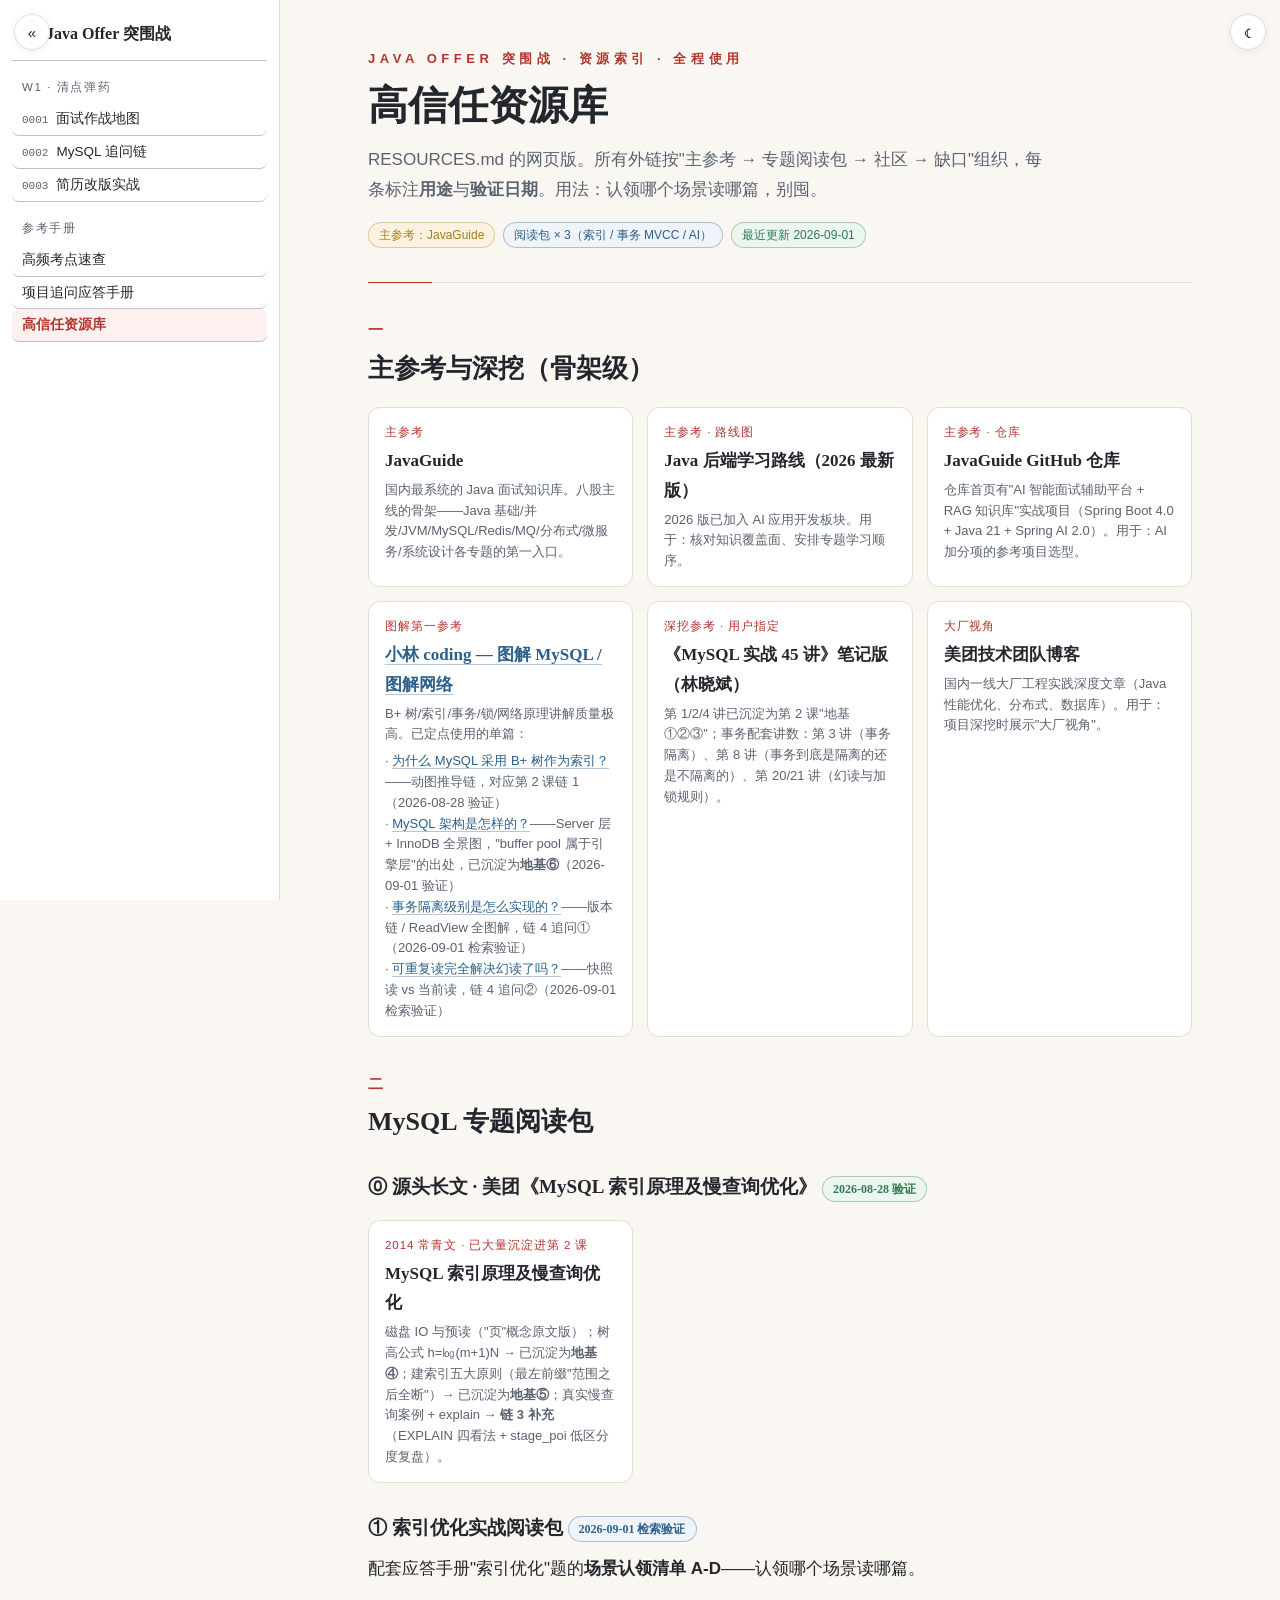
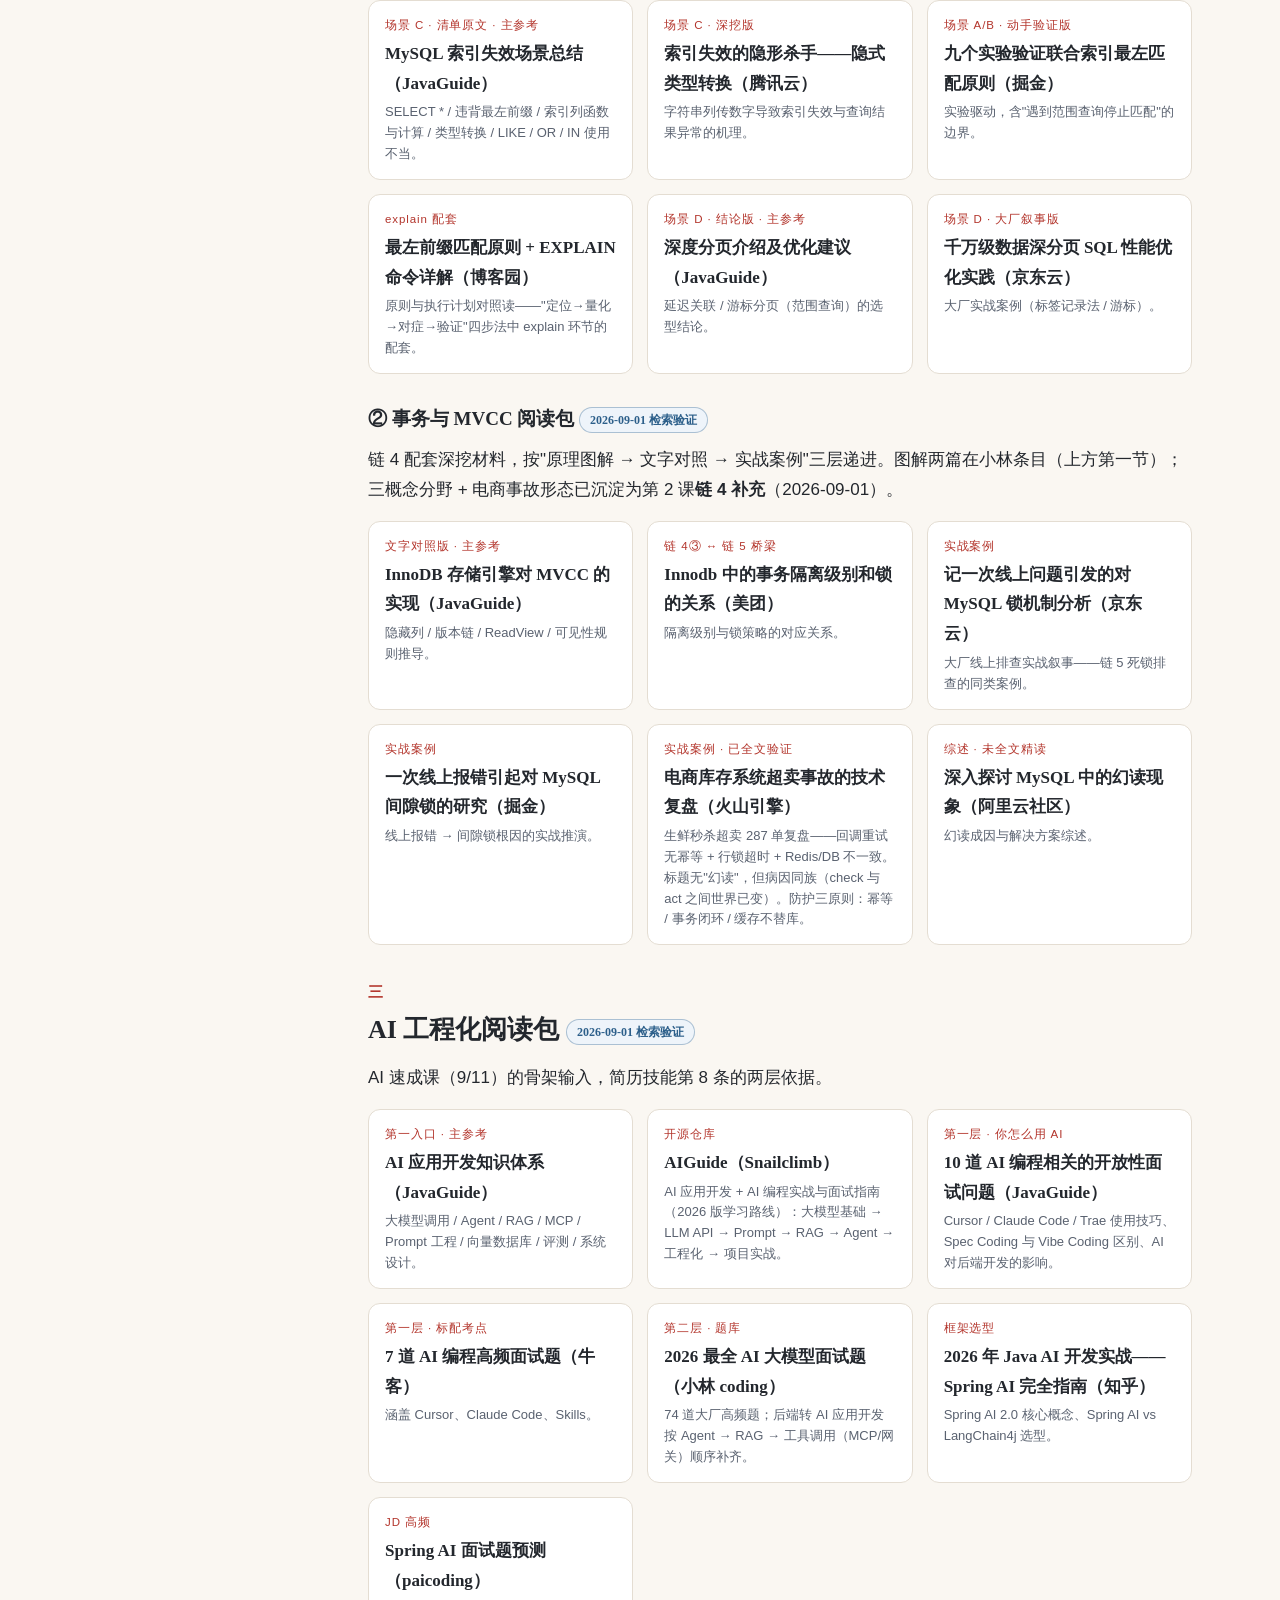
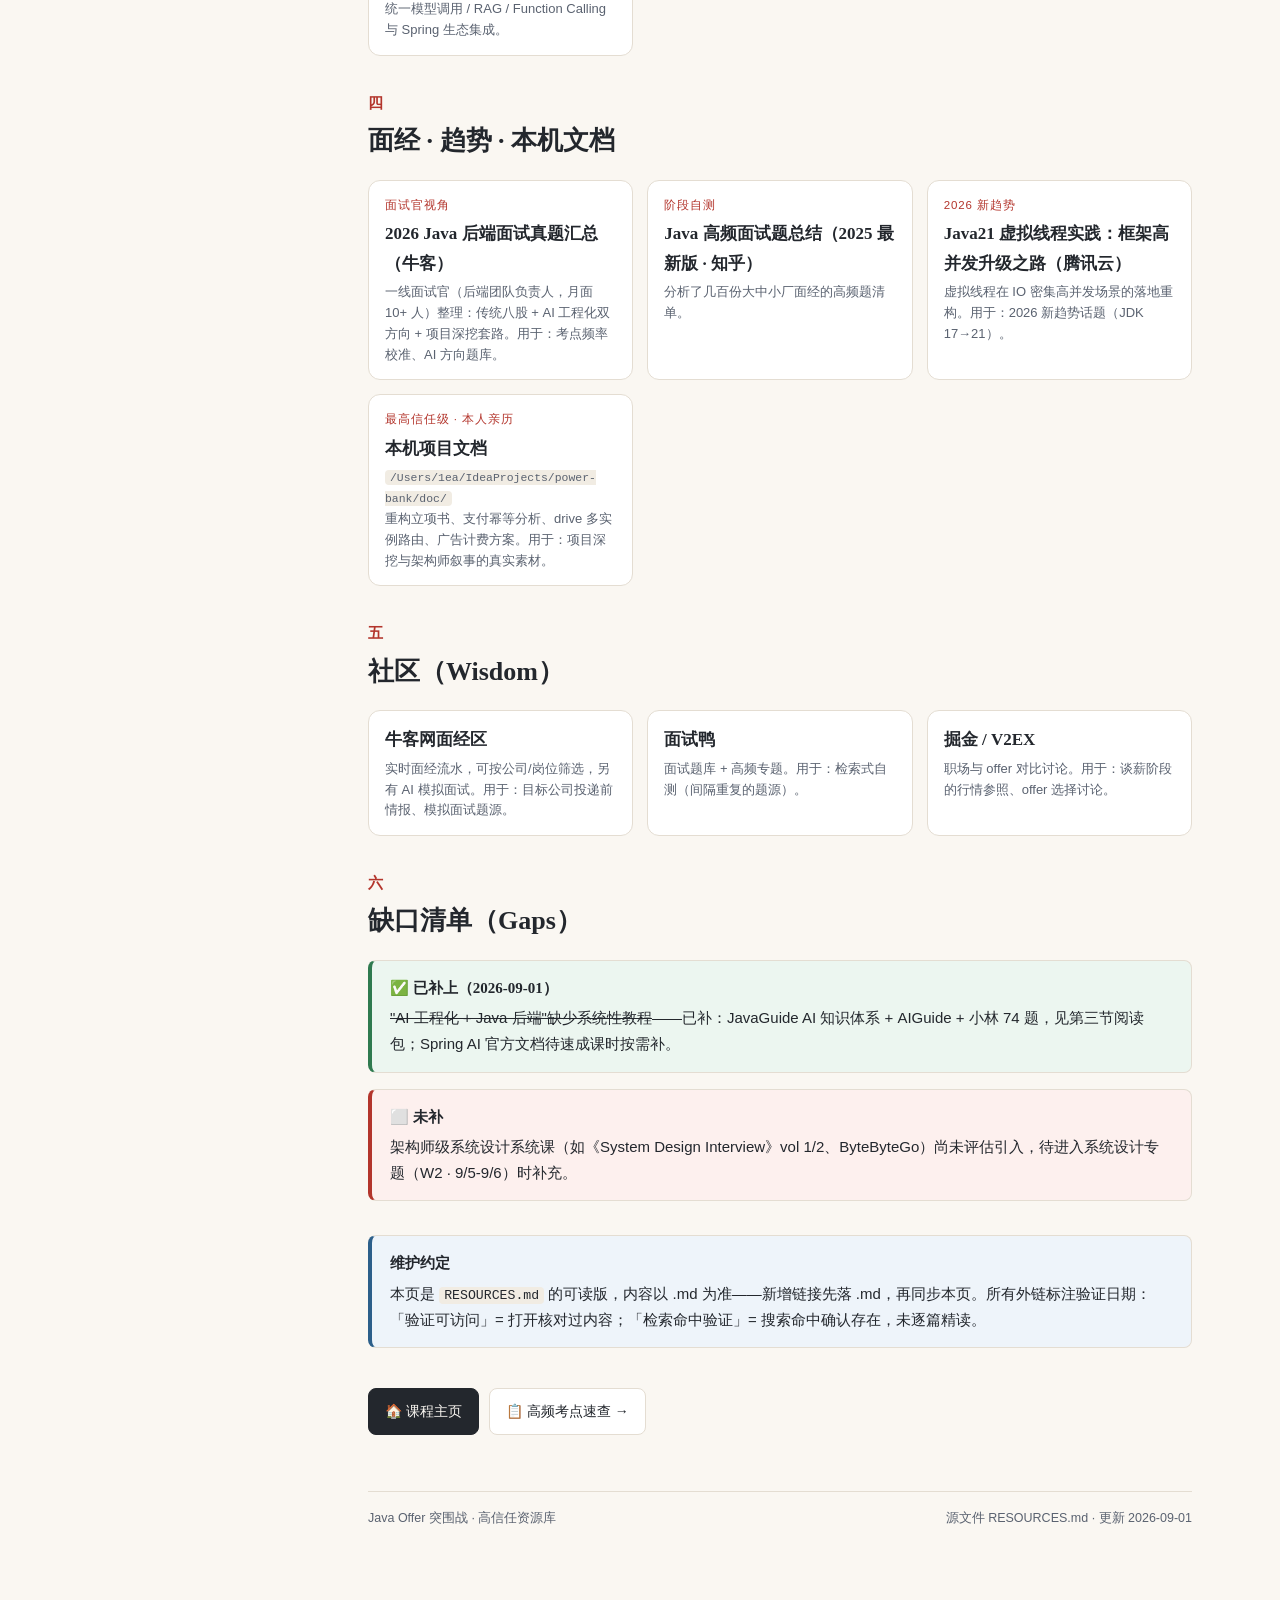
==== resources.html @ 7de40438 "第2课答疑沉淀：地基④⑤⑥ + 链3/链4补充；新增资源库网页版；移动端修复 - 地基④：树高公式 h=log(m+1)N 逐符号拆解（底数=扇出、换底公式、1170→3层） - 地基⑤：最左前缀底层" ====
<!DOCTYPE html>
<html lang="zh-CN">
<head>
<meta charset="utf-8">
<meta name="viewport" content="width=device-width, initial-scale=1">
<title>高信任资源库 · Java Offer 突围战</title>
<link rel="icon" href="assets/favicon.svg" type="image/svg+xml">
<link rel="stylesheet" href="assets/style.css">
<script src="assets/theme.js"></script>
<script src="assets/nav.js"></script>
</head>
<body>
<main class="page">

  <div class="kicker">Java Offer 突围战 · 资源索引 · 全程使用</div>
  <h1>高信任资源库</h1>
  <p class="subtitle">RESOURCES.md 的网页版。所有外链按"主参考 → 专题阅读包 → 社区 → 缺口"组织，每条标注<b>用途</b>与<b>验证日期</b>。用法：认领哪个场景读哪篇，别囤。</p>
  <div class="meta-badges">
    <span class="badge gold">主参考：JavaGuide</span>
    <span class="badge blue">阅读包 × 3（索引 / 事务 MVCC / AI）</span>
    <span class="badge green">最近更新 2026-09-01</span>
  </div>

  <hr class="rule">

  <!-- ==================== 一、主参考与深挖 ==================== -->
  <section>
    <h2><span class="no">一</span>主参考与深挖（骨架级）</h2>
    <div class="cards">
      <a class="card" href="https://javaguide.cn/" target="_blank">
        <div class="n">主参考</div>
        <div class="t">JavaGuide</div>
        <div class="d">国内最系统的 Java 面试知识库。八股主线的骨架——Java 基础/并发/JVM/MySQL/Redis/MQ/分布式/微服务/系统设计各专题的第一入口。</div>
      </a>
      <a class="card" href="https://javaguide.cn/roadmap/java-roadmap.html" target="_blank">
        <div class="n">主参考 · 路线图</div>
        <div class="t">Java 后端学习路线（2026 最新版）</div>
        <div class="d">2026 版已加入 AI 应用开发板块。用于：核对知识覆盖面、安排专题学习顺序。</div>
      </a>
      <a class="card" href="https://github.com/snailclimb/JavaGuide" target="_blank">
        <div class="n">主参考 · 仓库</div>
        <div class="t">JavaGuide GitHub 仓库</div>
        <div class="d">仓库首页有"AI 智能面试辅助平台 + RAG 知识库"实战项目（Spring Boot 4.0 + Java 21 + Spring AI 2.0）。用于：AI 加分项的参考项目选型。</div>
      </a>
      <div class="card">
        <div class="n">图解第一参考</div>
        <div class="t"><a href="https://xiaolincoding.com/" target="_blank">小林 coding — 图解 MySQL / 图解网络</a></div>
        <div class="d">B+ 树/索引/事务/锁/网络原理讲解质量极高。已定点使用的单篇：</div>
        <div class="d" style="margin-top:6px">
          · <a href="https://xiaolincoding.com/mysql/index/why_index_chose_bpuls_tree.html" target="_blank">为什么 MySQL 采用 B+ 树作为索引？</a>——动图推导链，对应第 2 课链 1（2026-08-28 验证）<br>
          · <a href="https://www.xiaolincoding.com/mysql/architecture/mysql_architecture.html" target="_blank">MySQL 架构是怎样的？</a>——Server 层 + InnoDB 全景图，"buffer pool 属于引擎层"的出处，已沉淀为<b>地基⑥</b>（2026-09-01 验证）<br>
          · <a href="https://www.xiaolincoding.com/mysql/transaction/mvcc.html" target="_blank">事务隔离级别是怎么实现的？</a>——版本链 / ReadView 全图解，链 4 追问①（2026-09-01 检索验证）<br>
          · <a href="https://www.xiaolincoding.com/mysql/transaction/phantom.html" target="_blank">可重复读完全解决幻读了吗？</a>——快照读 vs 当前读，链 4 追问②（2026-09-01 检索验证）
        </div>
      </div>
      <a class="card" href="https://jums.gitbook.io/mysql-shi-zhan-45-jiang" target="_blank">
        <div class="n">深挖参考 · 用户指定</div>
        <div class="t">《MySQL 实战 45 讲》笔记版（林晓斌）</div>
        <div class="d">第 1/2/4 讲已沉淀为第 2 课"地基①②③"；事务配套讲数：第 3 讲（事务隔离）、第 8 讲（事务到底是隔离的还是不隔离的）、第 20/21 讲（幻读与加锁规则）。</div>
      </a>
      <a class="card" href="https://tech.meituan.com/" target="_blank">
        <div class="n">大厂视角</div>
        <div class="t">美团技术团队博客</div>
        <div class="d">国内一线大厂工程实践深度文章（Java 性能优化、分布式、数据库）。用于：项目深挖时展示"大厂视角"。</div>
      </a>
    </div>
  </section>

  <!-- ==================== 二、MySQL 专题阅读包 ==================== -->
  <section>
    <h2><span class="no">二</span>MySQL 专题阅读包</h2>

    <h3>⓪ 源头长文 · 美团《MySQL 索引原理及慢查询优化》 <span class="badge green" style="vertical-align:middle">2026-08-28 验证</span></h3>
    <div class="cards">
      <a class="card" href="https://tech.meituan.com/2014/06/30/mysql-index.html" target="_blank">
        <div class="n">2014 常青文 · 已大量沉淀进第 2 课</div>
        <div class="t">MySQL 索引原理及慢查询优化</div>
        <div class="d">磁盘 IO 与预读（"页"概念原文版）；树高公式 h=㏒(m+1)N → 已沉淀为<b>地基④</b>；建索引五大原则（最左前缀"范围之后全断"）→ 已沉淀为<b>地基⑤</b>；真实慢查询案例 + explain → <b>链 3 补充</b>（EXPLAIN 四看法 + stage_poi 低区分度复盘）。</div>
      </a>
    </div>

    <h3>① 索引优化实战阅读包 <span class="badge blue" style="vertical-align:middle">2026-09-01 检索验证</span></h3>
    <p class="lead">配套应答手册"索引优化"题的<b>场景认领清单 A-D</b>——认领哪个场景读哪篇。</p>
    <div class="cards">
      <a class="card" href="https://javaguide.cn/database/mysql/mysql-index-invalidation.html" target="_blank">
        <div class="n">场景 C · 清单原文 · 主参考</div>
        <div class="t">MySQL 索引失效场景总结（JavaGuide）</div>
        <div class="d">SELECT * / 违背最左前缀 / 索引列函数与计算 / 类型转换 / LIKE / OR / IN 使用不当。</div>
      </a>
      <a class="card" href="https://developer.cloud.tencent.com/article/2706948" target="_blank">
        <div class="n">场景 C · 深挖版</div>
        <div class="t">索引失效的隐形杀手——隐式类型转换（腾讯云）</div>
        <div class="d">字符串列传数字导致索引失效与查询结果异常的机理。</div>
      </a>
      <a class="card" href="https://juejin.cn/post/7283832557502693413" target="_blank">
        <div class="n">场景 A/B · 动手验证版</div>
        <div class="t">九个实验验证联合索引最左匹配原则（掘金）</div>
        <div class="d">实验驱动，含"遇到范围查询停止匹配"的边界。</div>
      </a>
      <a class="card" href="https://www.cnblogs.com/xuwc/p/14007766.html" target="_blank">
        <div class="n">explain 配套</div>
        <div class="t">最左前缀匹配原则 + EXPLAIN 命令详解（博客园）</div>
        <div class="d">原则与执行计划对照读——"定位→量化→对症→验证"四步法中 explain 环节的配套。</div>
      </a>
      <a class="card" href="https://javaguide.cn/high-performance/deep-pagination-optimization.html" target="_blank">
        <div class="n">场景 D · 结论版 · 主参考</div>
        <div class="t">深度分页介绍及优化建议（JavaGuide）</div>
        <div class="d">延迟关联 / 游标分页（范围查询）的选型结论。</div>
      </a>
      <a class="card" href="https://developer.jdcloud.com/article/3201" target="_blank">
        <div class="n">场景 D · 大厂叙事版</div>
        <div class="t">千万级数据深分页 SQL 性能优化实践（京东云）</div>
        <div class="d">大厂实战案例（标签记录法 / 游标）。</div>
      </a>
    </div>

    <h3>② 事务与 MVCC 阅读包 <span class="badge blue" style="vertical-align:middle">2026-09-01 检索验证</span></h3>
    <p class="lead">链 4 配套深挖材料，按"原理图解 → 文字对照 → 实战案例"三层递进。图解两篇在小林条目（上方第一节）；三概念分野 + 电商事故形态已沉淀为第 2 课<b>链 4 补充</b>（2026-09-01）。</p>
    <div class="cards">
      <a class="card" href="https://javaguide.cn/database/mysql/innodb-implementation-of-mvcc.html" target="_blank">
        <div class="n">文字对照版 · 主参考</div>
        <div class="t">InnoDB 存储引擎对 MVCC 的实现（JavaGuide）</div>
        <div class="d">隐藏列 / 版本链 / ReadView / 可见性规则推导。</div>
      </a>
      <a class="card" href="https://tech.meituan.com/2014/08/20/innodb-lock.html" target="_blank">
        <div class="n">链 4③ ↔ 链 5 桥梁</div>
        <div class="t">Innodb 中的事务隔离级别和锁的关系（美团）</div>
        <div class="d">隔离级别与锁策略的对应关系。</div>
      </a>
      <a class="card" href="https://developer.jdcloud.com/article/3424" target="_blank">
        <div class="n">实战案例</div>
        <div class="t">记一次线上问题引发的对 MySQL 锁机制分析（京东云）</div>
        <div class="d">大厂线上排查实战叙事——链 5 死锁排查的同类案例。</div>
      </a>
      <a class="card" href="https://juejin.cn/post/7090693923370172452" target="_blank">
        <div class="n">实战案例</div>
        <div class="t">一次线上报错引起对 MySQL 间隙锁的研究（掘金）</div>
        <div class="d">线上报错 → 间隙锁根因的实战推演。</div>
      </a>
      <a class="card" href="https://developer.volcengine.com/articles/7543213619673366578" target="_blank">
        <div class="n">实战案例 · 已全文验证</div>
        <div class="t">电商库存系统超卖事故的技术复盘（火山引擎）</div>
        <div class="d">生鲜秒杀超卖 287 单复盘——回调重试无幂等 + 行锁超时 + Redis/DB 不一致。标题无"幻读"，但病因同族（check 与 act 之间世界已变）。防护三原则：幂等 / 事务闭环 / 缓存不替库。</div>
      </a>
      <a class="card" href="https://developer.aliyun.com/article/1311044" target="_blank">
        <div class="n">综述 · 未全文精读</div>
        <div class="t">深入探讨 MySQL 中的幻读现象（阿里云社区）</div>
        <div class="d">幻读成因与解决方案综述。</div>
      </a>
    </div>
  </section>

  <!-- ==================== 三、AI 工程化阅读包 ==================== -->
  <section>
    <h2><span class="no">三</span>AI 工程化阅读包 <span class="badge blue" style="vertical-align:middle">2026-09-01 检索验证</span></h2>
    <p class="lead">AI 速成课（9/11）的骨架输入，简历技能第 8 条的两层依据。</p>
    <div class="cards">
      <a class="card" href="https://javaguide.cn/ai/" target="_blank">
        <div class="n">第一入口 · 主参考</div>
        <div class="t">AI 应用开发知识体系（JavaGuide）</div>
        <div class="d">大模型调用 / Agent / RAG / MCP / Prompt 工程 / 向量数据库 / 评测 / 系统设计。</div>
      </a>
      <a class="card" href="https://github.com/Snailclimb/AIGuide" target="_blank">
        <div class="n">开源仓库</div>
        <div class="t">AIGuide（Snailclimb）</div>
        <div class="d">AI 应用开发 + AI 编程实战与面试指南（2026 版学习路线）：大模型基础 → LLM API → Prompt → RAG → Agent → 工程化 → 项目实战。</div>
      </a>
      <a class="card" href="https://javaguide.cn/ai-coding/practices/ai-ide.html" target="_blank">
        <div class="n">第一层 · 你怎么用 AI</div>
        <div class="t">10 道 AI 编程相关的开放性面试问题（JavaGuide）</div>
        <div class="d">Cursor / Claude Code / Trae 使用技巧、Spec Coding 与 Vibe Coding 区别、AI 对后端开发的影响。</div>
      </a>
      <a class="card" href="https://www.nowcoder.com/discuss/863477807953817600" target="_blank">
        <div class="n">第一层 · 标配考点</div>
        <div class="t">7 道 AI 编程高频面试题（牛客）</div>
        <div class="d">涵盖 Cursor、Claude Code、Skills。</div>
      </a>
      <a class="card" href="https://www.xiaolincoding.com/project/xiaolinnote.html" target="_blank">
        <div class="n">第二层 · 题库</div>
        <div class="t">2026 最全 AI 大模型面试题（小林 coding）</div>
        <div class="d">74 道大厂高频题；后端转 AI 应用开发按 Agent → RAG → 工具调用（MCP/网关）顺序补齐。</div>
      </a>
      <a class="card" href="https://zhuanlan.zhihu.com/p/2026364563268879288" target="_blank">
        <div class="n">框架选型</div>
        <div class="t">2026 年 Java AI 开发实战——Spring AI 完全指南（知乎）</div>
        <div class="d">Spring AI 2.0 核心概念、Spring AI vs LangChain4j 选型。</div>
      </a>
      <a class="card" href="https://paicoding.com/springai-interview-questions" target="_blank">
        <div class="n">JD 高频</div>
        <div class="t">Spring AI 面试题预测（paicoding）</div>
        <div class="d">统一模型调用 / RAG / Function Calling 与 Spring 生态集成。</div>
      </a>
    </div>
  </section>

  <!-- ==================== 四、面经 / 趋势 / 本机文档 ==================== -->
  <section>
    <h2><span class="no">四</span>面经 · 趋势 · 本机文档</h2>
    <div class="cards">
      <a class="card" href="https://www.nowcoder.com/discuss/864594486704291840" target="_blank">
        <div class="n">面试官视角</div>
        <div class="t">2026 Java 后端面试真题汇总（牛客）</div>
        <div class="d">一线面试官（后端团队负责人，月面 10+ 人）整理：传统八股 + AI 工程化双方向 + 项目深挖套路。用于：考点频率校准、AI 方向题库。</div>
      </a>
      <a class="card" href="https://zhuanlan.zhihu.com/p/1962956461396173924" target="_blank">
        <div class="n">阶段自测</div>
        <div class="t">Java 高频面试题总结（2025 最新版 · 知乎）</div>
        <div class="d">分析了几百份大中小厂面经的高频题清单。</div>
      </a>
      <a class="card" href="https://cloud.tencent.com/developer/article/2640467" target="_blank">
        <div class="n">2026 新趋势</div>
        <div class="t">Java21 虚拟线程实践：框架高并发升级之路（腾讯云）</div>
        <div class="d">虚拟线程在 IO 密集高并发场景的落地重构。用于：2026 新趋势话题（JDK 17→21）。</div>
      </a>
      <div class="card">
        <div class="n">最高信任级 · 本人亲历</div>
        <div class="t">本机项目文档</div>
        <div class="d"><code>/Users/1ea/IdeaProjects/power-bank/doc/</code><br>重构立项书、支付幂等分析、drive 多实例路由、广告计费方案。用于：项目深挖与架构师叙事的真实素材。</div>
      </div>
    </div>
  </section>

  <!-- ==================== 五、社区 ==================== -->
  <section>
    <h2><span class="no">五</span>社区（Wisdom）</h2>
    <div class="cards">
      <a class="card" href="https://www.nowcoder.com/" target="_blank">
        <div class="t">牛客网面经区</div>
        <div class="d">实时面经流水，可按公司/岗位筛选，另有 AI 模拟面试。用于：目标公司投递前情报、模拟面试题源。</div>
      </a>
      <a class="card" href="https://www.mianshiya.com/" target="_blank">
        <div class="t">面试鸭</div>
        <div class="d">面试题库 + 高频专题。用于：检索式自测（间隔重复的题源）。</div>
      </a>
      <a class="card" href="https://juejin.cn/" target="_blank">
        <div class="t">掘金 / V2EX</div>
        <div class="d">职场与 offer 对比讨论。用于：谈薪阶段的行情参照、offer 选择讨论。</div>
      </a>
    </div>
  </section>

  <!-- ==================== 六、缺口 ==================== -->
  <section>
    <h2><span class="no">六</span>缺口清单（Gaps）</h2>
    <div class="callout green">
      <span class="ttl">✅ 已补上（2026-09-01）</span>
      <del>"AI 工程化 + Java 后端"缺少系统性教程</del>——已补：JavaGuide AI 知识体系 + AIGuide + 小林 74 题，见第三节阅读包；Spring AI 官方文档待速成课时按需补。
    </div>
    <div class="callout red">
      <span class="ttl">⬜ 未补</span>
      架构师级系统设计系统课（如《System Design Interview》vol 1/2、ByteByteGo）尚未评估引入，待进入系统设计专题（W2 · 9/5-9/6）时补充。
    </div>
  </section>

  <div class="callout" style="margin-top:2rem">
    <span class="ttl">维护约定</span>
    本页是 <code>RESOURCES.md</code> 的可读版，内容以 .md 为准——新增链接先落 .md，再同步本页。所有外链标注验证日期：「验证可访问」= 打开核对过内容；「检索命中验证」= 搜索命中确认存在，未逐篇精读。
  </div>

  <div class="lesson-nav no-print">
    <a class="primary" href="index.html">🏠 课程主页</a>
    <a href="reference/0001-high-frequency-topics.html">📋 高频考点速查 →</a>
  </div>

  <footer class="site">
    <span>Java Offer 突围战 · 高信任资源库</span>
    <span>源文件 RESOURCES.md · 更新 2026-09-01</span>
  </footer>
</main>
</body>
</html>
---- assets/style.css ----
/* ============================================================
   style.css — Java Offer 突围战 · 共享课程样式
   所有 lesson / reference / index 均引用本文件（nav.js 依赖此文件名推断路径前缀）。
   设计基调：暖纸底色 + 墨色正文 + 印章红点缀（作战地图气质）。
   支持明 / 暗双主题：theme.js 在首帧前设置 data-theme。
   ============================================================ */

:root {
  --paper: #faf7f2;
  --card: #ffffff;
  --ink: #23272d;
  --ink-soft: #5a6270;
  --line: #e4ddd2;
  --accent: #b3352c;        /* 印章红 */
  --accent-soft: #fdf0ee;
  --gold: #a67c1b;
  --gold-soft: #fbf3e0;
  --green: #2f7a4f;
  --green-soft: #ecf6f0;
  --blue: #2c5f8a;
  --blue-soft: #eef4fa;
  --surface-th: #f4efe7;    /* 表头 / 代码底 */
  --surface-zebra: #fdfbf8; /* 斑马纹 / 悬停 */
  --border-row: #efe9df;
  --code-bg: #f1ece3;
  --dot-idle: #d8d0c3;
  --em-mark: #f5df9d62;
  --shadow-card: rgba(35, 39, 45, 0.08);
  --serif: "Noto Serif SC", "Songti SC", "STSong", serif;
  --sans: -apple-system, "PingFang SC", "Helvetica Neue", "Microsoft YaHei", sans-serif;
  --mono: "SF Mono", "JetBrains Mono", Menlo, Consolas, monospace;
  --nav-w: 280px;
}

/* ---------- 暗色主题 ---------- */
[data-theme="dark"] {
  --paper: #17181c;
  --card: #20222a;
  --ink: #e8e6e1;
  --ink-soft: #9aa0ad;
  --line: #33363f;
  --accent: #e26157;
  --accent-soft: #38221f;
  --gold: #d9a94e;
  --gold-soft: #38301c;
  --green: #5cb887;
  --green-soft: #1e3227;
  --blue: #6da3d8;
  --blue-soft: #1d2c3d;
  --surface-th: #2a2d36;
  --surface-zebra: #242730;
  --border-row: #2e313a;
  --code-bg: #2b2e37;
  --dot-idle: #3f434e;
  --em-mark: #8a6d1f66;
  --shadow-card: rgba(0, 0, 0, 0.35);
}

* { box-sizing: border-box; }

html { -webkit-text-size-adjust: 100%; }

body {
  margin: 0;
  background: var(--paper);
  color: var(--ink);
  font-family: var(--sans);
  font-size: 16px;
  line-height: 1.75;
  text-rendering: optimizeLegibility;
  transition: background .25s ease, color .25s ease;
}

.page {
  max-width: 880px;
  margin: 0 auto;
  padding: 48px 28px 72px;
}

/* ---------- 侧边栏导航（nav.js 注入） ---------- */
.sidenav {
  position: fixed; top: 0; bottom: 0; left: 0;
  width: var(--nav-w);
  background: var(--card);
  border-right: 1px solid var(--line);
  overflow-y: auto;
  padding: 14px 12px 28px;
  z-index: 60;
  transition: transform .25s ease;
}
.sidenav .brand {
  display: block; font-family: var(--serif); font-weight: 700; font-size: 16px;
  color: var(--ink); text-decoration: none; padding: 6px 10px 12px;
}
.sidenav .brand:hover { color: var(--accent); }
.sidenav .sec {
  font-size: 11.5px; letter-spacing: .14em; color: var(--ink-soft);
  margin: 16px 10px 6px; text-transform: uppercase;
}
.sidenav .item {
  display: flex; gap: 8px; align-items: baseline;
  padding: 6px 10px; border-radius: 7px; font-size: 13.5px;
  color: var(--ink); text-decoration: none; line-height: 1.45;
}
.sidenav .item:hover { background: var(--surface-zebra); color: var(--accent); }
.sidenav .item.active { background: var(--accent-soft); color: var(--accent); font-weight: 650; }
.sidenav .item .num { font-family: var(--mono); font-size: 11px; color: var(--ink-soft); }

@media (min-width: 1024px) {
  body.has-nav { padding-left: var(--nav-w); }
  body.nav-collapsed { padding-left: 0; }
  body.nav-collapsed .sidenav { transform: translateX(-100%); }
  body.nav-collapsed .resize-handle { display: none; }
}
@media (max-width: 1023.98px) {
  .sidenav { transform: translateX(-100%); box-shadow: 8px 0 24px var(--shadow-card); }
  .sidenav.open { transform: none; }
  .resize-handle { display: none; }
}

.nav-backdrop {
  position: fixed; inset: 0; background: rgba(0, 0, 0, .35);
  opacity: 0; pointer-events: none; transition: opacity .2s; z-index: 55;
}
.nav-backdrop.show { opacity: 1; pointer-events: auto; }

.nav-toggle, .theme-toggle {
  position: fixed; top: 14px; z-index: 70;
  width: 36px; height: 36px; border-radius: 50%;
  border: 1px solid var(--line); background: var(--card); color: var(--ink);
  font-size: 15px; cursor: pointer; line-height: 1;
  box-shadow: 0 1px 6px var(--shadow-card);
}
.nav-toggle { left: 14px; }
.theme-toggle { right: 14px; }
.nav-toggle:hover, .theme-toggle:hover { border-color: var(--accent); color: var(--accent); }

.resize-handle {
  position: fixed; top: 0; bottom: 0;
  left: calc(var(--nav-w) - 3px); width: 6px;
  cursor: col-resize; z-index: 65;
}
body.resizing { cursor: col-resize; user-select: none; }
body.resizing .sidenav { transition: none; }

/* ---------- 课程主页（index.html） ---------- */
.lesson-head .meta {
  font-size: 12.5px; color: var(--ink-soft); letter-spacing: .06em; margin-bottom: 8px;
}
.tag {
  display: inline-block; border: 1px solid var(--line); border-radius: 999px;
  padding: 2px 9px; margin-right: 8px; font-size: 11px; color: var(--ink-soft);
}
.cards {
  display: grid; grid-template-columns: repeat(auto-fill, minmax(250px, 1fr));
  gap: 14px; margin: 16px 0 28px;
}
.card {
  display: block; background: var(--card); border: 1px solid var(--line);
  border-radius: 12px; padding: 14px 16px; text-decoration: none; color: var(--ink);
  transition: transform .15s ease, border-color .15s ease, box-shadow .15s ease;
}
.card:hover {
  border-color: var(--accent); transform: translateY(-2px);
  box-shadow: 0 6px 18px var(--shadow-card);
}
.card .n { font-size: 11.5px; letter-spacing: .08em; color: var(--accent); margin-bottom: 4px; }
.card .t { font-family: var(--serif); font-size: 17px; font-weight: 700; margin-bottom: 4px; }
.card .d { font-size: 13px; color: var(--ink-soft); line-height: 1.6; }

.phase { margin: 20px 0 6px; font-size: 15.5px; }

.win {
  border: 1px solid var(--line); border-left: 4px solid var(--accent);
  background: var(--accent-soft); border-radius: 8px; padding: 12px 16px; margin: 18px 0;
  font-size: 15px;
}
.win .label { font-weight: 700; color: var(--accent); }

.ask-box {
  border: 1px dashed var(--line); border-radius: 10px; padding: 14px 18px;
  margin: 28px 0 0; color: var(--ink-soft); font-size: 14px; background: var(--card);
}

/* ---------- 头部 ---------- */
.kicker {
  font-family: var(--sans);
  font-size: 13px;
  letter-spacing: 0.35em;
  color: var(--accent);
  font-weight: 600;
  text-transform: uppercase;
  margin-bottom: 10px;
}

h1 {
  font-family: var(--serif);
  font-size: 40px;
  line-height: 1.25;
  margin: 0 0 14px;
  font-weight: 700;
}

.subtitle {
  font-size: 17px;
  color: var(--ink-soft);
  margin: 0 0 18px;
  max-width: 40em;
}

.meta-badges { display: flex; flex-wrap: wrap; gap: 8px; margin: 18px 0 8px; }

.badge {
  display: inline-block;
  font-size: 12px;
  line-height: 1;
  padding: 6px 10px;
  border-radius: 999px;
  border: 1px solid var(--line);
  background: var(--card);
  color: var(--ink-soft);
  white-space: nowrap;
}
.badge.red   { color: var(--accent); border-color: color-mix(in srgb, var(--accent) 30%, transparent); background: var(--accent-soft); }
.badge.gold  { color: var(--gold); border-color: color-mix(in srgb, var(--gold) 35%, transparent); background: var(--gold-soft); }
.badge.green { color: var(--green); border-color: color-mix(in srgb, var(--green) 35%, transparent); background: var(--green-soft); }
.badge.blue  { color: var(--blue); border-color: color-mix(in srgb, var(--blue) 35%, transparent); background: var(--blue-soft); }

hr.rule {
  border: 0;
  height: 1px;
  background: linear-gradient(90deg, var(--accent) 0 64px, var(--line) 64px 100%);
  margin: 34px 0;
}

/* ---------- 章节 ---------- */
section { margin: 34px 0; }

h2 {
  font-family: var(--serif);
  font-size: 26px;
  margin: 0 0 6px;
  font-weight: 700;
}
h2 .no {
  color: var(--accent);
  font-size: 15px;
  font-family: var(--sans);
  font-weight: 600;
  letter-spacing: 0.15em;
  display: block;
  margin-bottom: 2px;
}
h3 {
  font-family: var(--serif);
  font-size: 19px;
  margin: 26px 0 8px;
  font-weight: 700;
}

.lead { font-size: 17px; color: var(--ink); }
p { margin: 10px 0; }
a { color: var(--blue); text-decoration: none; border-bottom: 1px solid color-mix(in srgb, var(--blue) 35%, transparent); }
a:hover { color: var(--accent); border-bottom-color: var(--accent); }

strong { font-weight: 650; }
em { font-style: normal; background: linear-gradient(transparent 62%, var(--em-mark) 62%); padding: 0 1px; }

ul, ol { padding-left: 1.4em; }
li { margin: 4px 0; }
li::marker { color: var(--accent); }

/* ---------- 表格 ---------- */
.tbl-wrap { overflow-x: auto; margin: 14px 0; border: 1px solid var(--line); border-radius: 10px; background: var(--card); }

table { border-collapse: collapse; width: 100%; font-size: 14px; line-height: 1.6; }

th {
  font-family: var(--sans);
  text-align: left;
  font-size: 12.5px;
  letter-spacing: 0.06em;
  color: var(--ink-soft);
  background: var(--surface-th);
  padding: 10px 12px;
  border-bottom: 1px solid var(--line);
  white-space: nowrap;
}
td {
  padding: 10px 12px;
  border-bottom: 1px solid var(--border-row);
  vertical-align: top;
}
tr:last-child td { border-bottom: 0; }
tr:nth-child(even) td { background: var(--surface-zebra); }

table .ok   { color: var(--green); font-weight: 600; }
table .gap  { color: var(--accent); font-weight: 600; }
table .mid  { color: var(--gold); font-weight: 600; }

/* ---------- 提示块 ---------- */
.callout {
  border: 1px solid var(--line);
  border-left: 4px solid var(--blue);
  border-radius: 8px;
  background: var(--blue-soft);
  padding: 14px 18px;
  margin: 16px 0;
  font-size: 15px;
}
.callout .ttl { font-weight: 700; display: block; margin-bottom: 4px; font-family: var(--serif); }
.callout.red   { border-left-color: var(--accent); background: var(--accent-soft); }
.callout.gold  { border-left-color: var(--gold);   background: var(--gold-soft); }
.callout.green { border-left-color: var(--green);  background: var(--green-soft); }

/* ---------- 行动卡（今日战令） ---------- */
.action {
  border: 2px solid var(--ink);
  border-radius: 12px;
  background: var(--card);
  box-shadow: 5px 5px 0 var(--accent);
  padding: 20px 24px;
  margin: 26px 0;
}
.action .ttl {
  font-family: var(--serif);
  font-size: 20px;
  font-weight: 700;
  margin-bottom: 6px;
}

/* ---------- 星级（考点频率） ---------- */
.stars { color: var(--accent); letter-spacing: 2px; font-size: 13px; white-space: nowrap; }
.stars .off { color: var(--dot-idle); }

/* ---------- 交互组件（自评 / 测验通用） ---------- */
.widget {
  border: 1px solid var(--line);
  border-radius: 12px;
  background: var(--card);
  padding: 20px 22px;
  margin: 18px 0;
}
.widget .w-title {
  font-family: var(--serif);
  font-size: 18px;
  font-weight: 700;
  margin-bottom: 4px;
}
.widget .w-sub { font-size: 13.5px; color: var(--ink-soft); margin-bottom: 14px; }

.rate-row {
  display: flex;
  align-items: center;
  gap: 12px;
  padding: 9px 6px;
  border-bottom: 1px dashed var(--border-row);
  flex-wrap: wrap;
}
.rate-row:last-of-type { border-bottom: 0; }
.rate-row .r-name { flex: 1 1 240px; font-size: 14.5px; }
.rate-row .r-name small { color: var(--ink-soft); display: block; font-size: 12px; line-height: 1.5; }

.dots { display: flex; gap: 6px; }
.dots label {
  width: 30px; height: 30px;
  border-radius: 50%;
  border: 1.5px solid var(--dot-idle);
  display: flex; align-items: center; justify-content: center;
  font-size: 13px; color: var(--ink-soft);
  cursor: pointer; user-select: none;
  transition: all .12s ease;
}
.dots label:hover { border-color: var(--accent); color: var(--accent); }
.dots input { display: none; }
.dots label:has(input:checked) { background: var(--accent); border-color: var(--accent); color: #fff; font-weight: 700; }

.prio-list { list-style: none; padding: 0; margin: 12px 0 0; }
.prio-list li {
  display: flex; align-items: baseline; gap: 10px;
  padding: 7px 10px; border-radius: 7px; margin: 3px 0;
  font-size: 14.5px; background: var(--surface-zebra); border: 1px solid var(--border-row);
}
.prio-list li.top { background: var(--accent-soft); border-color: color-mix(in srgb, var(--accent) 30%, transparent); font-weight: 650; }
.prio-list .rank { font-family: var(--mono); font-size: 12px; color: var(--ink-soft); min-width: 2.4em; }
.prio-list li.top .rank { color: var(--accent); }
.prio-list .delta { margin-left: auto; font-size: 12px; color: var(--ink-soft); white-space: nowrap; }

/* ---------- 考点清单（reference 文档复用组件） ---------- */
.qlist { display: grid; gap: 10px; margin: 14px 0; }
.q-item {
  border: 1px solid var(--line); border-left: 3px solid var(--line);
  border-radius: 8px; background: var(--card); padding: 10px 14px;
}
.q-item.f3 { border-left-color: var(--accent); }
.q-item.f2 { border-left-color: var(--gold); }
.q-item.f1 { border-left-color: var(--line); }
.q-item .q-line { display: flex; align-items: baseline; gap: 10px; flex-wrap: wrap; }
.q-item .q-text { font-weight: 650; font-size: 15px; }
.q-item .q-hook { margin: 4px 0 0; font-size: 13.5px; color: var(--ink-soft); line-height: 1.65; }
.q-item .you {
  display: inline-block; font-size: 11.5px; color: var(--green); background: var(--green-soft);
  border: 1px solid color-mix(in srgb, var(--green) 35%, transparent); border-radius: 999px; padding: 2px 8px; white-space: nowrap;
}

/* ---------- 引用 / 出处 ---------- */
.src {
  font-size: 12.5px;
  color: var(--ink-soft);
  border-top: 1px dashed var(--line);
  margin-top: 18px;
  padding-top: 10px;
}
.cite { font-size: 12.5px; color: var(--ink-soft); }

/* ---------- 页脚 / 导航 ---------- */
.lesson-nav {
  display: flex; flex-wrap: wrap; gap: 10px; margin-top: 40px;
}
.lesson-nav a {
  display: inline-block; padding: 10px 16px; border-radius: 8px;
  background: var(--card); border: 1px solid var(--line);
  color: var(--ink); font-size: 14px; border-bottom-width: 1px;
}
.lesson-nav a:hover { border-color: var(--accent); color: var(--accent); }
.lesson-nav a.primary { background: var(--ink); color: var(--paper); border-color: var(--ink); }
.lesson-nav a.primary:hover { background: var(--accent); border-color: var(--accent); color: #fff; }

footer.site {
  margin-top: 56px; padding-top: 16px; border-top: 1px solid var(--line);
  font-size: 12.5px; color: var(--ink-soft);
  display: flex; justify-content: space-between; gap: 12px; flex-wrap: wrap;
}

code { font-family: var(--mono); font-size: 0.88em; background: var(--code-bg); border-radius: 4px; padding: 1px 5px; }

.flow {
  display: flex; flex-wrap: wrap; align-items: stretch; gap: 8px; margin: 14px 0;
}
.flow .step {
  flex: 1 1 150px; border: 1px solid var(--line); border-radius: 10px;
  background: var(--card); padding: 12px 14px; font-size: 13.5px; line-height: 1.55;
}
.flow .step b { display: block; font-family: var(--serif); font-size: 15px; margin-bottom: 3px; }
.flow .step.hot { border-color: color-mix(in srgb, var(--accent) 35%, transparent); background: var(--accent-soft); }

/* ---------- 移动端修复（2026-09-02） ---------- */
@media (max-width: 1023.98px) {
  /* 左上角的固定导航按钮（top:14px + 高 36px = 占到 50px）会压住页面标题，内容整体让位 */
  body.has-nav .page { padding-top: 68px; }
  /* "你的实战锚点"绿标内容较长，nowrap 在窄屏会溢出屏幕——改为可换行的高亮形态 */
  .q-item .you {
    display: inline;
    white-space: normal;
    box-decoration-break: clone;
    -webkit-box-decoration-break: clone;
  }
  /* 长 URL / 长英文串兜底：允许必要时断词，防横向溢出 */
  .callout, .q-hook, .card .d, td, p, li { overflow-wrap: break-word; }
}

/* ---------- 打印 ---------- */
@media print {
  body { background: #fff; font-size: 12px; }
  .page { max-width: 100%; padding: 0; }
  .widget, .action { box-shadow: none; }
  section { break-inside: avoid-page; }
  .no-print, .sidenav, .nav-toggle, .theme-toggle, .resize-handle, .nav-backdrop { display: none !important; }
  body.has-nav { padding-left: 0; }
  a { border-bottom: 0; color: var(--ink); }
}
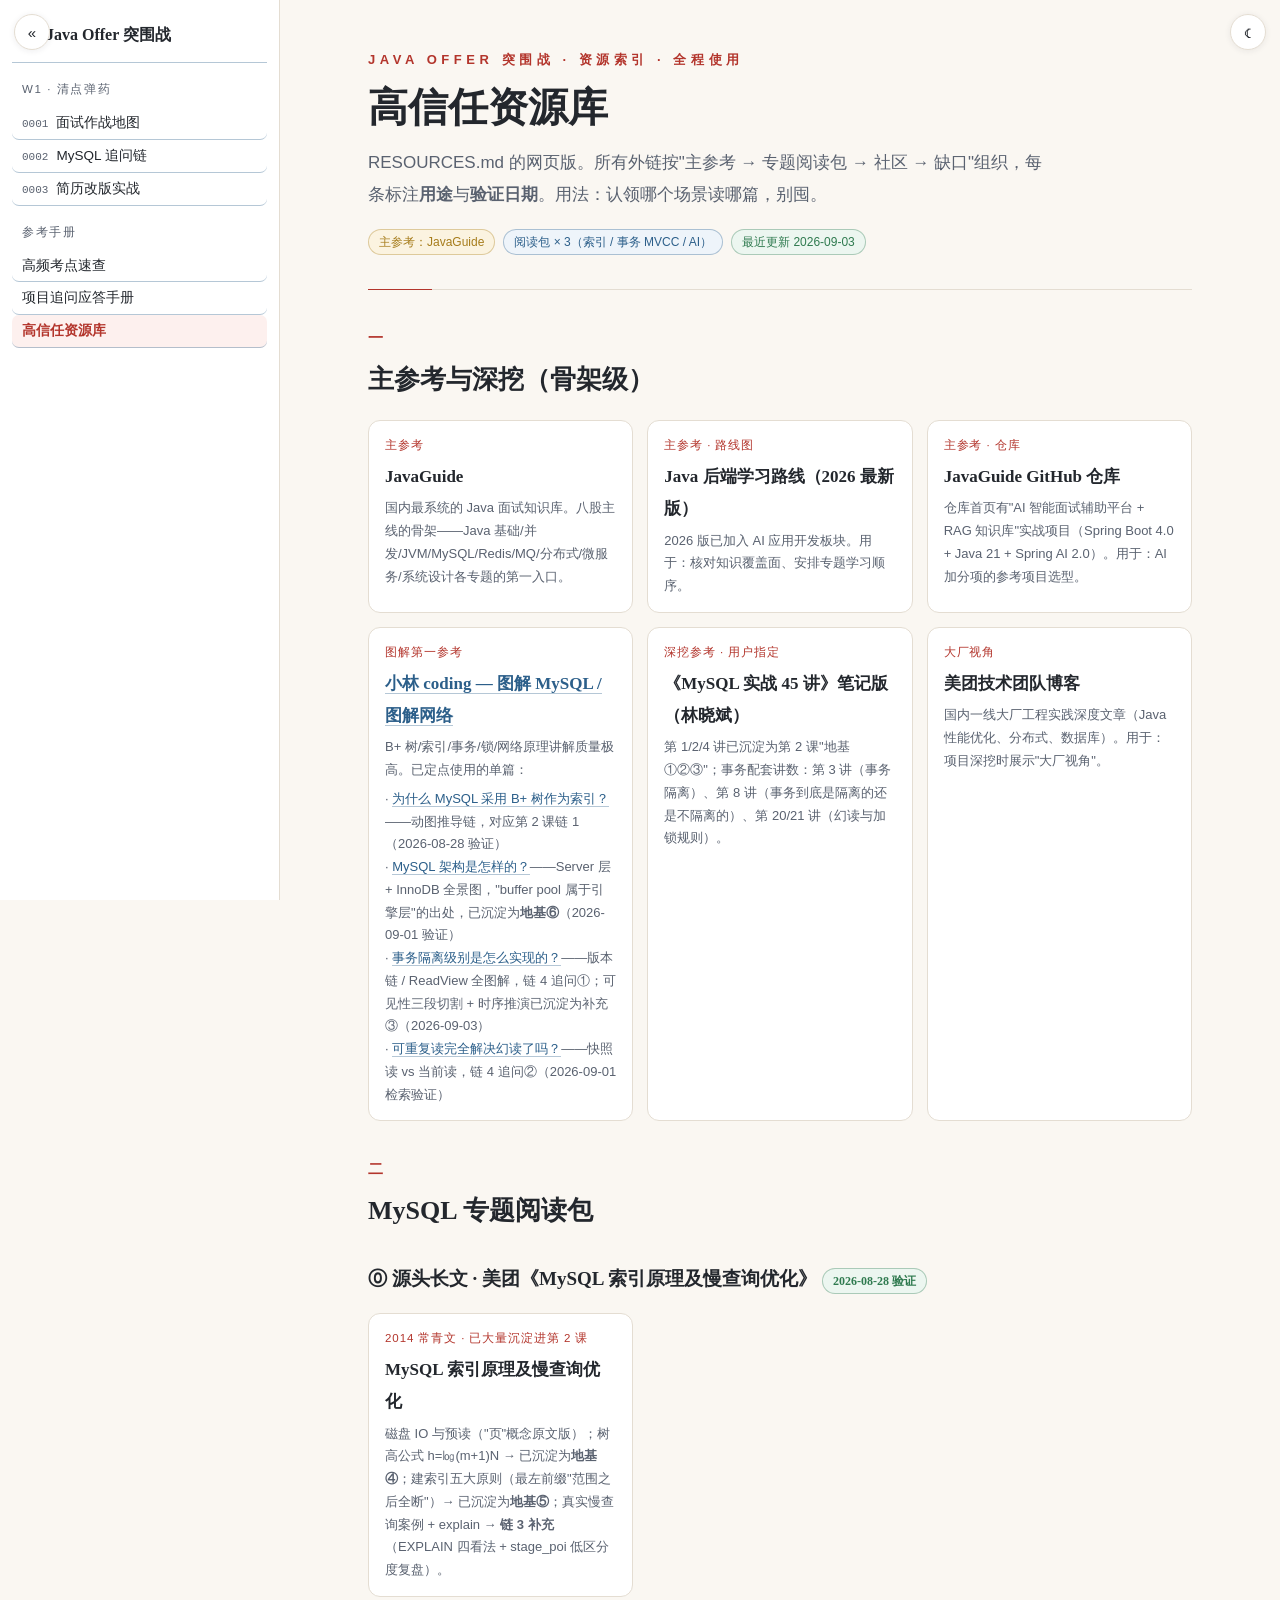
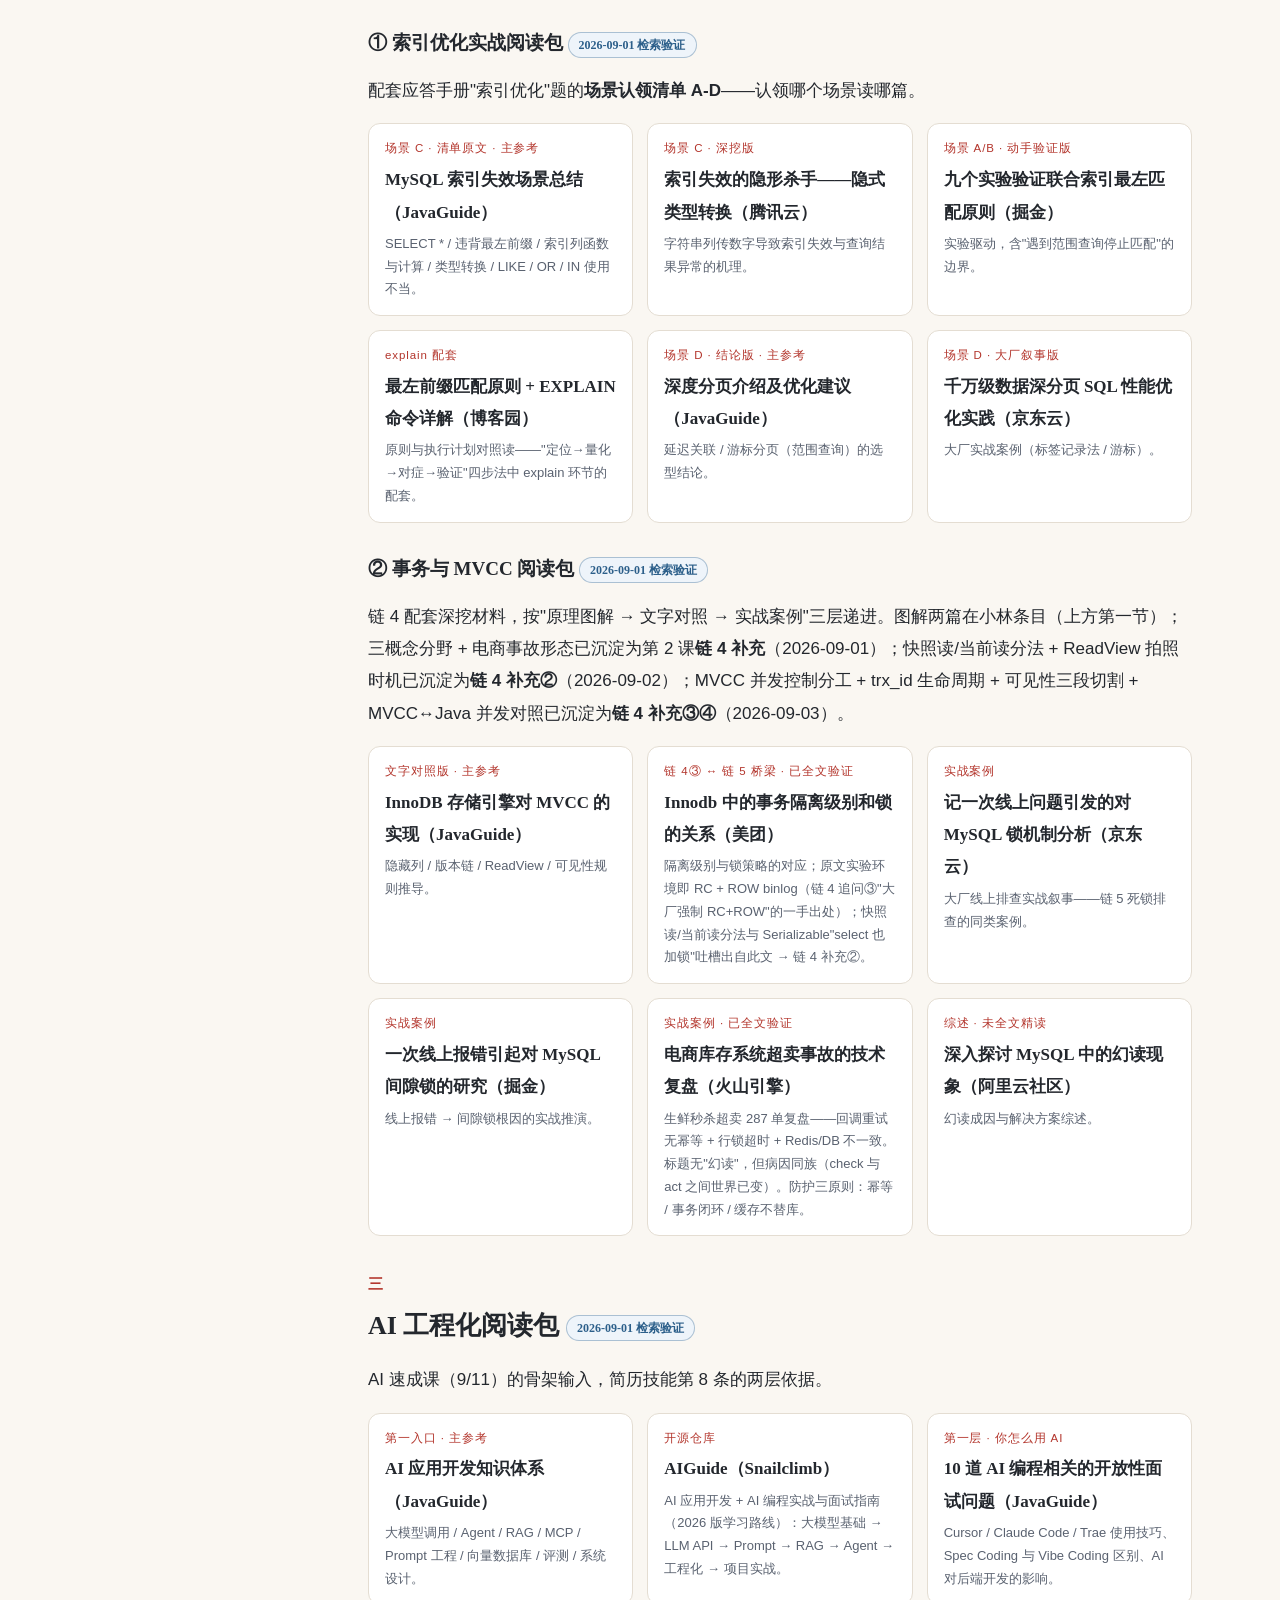
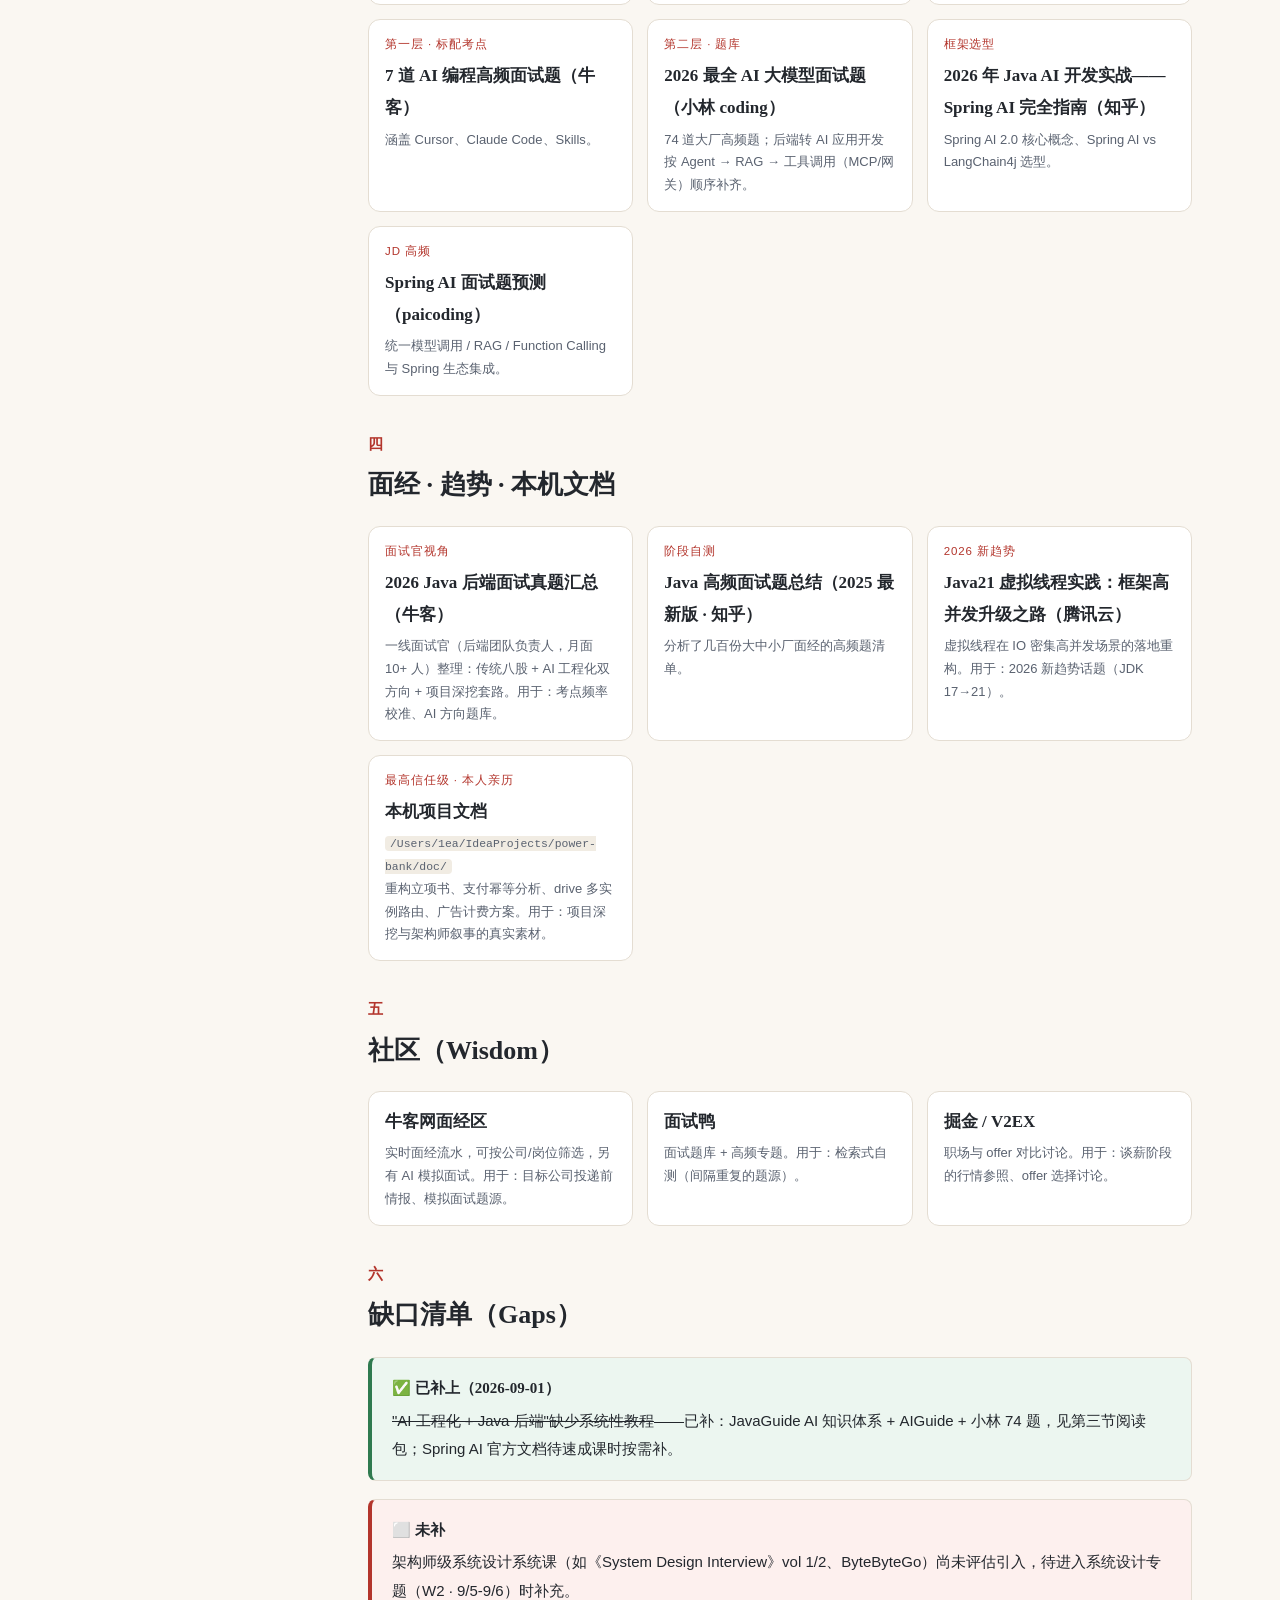
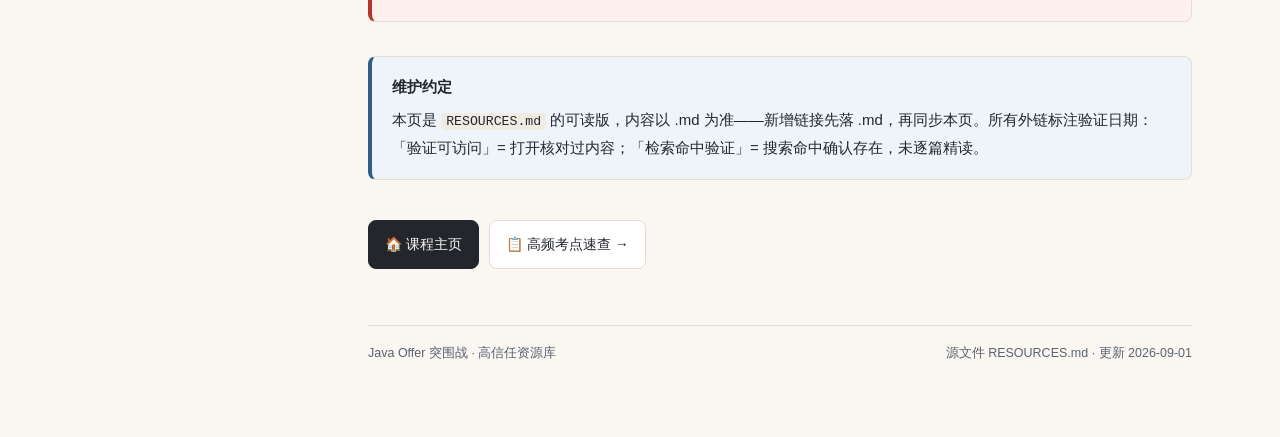
==== commit 81160245: "链 4 补充②③④：MVCC 闭环（两种读分法/trx_id 懒分配/可见性三段切割+开闭区间/四事务时序推演/MVCC↔COW 对照）+ 行距疏朗化、.you 全端换行修复、pre 代码块样式" ====
--- a/resources.html
+++ b/resources.html
@@ -18,7 +18,7 @@
   <div class="meta-badges">
     <span class="badge gold">主参考：JavaGuide</span>
     <span class="badge blue">阅读包 × 3（索引 / 事务 MVCC / AI）</span>
-    <span class="badge green">最近更新 2026-09-01</span>
+    <span class="badge green">最近更新 2026-09-03</span>
   </div>
 
   <hr class="rule">
@@ -49,7 +49,7 @@
         <div class="d" style="margin-top:6px">
           · <a href="https://xiaolincoding.com/mysql/index/why_index_chose_bpuls_tree.html" target="_blank">为什么 MySQL 采用 B+ 树作为索引？</a>——动图推导链，对应第 2 课链 1（2026-08-28 验证）<br>
           · <a href="https://www.xiaolincoding.com/mysql/architecture/mysql_architecture.html" target="_blank">MySQL 架构是怎样的？</a>——Server 层 + InnoDB 全景图，"buffer pool 属于引擎层"的出处，已沉淀为<b>地基⑥</b>（2026-09-01 验证）<br>
-          · <a href="https://www.xiaolincoding.com/mysql/transaction/mvcc.html" target="_blank">事务隔离级别是怎么实现的？</a>——版本链 / ReadView 全图解，链 4 追问①（2026-09-01 检索验证）<br>
+          · <a href="https://www.xiaolincoding.com/mysql/transaction/mvcc.html" target="_blank">事务隔离级别是怎么实现的？</a>——版本链 / ReadView 全图解，链 4 追问①；可见性三段切割 + 时序推演已沉淀为补充③（2026-09-03）<br>
           · <a href="https://www.xiaolincoding.com/mysql/transaction/phantom.html" target="_blank">可重复读完全解决幻读了吗？</a>——快照读 vs 当前读，链 4 追问②（2026-09-01 检索验证）
         </div>
       </div>
@@ -115,7 +115,7 @@
     </div>
 
     <h3>② 事务与 MVCC 阅读包 <span class="badge blue" style="vertical-align:middle">2026-09-01 检索验证</span></h3>
-    <p class="lead">链 4 配套深挖材料，按"原理图解 → 文字对照 → 实战案例"三层递进。图解两篇在小林条目（上方第一节）；三概念分野 + 电商事故形态已沉淀为第 2 课<b>链 4 补充</b>（2026-09-01）。</p>
+    <p class="lead">链 4 配套深挖材料，按"原理图解 → 文字对照 → 实战案例"三层递进。图解两篇在小林条目（上方第一节）；三概念分野 + 电商事故形态已沉淀为第 2 课<b>链 4 补充</b>（2026-09-01）；快照读/当前读分法 + ReadView 拍照时机已沉淀为<b>链 4 补充②</b>（2026-09-02）；MVCC 并发控制分工 + trx_id 生命周期 + 可见性三段切割 + MVCC↔Java 并发对照已沉淀为<b>链 4 补充③④</b>（2026-09-03）。</p>
     <div class="cards">
       <a class="card" href="https://javaguide.cn/database/mysql/innodb-implementation-of-mvcc.html" target="_blank">
         <div class="n">文字对照版 · 主参考</div>
@@ -123,9 +123,9 @@
         <div class="d">隐藏列 / 版本链 / ReadView / 可见性规则推导。</div>
       </a>
       <a class="card" href="https://tech.meituan.com/2014/08/20/innodb-lock.html" target="_blank">
-        <div class="n">链 4③ ↔ 链 5 桥梁</div>
+        <div class="n">链 4③ ↔ 链 5 桥梁 · 已全文验证</div>
         <div class="t">Innodb 中的事务隔离级别和锁的关系（美团）</div>
-        <div class="d">隔离级别与锁策略的对应关系。</div>
+        <div class="d">隔离级别与锁策略的对应；原文实验环境即 RC + ROW binlog（链 4 追问③"大厂强制 RC+ROW"的一手出处）；快照读/当前读分法与 Serializable"select 也加锁"吐槽出自此文 → 链 4 补充②。</div>
       </a>
       <a class="card" href="https://developer.jdcloud.com/article/3424" target="_blank">
         <div class="n">实战案例</div>
--- a/assets/style.css
+++ b/assets/style.css
@@ -66,7 +66,7 @@
   color: var(--ink);
   font-family: var(--sans);
   font-size: 16px;
-  line-height: 1.75;
+  line-height: 1.9;
   text-rendering: optimizeLegibility;
   transition: background .25s ease, color .25s ease;
 }
@@ -166,7 +166,7 @@
 }
 .card .n { font-size: 11.5px; letter-spacing: .08em; color: var(--accent); margin-bottom: 4px; }
 .card .t { font-family: var(--serif); font-size: 17px; font-weight: 700; margin-bottom: 4px; }
-.card .d { font-size: 13px; color: var(--ink-soft); line-height: 1.6; }
+.card .d { font-size: 13px; color: var(--ink-soft); line-height: 1.75; }
 
 .phase { margin: 20px 0 6px; font-size: 15.5px; }
 
@@ -259,7 +259,7 @@
 }
 
 .lead { font-size: 17px; color: var(--ink); }
-p { margin: 10px 0; }
+p { margin: 14px 0; }
 a { color: var(--blue); text-decoration: none; border-bottom: 1px solid color-mix(in srgb, var(--blue) 35%, transparent); }
 a:hover { color: var(--accent); border-bottom-color: var(--accent); }
 
@@ -267,13 +267,13 @@
 em { font-style: normal; background: linear-gradient(transparent 62%, var(--em-mark) 62%); padding: 0 1px; }
 
 ul, ol { padding-left: 1.4em; }
-li { margin: 4px 0; }
+li { margin: 6px 0; }
 li::marker { color: var(--accent); }
 
 /* ---------- 表格 ---------- */
 .tbl-wrap { overflow-x: auto; margin: 14px 0; border: 1px solid var(--line); border-radius: 10px; background: var(--card); }
 
-table { border-collapse: collapse; width: 100%; font-size: 14px; line-height: 1.6; }
+table { border-collapse: collapse; width: 100%; font-size: 14px; line-height: 1.75; }
 
 th {
   font-family: var(--sans);
@@ -304,8 +304,8 @@
   border-left: 4px solid var(--blue);
   border-radius: 8px;
   background: var(--blue-soft);
-  padding: 14px 18px;
-  margin: 16px 0;
+  padding: 16px 20px;
+  margin: 18px 0;
   font-size: 15px;
 }
 .callout .ttl { font-weight: 700; display: block; margin-bottom: 4px; font-family: var(--serif); }
@@ -387,20 +387,21 @@
 .prio-list .delta { margin-left: auto; font-size: 12px; color: var(--ink-soft); white-space: nowrap; }
 
 /* ---------- 考点清单（reference 文档复用组件） ---------- */
-.qlist { display: grid; gap: 10px; margin: 14px 0; }
+.qlist { display: grid; gap: 14px; margin: 14px 0; }
 .q-item {
   border: 1px solid var(--line); border-left: 3px solid var(--line);
-  border-radius: 8px; background: var(--card); padding: 10px 14px;
+  border-radius: 8px; background: var(--card); padding: 14px 18px;
 }
 .q-item.f3 { border-left-color: var(--accent); }
 .q-item.f2 { border-left-color: var(--gold); }
 .q-item.f1 { border-left-color: var(--line); }
 .q-item .q-line { display: flex; align-items: baseline; gap: 10px; flex-wrap: wrap; }
 .q-item .q-text { font-weight: 650; font-size: 15px; }
-.q-item .q-hook { margin: 4px 0 0; font-size: 13.5px; color: var(--ink-soft); line-height: 1.65; }
+.q-item .q-hook { margin: 10px 0 0; font-size: 13.5px; color: var(--ink-soft); line-height: 1.85; }
 .q-item .you {
-  display: inline-block; font-size: 11.5px; color: var(--green); background: var(--green-soft);
-  border: 1px solid color-mix(in srgb, var(--green) 35%, transparent); border-radius: 999px; padding: 2px 8px; white-space: nowrap;
+  display: inline; font-size: 11.5px; color: var(--green); background: var(--green-soft);
+  border: 1px solid color-mix(in srgb, var(--green) 35%, transparent); border-radius: 999px; padding: 2px 8px;
+  box-decoration-break: clone; -webkit-box-decoration-break: clone;
 }
 
 /* ---------- 引用 / 出处 ---------- */
@@ -434,12 +435,19 @@
 
 code { font-family: var(--mono); font-size: 0.88em; background: var(--code-bg); border-radius: 4px; padding: 1px 5px; }
 
+pre {
+  font-family: var(--mono); font-size: 0.8rem; line-height: 1.7;
+  background: var(--code-bg); border-radius: 8px; padding: 12px 14px;
+  margin: 10px 0; overflow-x: auto; white-space: pre;
+}
+pre code { background: none; padding: 0; font-size: inherit; }
+
 .flow {
   display: flex; flex-wrap: wrap; align-items: stretch; gap: 8px; margin: 14px 0;
 }
 .flow .step {
   flex: 1 1 150px; border: 1px solid var(--line); border-radius: 10px;
-  background: var(--card); padding: 12px 14px; font-size: 13.5px; line-height: 1.55;
+  background: var(--card); padding: 14px 16px; font-size: 13.5px; line-height: 1.75;
 }
 .flow .step b { display: block; font-family: var(--serif); font-size: 15px; margin-bottom: 3px; }
 .flow .step.hot { border-color: color-mix(in srgb, var(--accent) 35%, transparent); background: var(--accent-soft); }
@@ -448,13 +456,6 @@
 @media (max-width: 1023.98px) {
   /* 左上角的固定导航按钮（top:14px + 高 36px = 占到 50px）会压住页面标题，内容整体让位 */
   body.has-nav .page { padding-top: 68px; }
-  /* "你的实战锚点"绿标内容较长，nowrap 在窄屏会溢出屏幕——改为可换行的高亮形态 */
-  .q-item .you {
-    display: inline;
-    white-space: normal;
-    box-decoration-break: clone;
-    -webkit-box-decoration-break: clone;
-  }
   /* 长 URL / 长英文串兜底：允许必要时断词，防横向溢出 */
   .callout, .q-hook, .card .d, td, p, li { overflow-wrap: break-word; }
 }
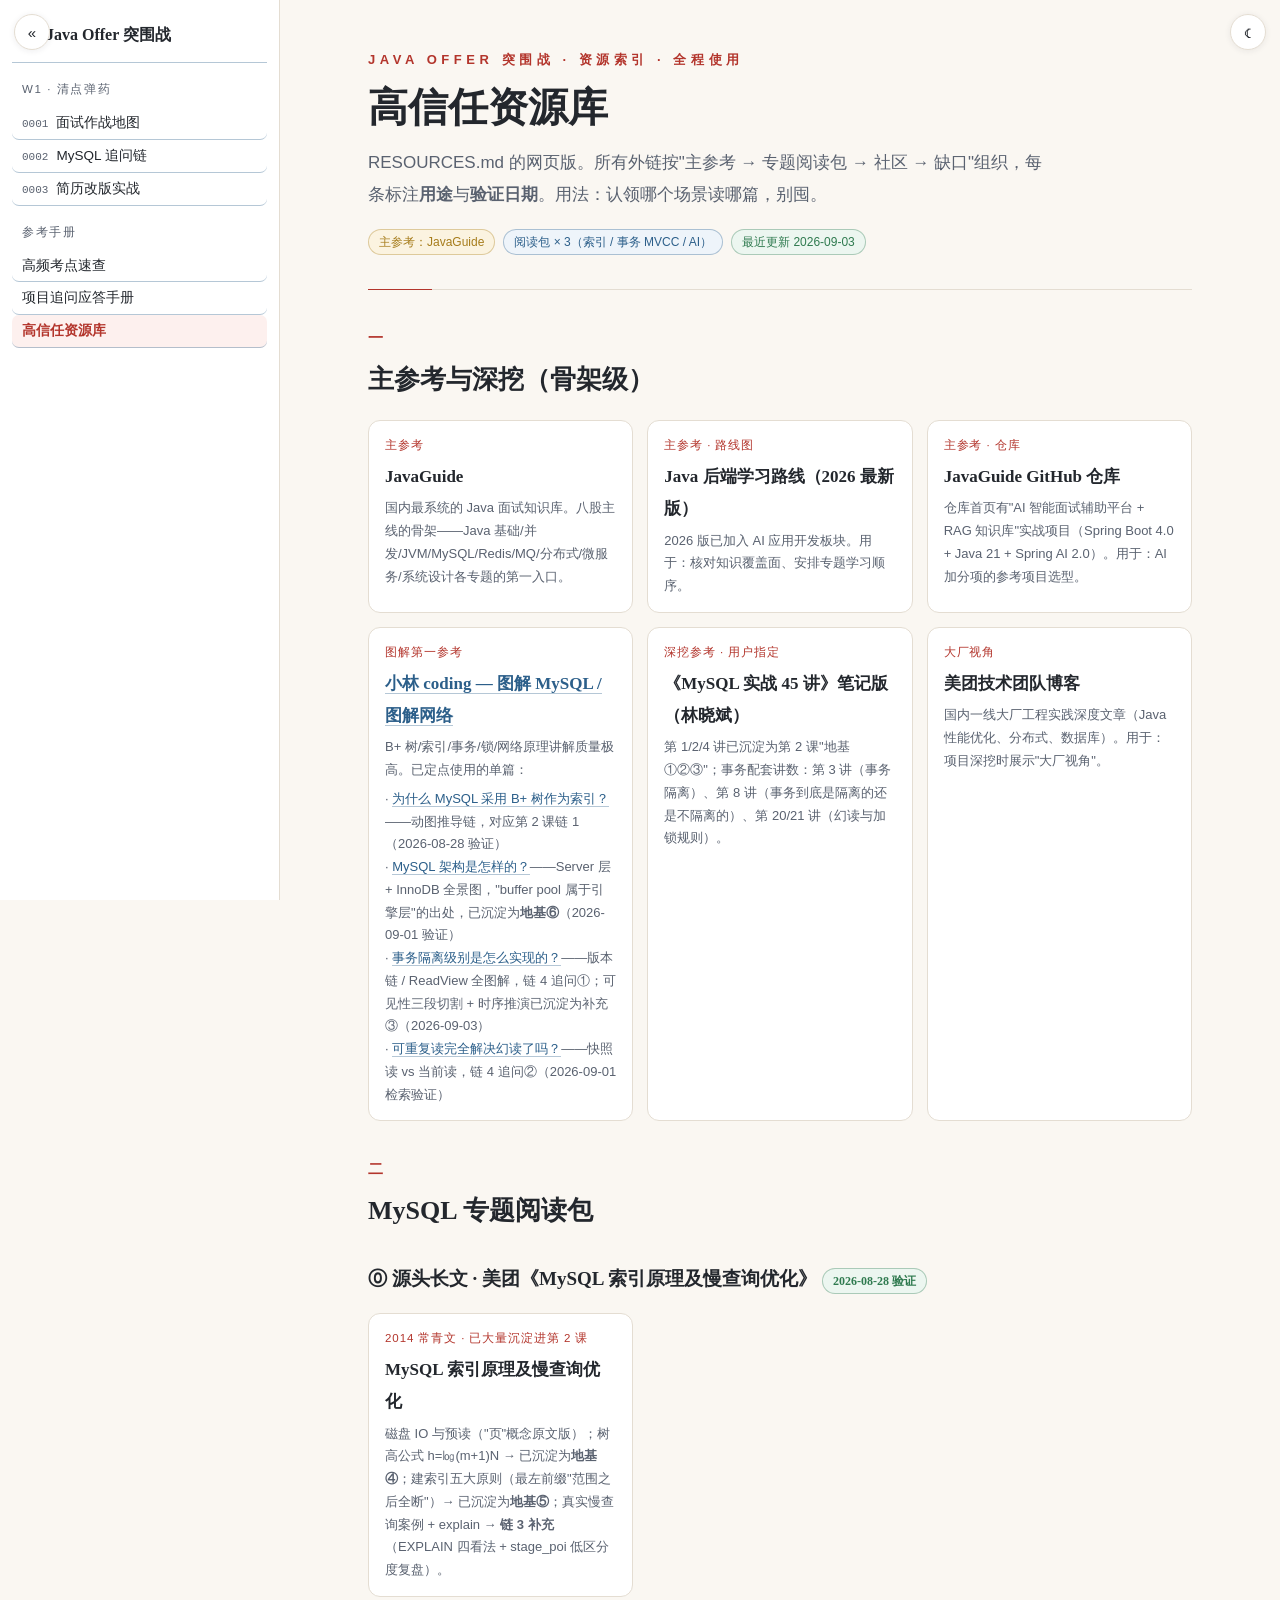
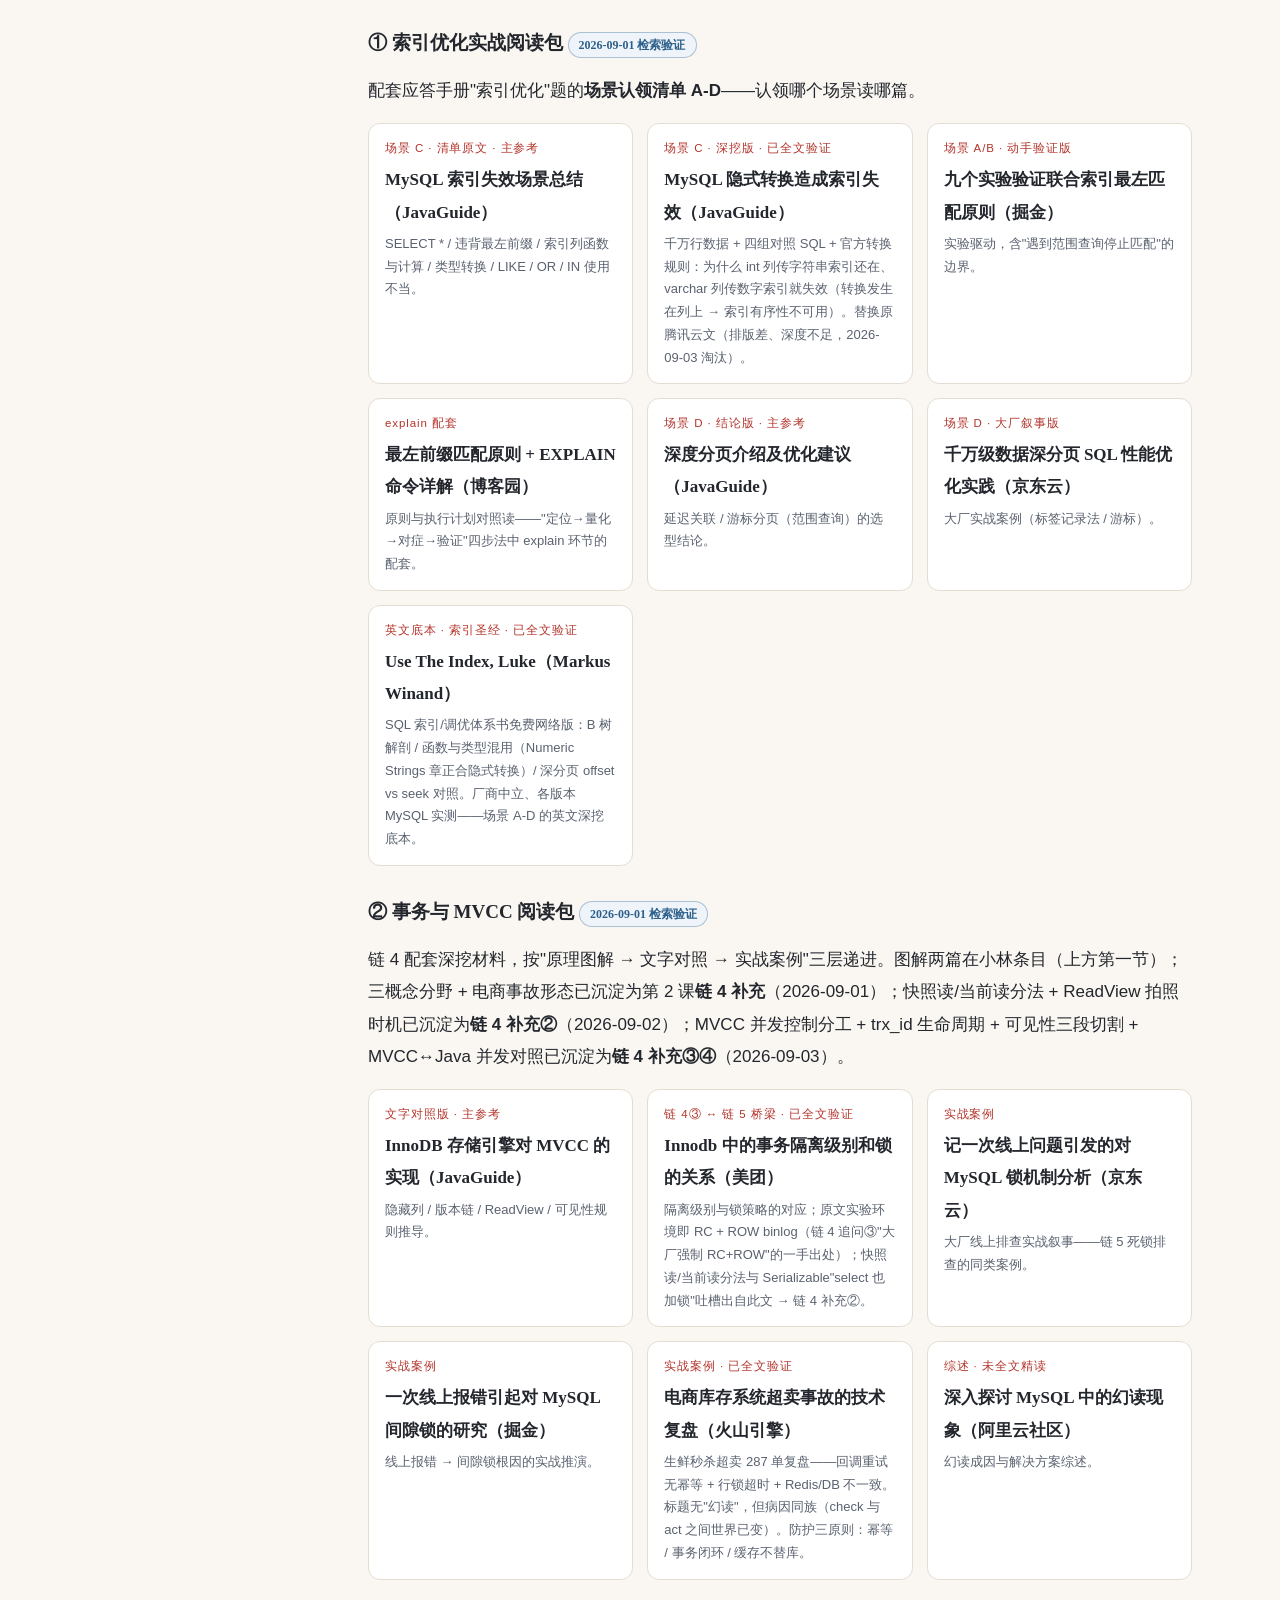
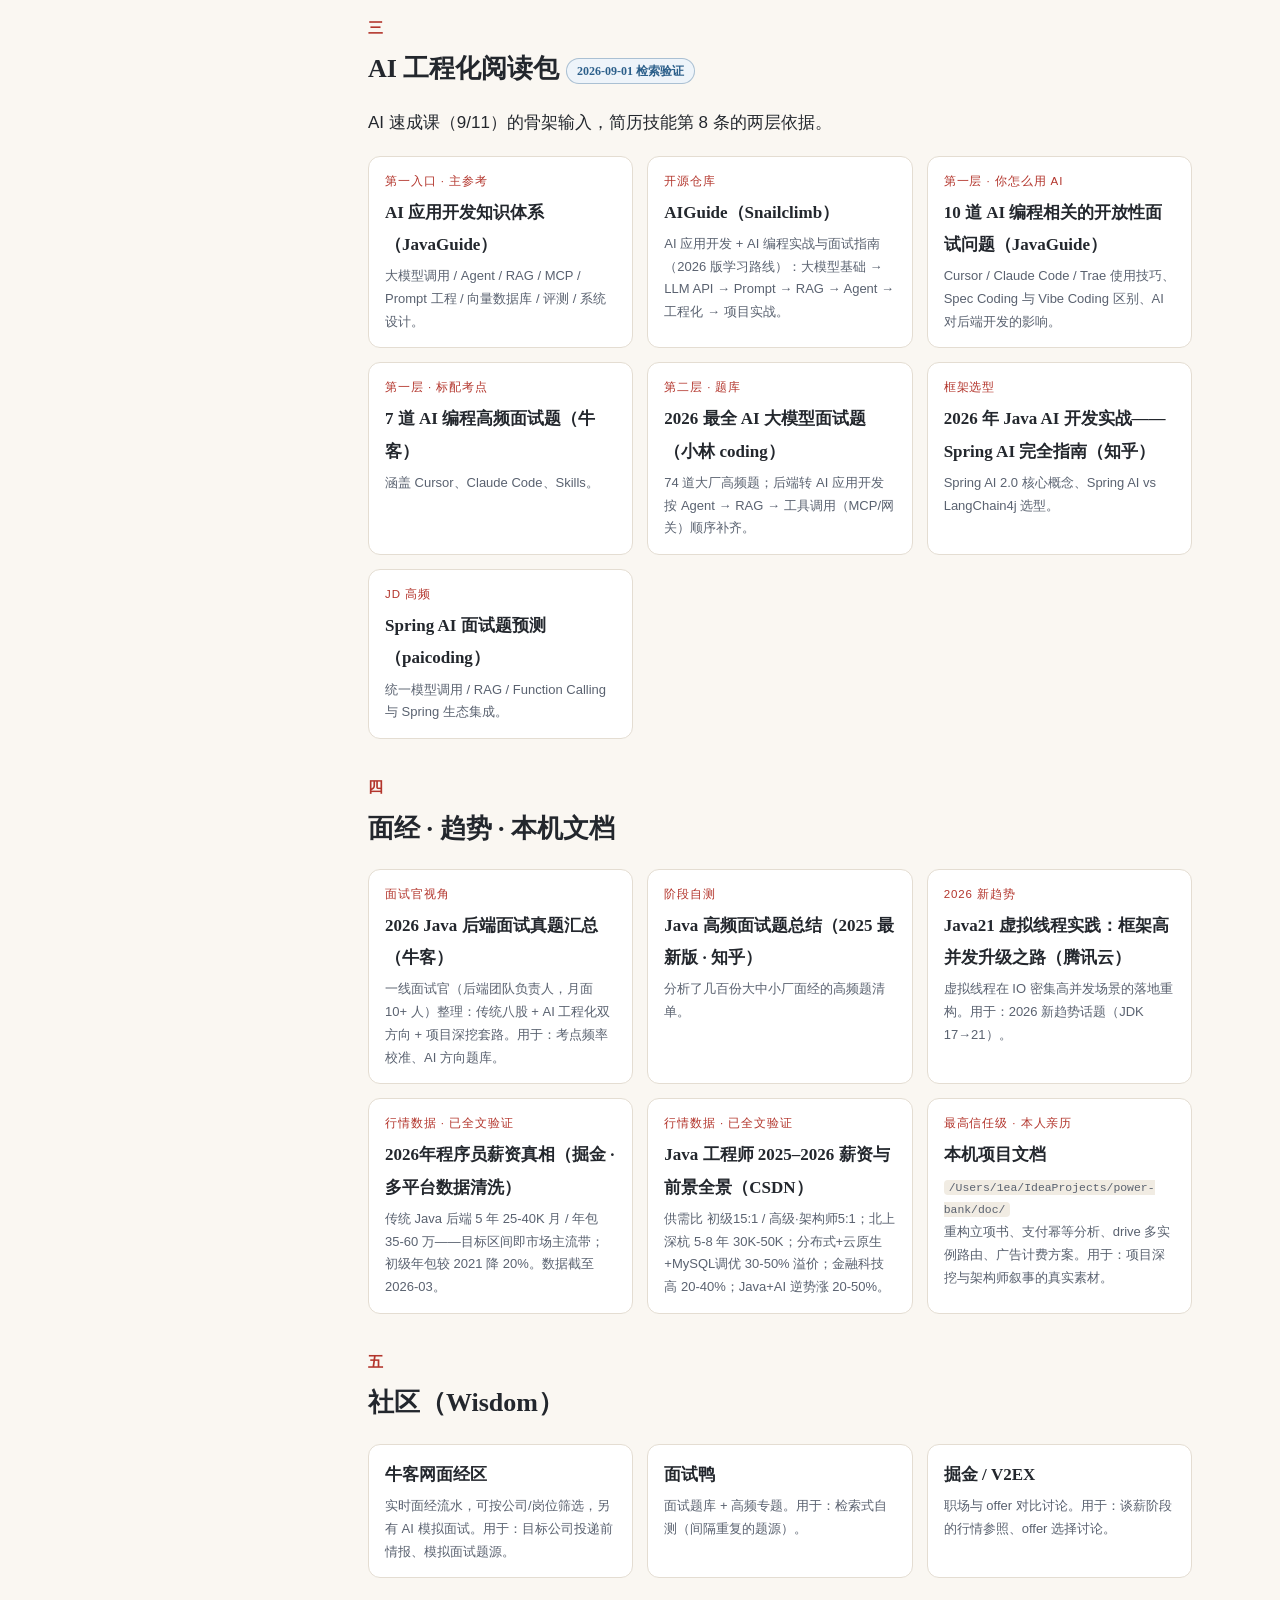
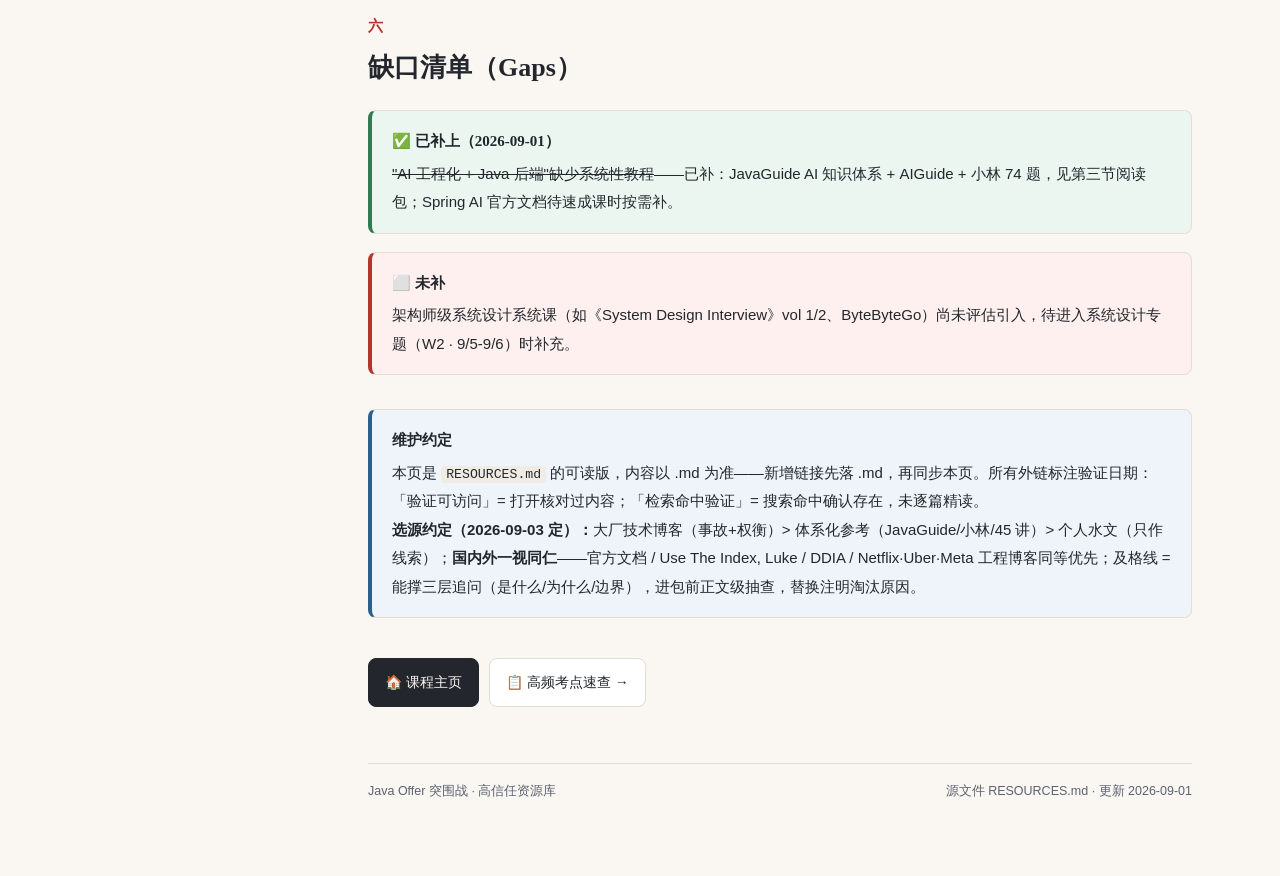
==== commit d283d3c7: "计划盘 v2 重排（v1 折叠留底）+ 系统设计专项回补 + 行情数据入档 + 阅读包换源（腾讯云→JavaGuide 隐式转换）+ 选源约定置顶（国内外一视同仁，UTIL 英文底本首发）" ====
--- a/resources.html
+++ b/resources.html
@@ -87,10 +87,10 @@
         <div class="t">MySQL 索引失效场景总结（JavaGuide）</div>
         <div class="d">SELECT * / 违背最左前缀 / 索引列函数与计算 / 类型转换 / LIKE / OR / IN 使用不当。</div>
       </a>
-      <a class="card" href="https://developer.cloud.tencent.com/article/2706948" target="_blank">
-        <div class="n">场景 C · 深挖版</div>
-        <div class="t">索引失效的隐形杀手——隐式类型转换（腾讯云）</div>
-        <div class="d">字符串列传数字导致索引失效与查询结果异常的机理。</div>
+      <a class="card" href="https://javaguide.cn/database/mysql/index-invalidation-caused-by-implicit-conversion.html" target="_blank">
+        <div class="n">场景 C · 深挖版 · 已全文验证</div>
+        <div class="t">MySQL 隐式转换造成索引失效（JavaGuide）</div>
+        <div class="d">千万行数据 + 四组对照 SQL + 官方转换规则：为什么 int 列传字符串索引还在、varchar 列传数字索引就失效（转换发生在列上 → 索引有序性不可用）。替换原腾讯云文（排版差、深度不足，2026-09-03 淘汰）。</div>
       </a>
       <a class="card" href="https://juejin.cn/post/7283832557502693413" target="_blank">
         <div class="n">场景 A/B · 动手验证版</div>
@@ -112,6 +112,11 @@
         <div class="t">千万级数据深分页 SQL 性能优化实践（京东云）</div>
         <div class="d">大厂实战案例（标签记录法 / 游标）。</div>
       </a>
+      <a class="card" href="https://use-the-index-luke.com/" target="_blank">
+        <div class="n">英文底本 · 索引圣经 · 已全文验证</div>
+        <div class="t">Use The Index, Luke（Markus Winand）</div>
+        <div class="d">SQL 索引/调优体系书免费网络版：B 树解剖 / 函数与类型混用（Numeric Strings 章正合隐式转换）/ 深分页 offset vs seek 对照。厂商中立、各版本 MySQL 实测——场景 A-D 的英文深挖底本。</div>
+      </a>
     </div>
 
     <h3>② 事务与 MVCC 阅读包 <span class="badge blue" style="vertical-align:middle">2026-09-01 检索验证</span></h3>
@@ -211,6 +216,16 @@
         <div class="n">2026 新趋势</div>
         <div class="t">Java21 虚拟线程实践：框架高并发升级之路（腾讯云）</div>
         <div class="d">虚拟线程在 IO 密集高并发场景的落地重构。用于：2026 新趋势话题（JDK 17→21）。</div>
+      </a>
+      <a class="card" href="https://juejin.cn/post/7613927450733756426" target="_blank">
+        <div class="n">行情数据 · 已全文验证</div>
+        <div class="t">2026年程序员薪资真相（掘金 · 多平台数据清洗）</div>
+        <div class="d">传统 Java 后端 5 年 25-40K 月 / 年包 35-60 万——目标区间即市场主流带；初级年包较 2021 降 20%。数据截至 2026-03。</div>
+      </a>
+      <a class="card" href="https://blog.csdn.net/jlq_diligence/article/details/161994538" target="_blank">
+        <div class="n">行情数据 · 已全文验证</div>
+        <div class="t">Java 工程师 2025–2026 薪资与前景全景（CSDN）</div>
+        <div class="d">供需比 初级15:1 / 高级·架构师5:1；北上深杭 5-8 年 30K-50K；分布式+云原生+MySQL调优 30-50% 溢价；金融科技高 20-40%；Java+AI 逆势涨 20-50%。</div>
       </a>
       <div class="card">
         <div class="n">最高信任级 · 本人亲历</div>
@@ -254,7 +269,8 @@
 
   <div class="callout" style="margin-top:2rem">
     <span class="ttl">维护约定</span>
-    本页是 <code>RESOURCES.md</code> 的可读版，内容以 .md 为准——新增链接先落 .md，再同步本页。所有外链标注验证日期：「验证可访问」= 打开核对过内容；「检索命中验证」= 搜索命中确认存在，未逐篇精读。
+    本页是 <code>RESOURCES.md</code> 的可读版，内容以 .md 为准——新增链接先落 .md，再同步本页。所有外链标注验证日期：「验证可访问」= 打开核对过内容；「检索命中验证」= 搜索命中确认存在，未逐篇精读。<br>
+    <b>选源约定（2026-09-03 定）：</b>大厂技术博客（事故+权衡）&gt; 体系化参考（JavaGuide/小林/45 讲）&gt; 个人水文（只作线索）；<b>国内外一视同仁</b>——官方文档 / Use The Index, Luke / DDIA / Netflix·Uber·Meta 工程博客同等优先；及格线 = 能撑三层追问（是什么/为什么/边界），进包前正文级抽查，替换注明淘汰原因。
   </div>
 
   <div class="lesson-nav no-print">
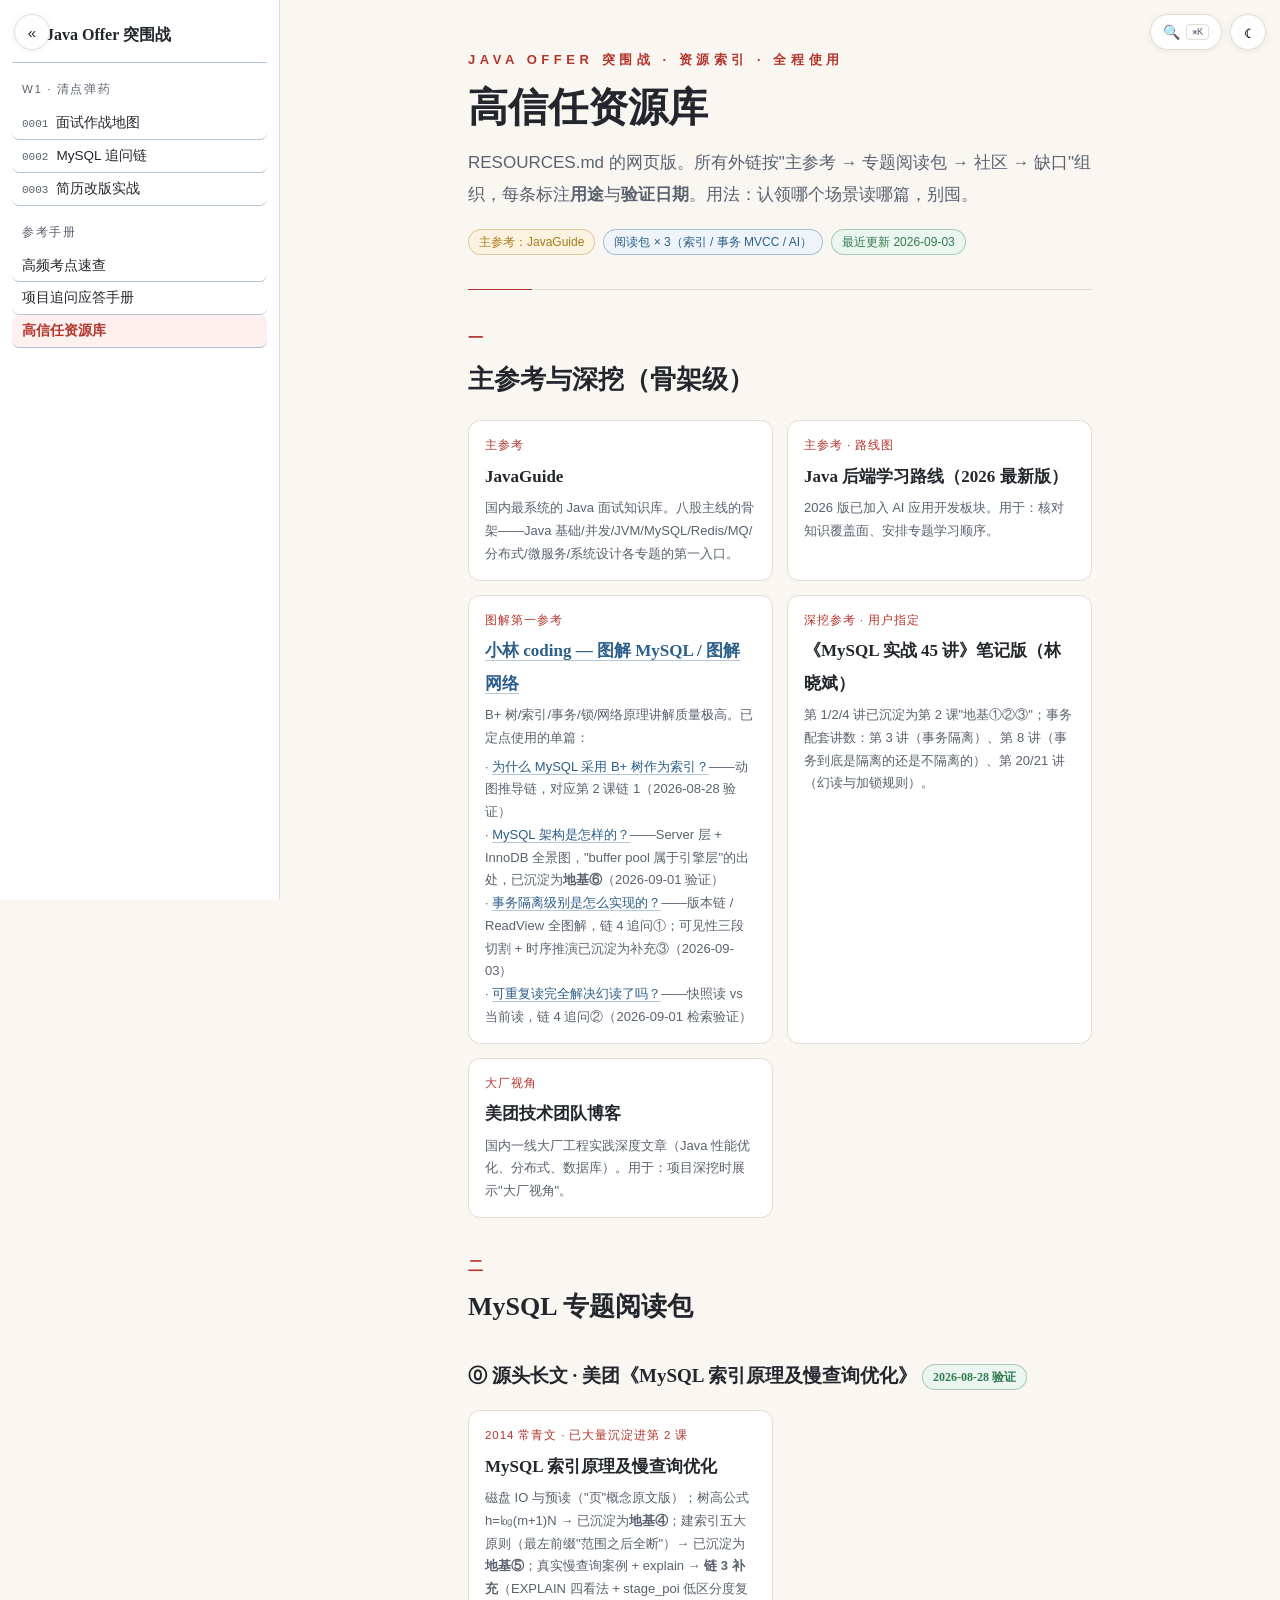
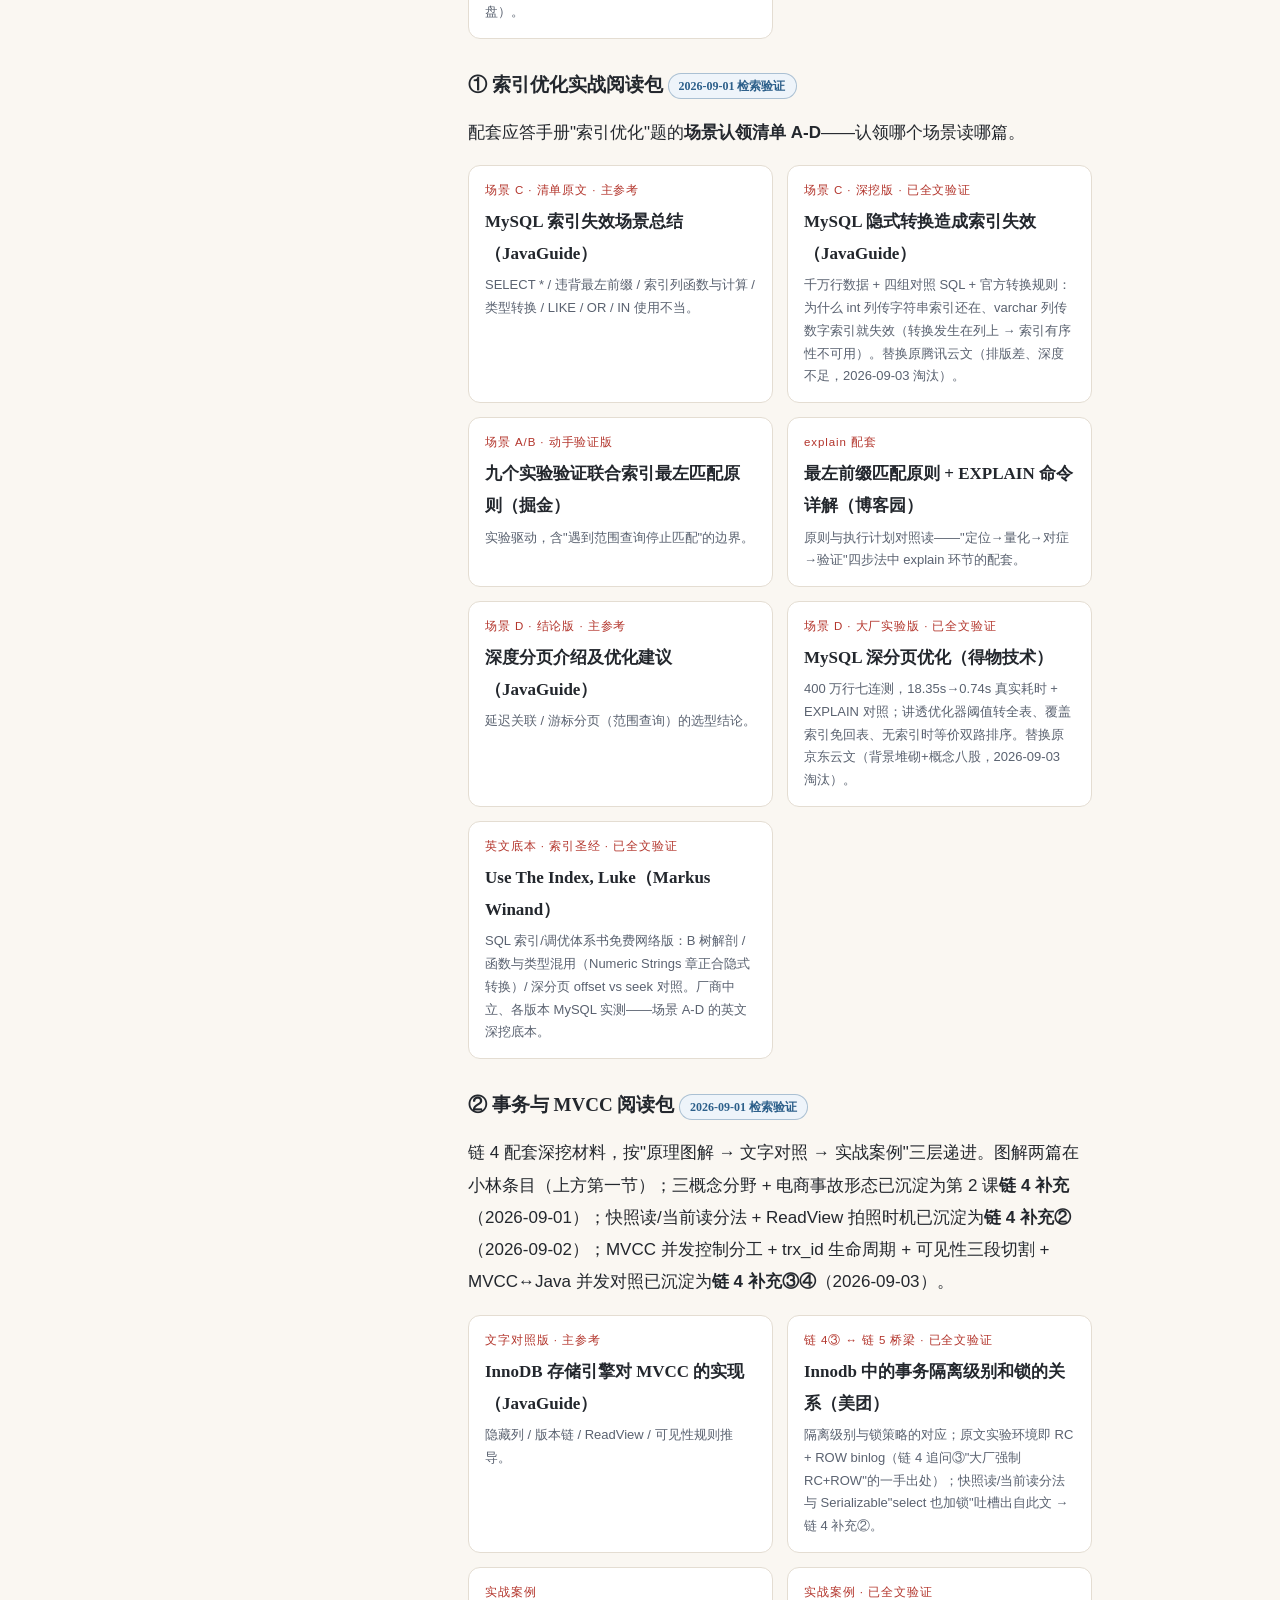
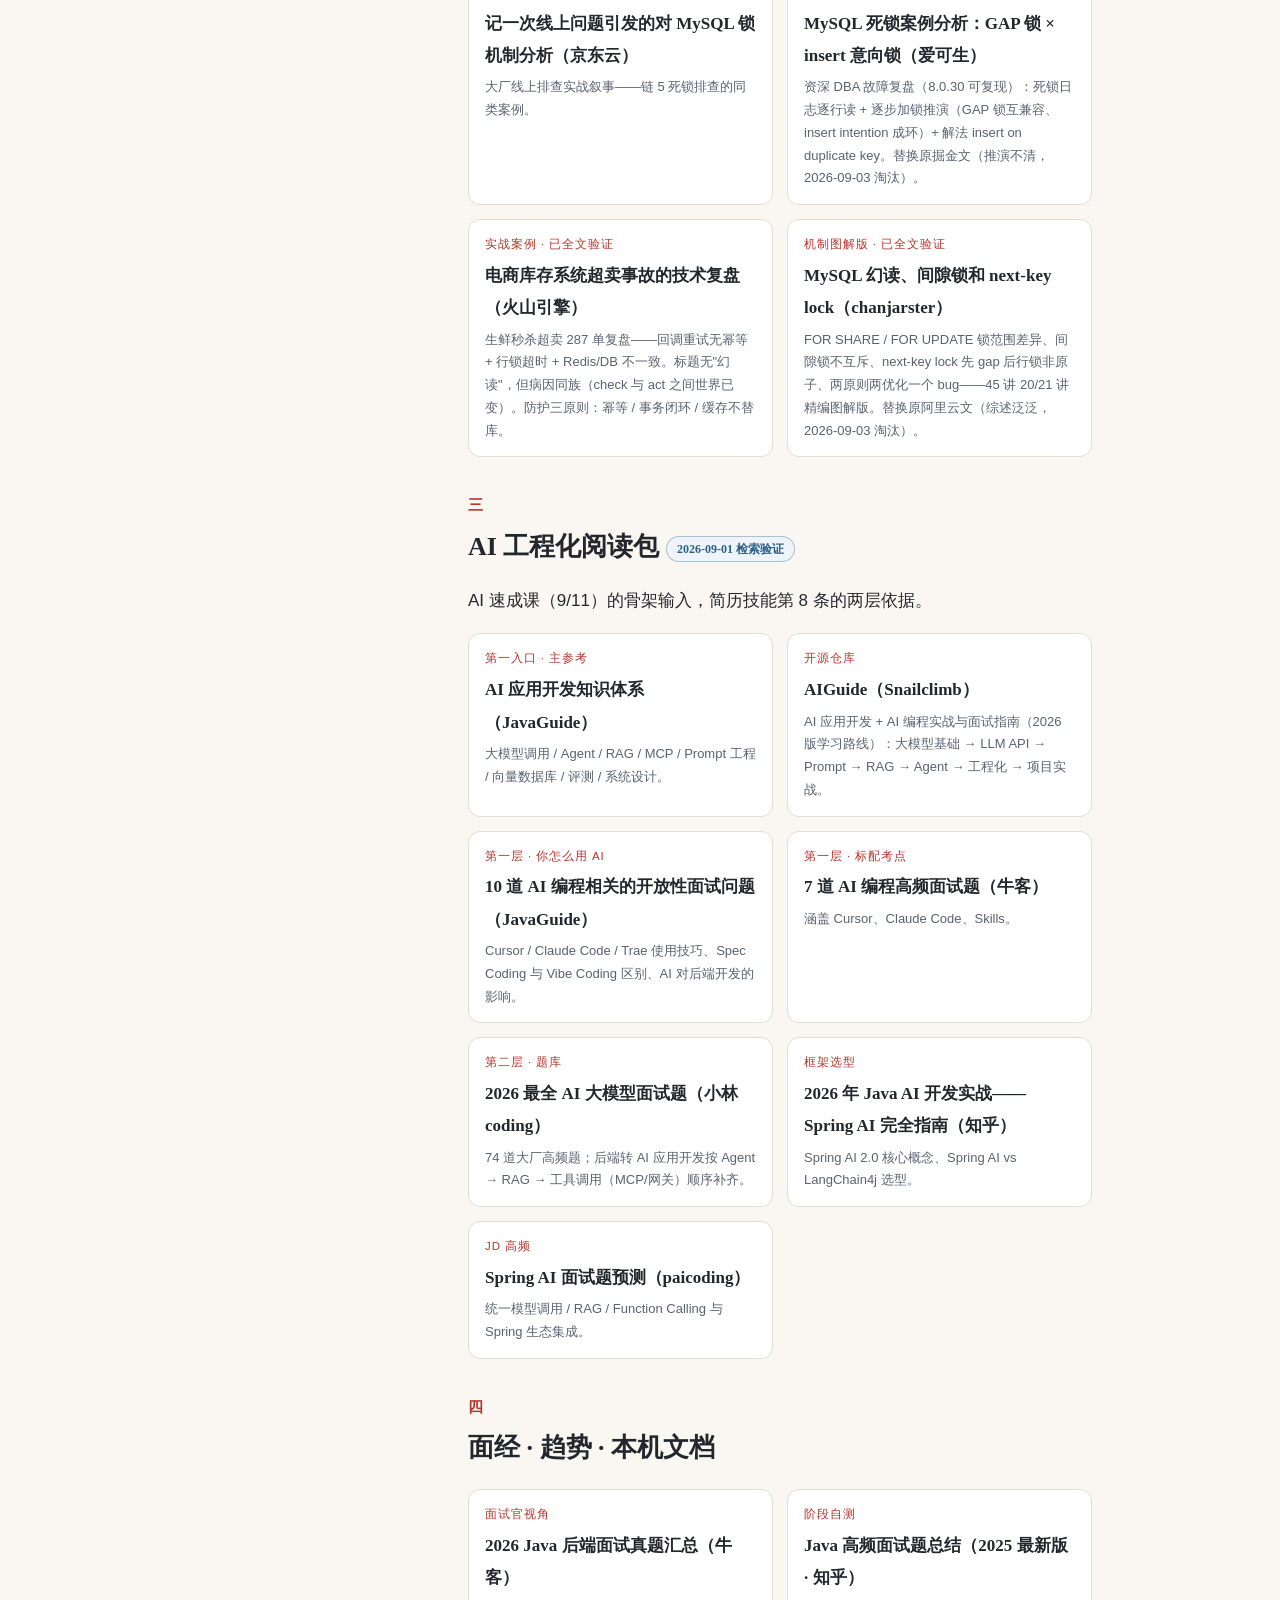
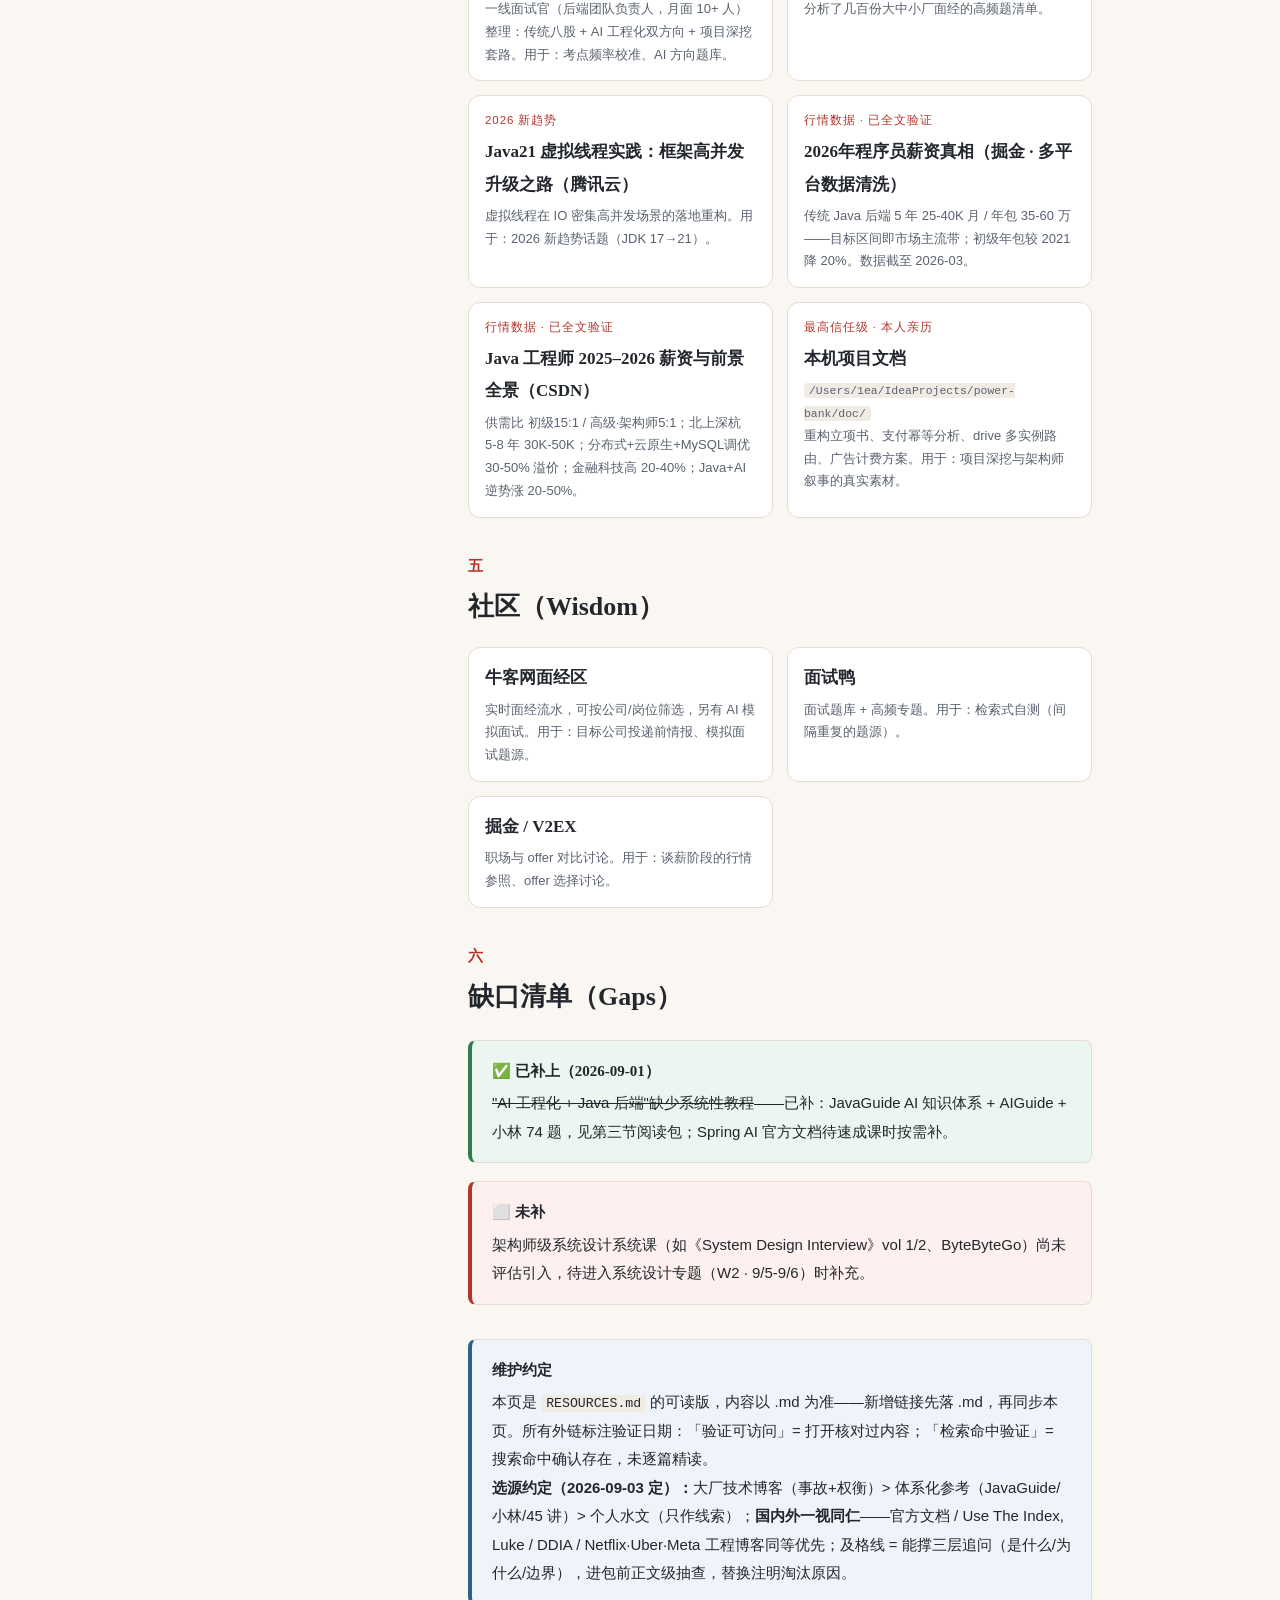
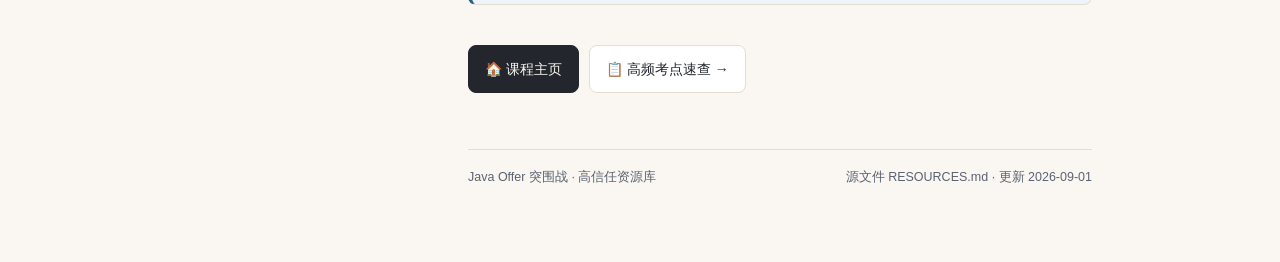
==== commit 12f62f8c: "⌘K 全局搜索 + 右侧大纲（短线手风琴+滚动spy）上线；阅读包第二批换源（深分页→得物实验版/幻读→chanjarster/间隙锁→爱可生，均全文精读放行）+ 删 JavaGuide 仓库卡（与站" ====
--- a/resources.html
+++ b/resources.html
@@ -36,11 +36,6 @@
         <div class="n">主参考 · 路线图</div>
         <div class="t">Java 后端学习路线（2026 最新版）</div>
         <div class="d">2026 版已加入 AI 应用开发板块。用于：核对知识覆盖面、安排专题学习顺序。</div>
-      </a>
-      <a class="card" href="https://github.com/snailclimb/JavaGuide" target="_blank">
-        <div class="n">主参考 · 仓库</div>
-        <div class="t">JavaGuide GitHub 仓库</div>
-        <div class="d">仓库首页有"AI 智能面试辅助平台 + RAG 知识库"实战项目（Spring Boot 4.0 + Java 21 + Spring AI 2.0）。用于：AI 加分项的参考项目选型。</div>
       </a>
       <div class="card">
         <div class="n">图解第一参考</div>
@@ -107,10 +102,10 @@
         <div class="t">深度分页介绍及优化建议（JavaGuide）</div>
         <div class="d">延迟关联 / 游标分页（范围查询）的选型结论。</div>
       </a>
-      <a class="card" href="https://developer.jdcloud.com/article/3201" target="_blank">
-        <div class="n">场景 D · 大厂叙事版</div>
-        <div class="t">千万级数据深分页 SQL 性能优化实践（京东云）</div>
-        <div class="d">大厂实战案例（标签记录法 / 游标）。</div>
+      <a class="card" href="https://juejin.cn/post/6985478936683610149" target="_blank">
+        <div class="n">场景 D · 大厂实验版 · 已全文验证</div>
+        <div class="t">MySQL 深分页优化（得物技术）</div>
+        <div class="d">400 万行七连测，18.35s→0.74s 真实耗时 + EXPLAIN 对照；讲透优化器阈值转全表、覆盖索引免回表、无索引时等价双路排序。替换原京东云文（背景堆砌+概念八股，2026-09-03 淘汰）。</div>
       </a>
       <a class="card" href="https://use-the-index-luke.com/" target="_blank">
         <div class="n">英文底本 · 索引圣经 · 已全文验证</div>
@@ -137,20 +132,20 @@
         <div class="t">记一次线上问题引发的对 MySQL 锁机制分析（京东云）</div>
         <div class="d">大厂线上排查实战叙事——链 5 死锁排查的同类案例。</div>
       </a>
-      <a class="card" href="https://juejin.cn/post/7090693923370172452" target="_blank">
-        <div class="n">实战案例</div>
-        <div class="t">一次线上报错引起对 MySQL 间隙锁的研究（掘金）</div>
-        <div class="d">线上报错 → 间隙锁根因的实战推演。</div>
+      <a class="card" href="https://opensource.actionsky.com/20221221-mysql/" target="_blank">
+        <div class="n">实战案例 · 已全文验证</div>
+        <div class="t">MySQL 死锁案例分析：GAP 锁 × insert 意向锁（爱可生）</div>
+        <div class="d">资深 DBA 故障复盘（8.0.30 可复现）：死锁日志逐行读 + 逐步加锁推演（GAP 锁互兼容、insert intention 成环）+ 解法 insert on duplicate key。替换原掘金文（推演不清，2026-09-03 淘汰）。</div>
       </a>
       <a class="card" href="https://developer.volcengine.com/articles/7543213619673366578" target="_blank">
         <div class="n">实战案例 · 已全文验证</div>
         <div class="t">电商库存系统超卖事故的技术复盘（火山引擎）</div>
         <div class="d">生鲜秒杀超卖 287 单复盘——回调重试无幂等 + 行锁超时 + Redis/DB 不一致。标题无"幻读"，但病因同族（check 与 act 之间世界已变）。防护三原则：幂等 / 事务闭环 / 缓存不替库。</div>
       </a>
-      <a class="card" href="https://developer.aliyun.com/article/1311044" target="_blank">
-        <div class="n">综述 · 未全文精读</div>
-        <div class="t">深入探讨 MySQL 中的幻读现象（阿里云社区）</div>
-        <div class="d">幻读成因与解决方案综述。</div>
+      <a class="card" href="https://chanjarster.github.io/post/mysql/gap-lock-next-key-lock/" target="_blank">
+        <div class="n">机制图解版 · 已全文验证</div>
+        <div class="t">MySQL 幻读、间隙锁和 next-key lock（chanjarster）</div>
+        <div class="d">FOR SHARE / FOR UPDATE 锁范围差异、间隙锁不互斥、next-key lock 先 gap 后行锁非原子、两原则两优化一个 bug——45 讲 20/21 讲精编图解版。替换原阿里云文（综述泛泛，2026-09-03 淘汰）。</div>
       </a>
     </div>
   </section>
--- a/assets/style.css
+++ b/assets/style.css
@@ -470,3 +470,114 @@
   body.has-nav { padding-left: 0; }
   a { border-bottom: 0; color: var(--ink); }
 }
+
+/* ---------- 全局搜索面板（search.js 注入） ---------- */
+html { scroll-behavior: smooth; }
+
+.search-fab {
+  position: fixed; top: 14px; right: 58px; z-index: 80;
+  display: inline-flex; align-items: center; gap: 6px;
+  height: 36px; padding: 0 12px; border-radius: 18px;
+  border: 1px solid var(--line); background: var(--card); color: var(--ink-soft);
+  font-size: 14px; cursor: pointer; box-shadow: 0 1px 6px var(--shadow-card);
+}
+.search-fab:hover { color: var(--accent); border-color: var(--accent); }
+.search-fab kbd {
+  font-family: var(--mono); font-size: 10px; color: var(--ink-soft);
+  border: 1px solid var(--line); border-radius: 4px; padding: 1px 5px;
+}
+@media (max-width: 1023.98px) { .search-fab kbd { display: none; } }
+
+.cmdk-overlay {
+  position: fixed; inset: 0; z-index: 990;
+  background: rgba(24, 22, 20, 0.38); backdrop-filter: blur(2px);
+  display: none; justify-content: center; align-items: flex-start;
+}
+.cmdk-overlay.show { display: flex; }
+.cmdk {
+  margin-top: 12vh; width: min(580px, 92vw);
+  background: var(--card); border: 1px solid var(--line); border-radius: 14px;
+  box-shadow: 0 24px 60px rgba(0, 0, 0, 0.28); overflow: hidden;
+}
+.cmdk-bar { display: flex; align-items: center; gap: 10px; padding: 13px 16px; border-bottom: 1px solid var(--line); }
+.cmdk-bar .cmdk-ico { font-size: 14px; }
+.cmdk-bar input {
+  flex: 1; border: none; outline: none; background: transparent;
+  color: var(--ink); font-size: 15px; font-family: var(--sans);
+}
+.cmdk-bar input::placeholder { color: var(--ink-soft); }
+.cmdk-bar kbd {
+  font-family: var(--mono); font-size: 10px; color: var(--ink-soft);
+  border: 1px solid var(--line); border-radius: 4px; padding: 1px 5px;
+}
+.cmdk-list { max-height: 46vh; overflow-y: auto; padding: 6px; }
+.cmdk-item {
+  display: flex; align-items: baseline; gap: 10px;
+  padding: 8px 10px; border-radius: 8px; cursor: pointer;
+}
+.cmdk-item .tx { flex: 1; min-width: 0; font-size: 13.5px; overflow: hidden; text-overflow: ellipsis; white-space: nowrap; }
+.cmdk-item .tx mark { background: var(--em-mark); color: inherit; border-radius: 2px; padding: 0 1px; }
+.cmdk-item .pg { flex: none; font-size: 11px; color: var(--ink-soft); }
+.cmdk-item.active { background: var(--surface-zebra); }
+.cmdk-item.active .pg { color: var(--accent); }
+.cmdk-empty { padding: 22px 16px; text-align: center; color: var(--ink-soft); font-size: 13px; }
+.cmdk-foot { display: flex; gap: 14px; padding: 7px 14px; border-top: 1px solid var(--line); font-size: 11px; color: var(--ink-soft); }
+
+.flash-hit { animation: jog-flash 2.4s ease-out; border-radius: 6px; }
+@keyframes jog-flash { 0% { background: var(--em-mark); } 100% { background: transparent; } }
+h2, h3, summary, .q-line { scroll-margin-top: 88px; }
+
+/* ---------- 右侧大纲（toc.js 注入，短线指示器：按节展开） ---------- */
+@media (min-width: 1280px) {
+  body.has-toc .page { max-width: 680px; }
+}
+.toc {
+  display: none; position: fixed; top: 96px; z-index: 40;
+  width: 46px; max-height: 68vh; overflow-y: auto; overflow-x: hidden;
+  font-size: 12px; scrollbar-width: thin; padding: 4px;
+  transition: width 0.18s ease;
+}
+.toc:hover, .toc:focus-within { width: 210px; }
+
+/* 标题：容器悬停时才浮现 */
+.toc .toc-ttl {
+  font-size: 10.5px; letter-spacing: 0.1em; color: var(--ink-soft);
+  margin: 2px 0 6px 8px; text-transform: uppercase; white-space: nowrap;
+  opacity: 0; transition: opacity 0.15s ease;
+}
+.toc:hover .toc-ttl, .toc:focus-within .toc-ttl { opacity: 1; }
+
+/* 条目：默认只呈现一条短线（l2 一条，l3 整行隐藏），无任何分割线 */
+.toc a {
+  display: flex; align-items: center;
+  padding: 5px 10px; text-decoration: none; line-height: 1.55; border-radius: 7px;
+}
+.toc a .dash {
+  flex: none; width: 20px; height: 2px; border-radius: 1px;
+  background: var(--dot-idle);
+  transition: width 0.15s ease, opacity 0.15s ease, background 0.15s ease;
+}
+.toc a.l3 { display: none; padding-left: 26px; }
+.toc a .tx {
+  flex: 1; min-width: 0; margin-left: 10px;
+  overflow: hidden; text-overflow: ellipsis; white-space: nowrap;
+  color: var(--ink-soft); opacity: 0; transform: translateX(-4px);
+  transition: opacity 0.15s ease, transform 0.15s ease, margin 0.15s ease;
+}
+.toc a.l3 .tx { font-size: 11.5px; }
+
+/* 折叠态的当前节：红色加长的那条线 */
+.toc a.on .dash { background: var(--accent); width: 30px; }
+.toc a.on .tx { color: var(--accent); }
+
+/* 悬停某一节：只展开这一节（圆角底色给出明确边界），其余节仍是短线 */
+.toc-sec:hover, .toc-sec:focus-within { background: var(--surface-zebra); border-radius: 8px; }
+.toc-sec:hover a .tx, .toc-sec:focus-within a .tx { opacity: 1; transform: none; margin-left: 0; }
+.toc-sec:hover a.l2 .dash, .toc-sec:focus-within a.l2 .dash { width: 0; opacity: 0; }
+.toc-sec:hover a.l3, .toc-sec:focus-within a.l3 { display: flex; }
+.toc a:hover .tx { color: var(--ink); }
+.toc a.on:hover .tx { color: var(--accent); }
+
+@media print {
+  .search-fab, .toc, .cmdk-overlay { display: none !important; }
+}
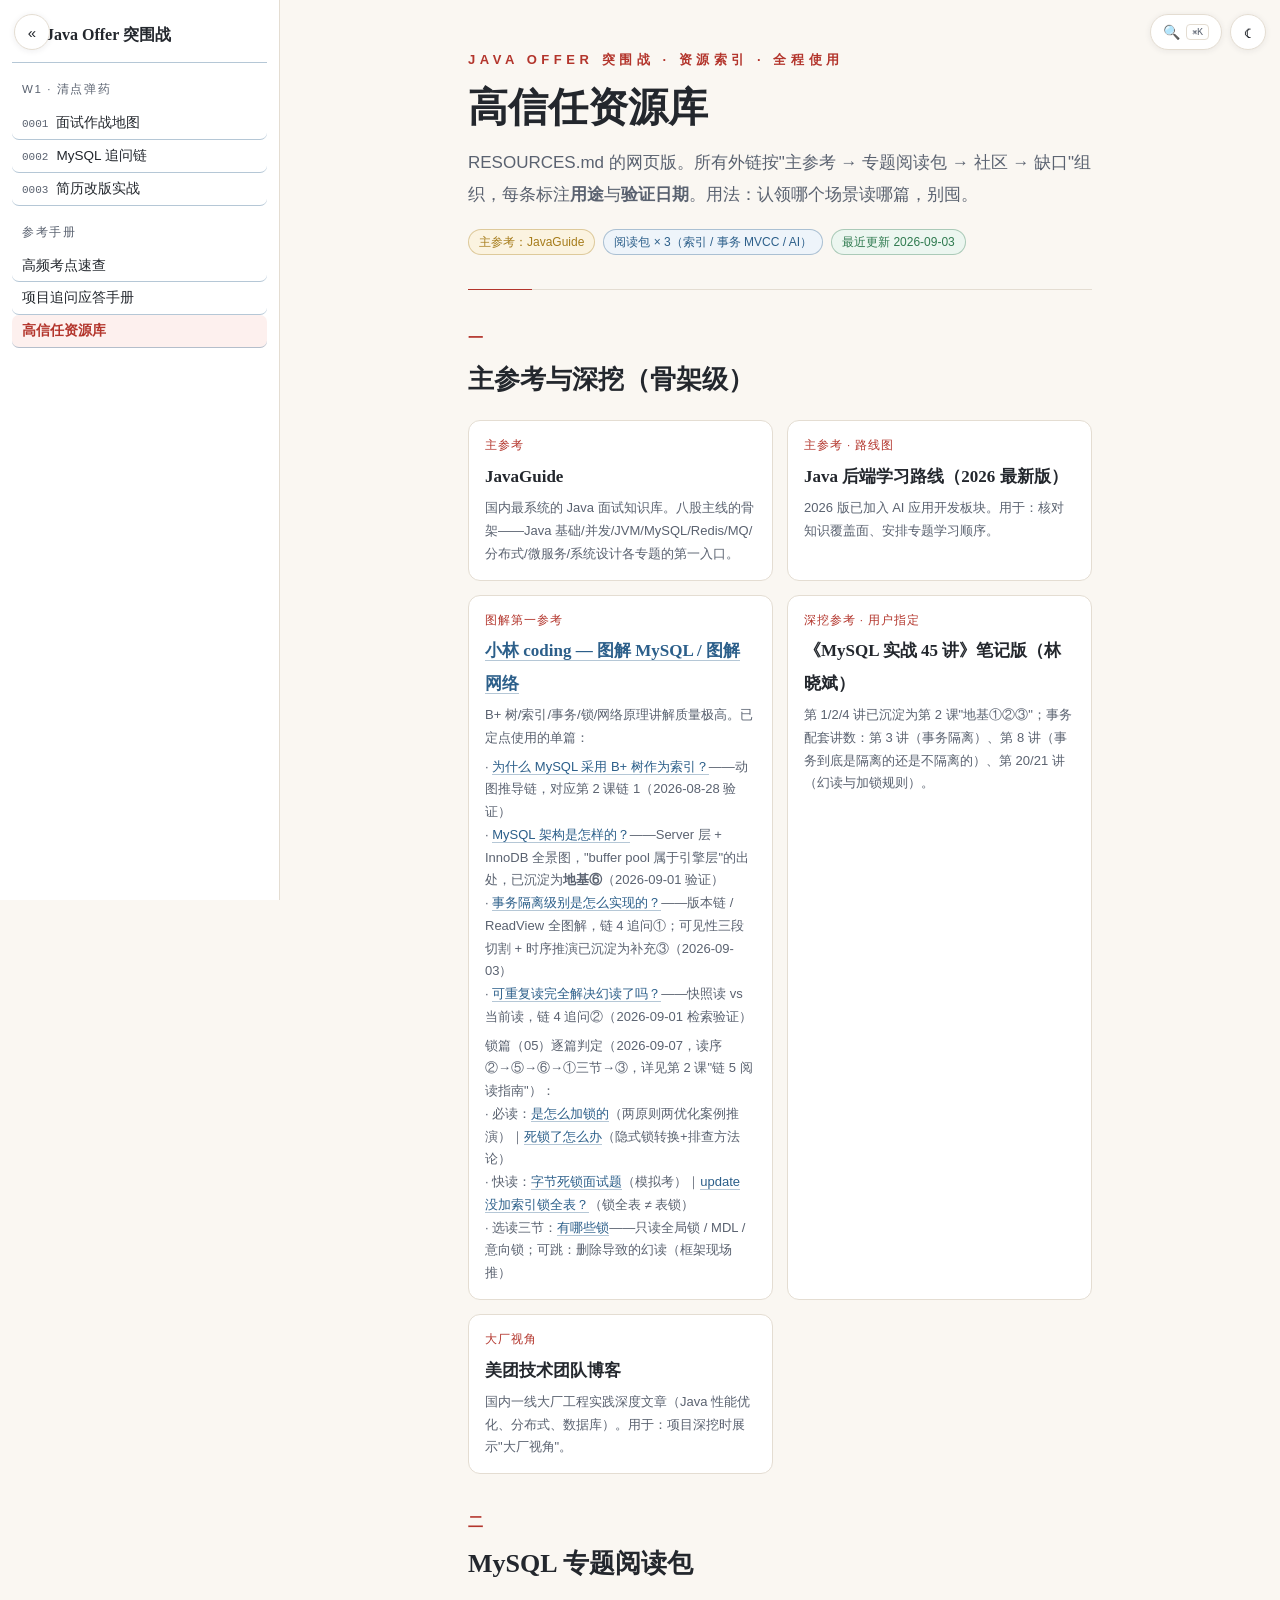
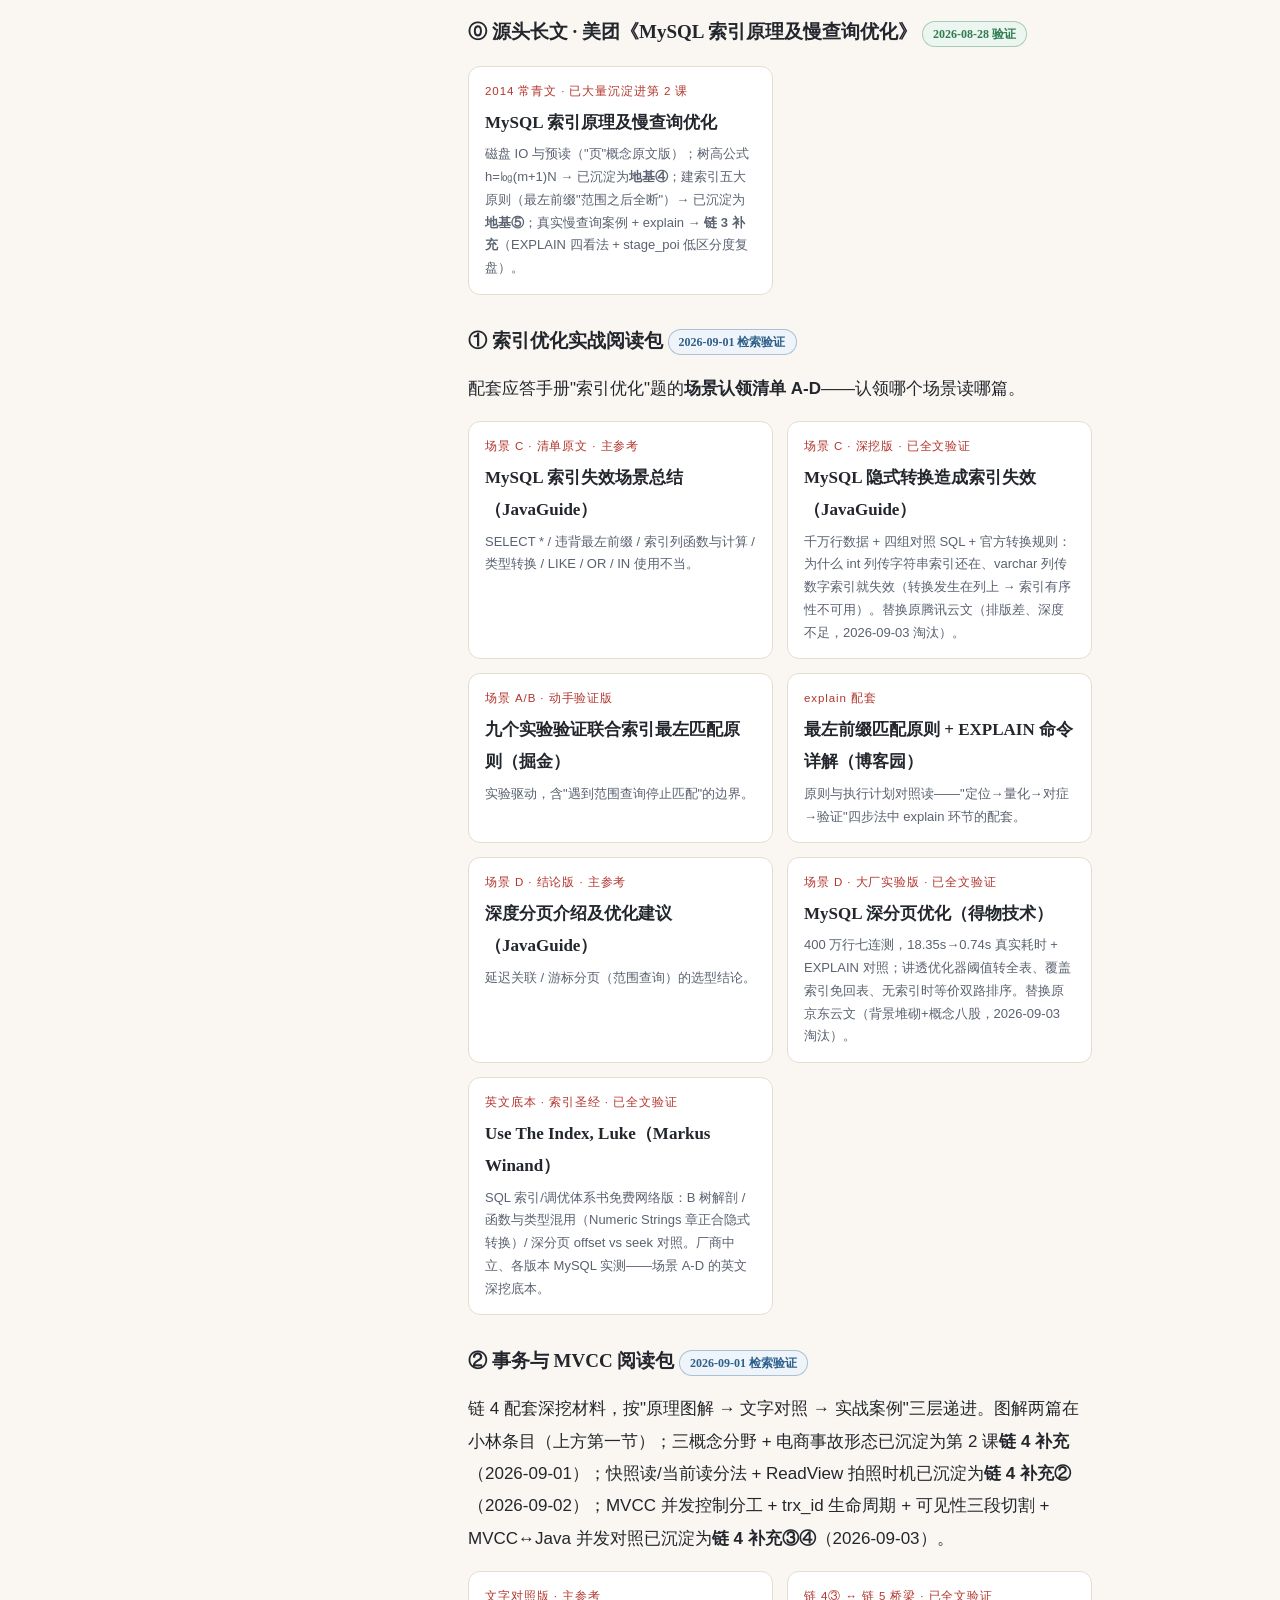
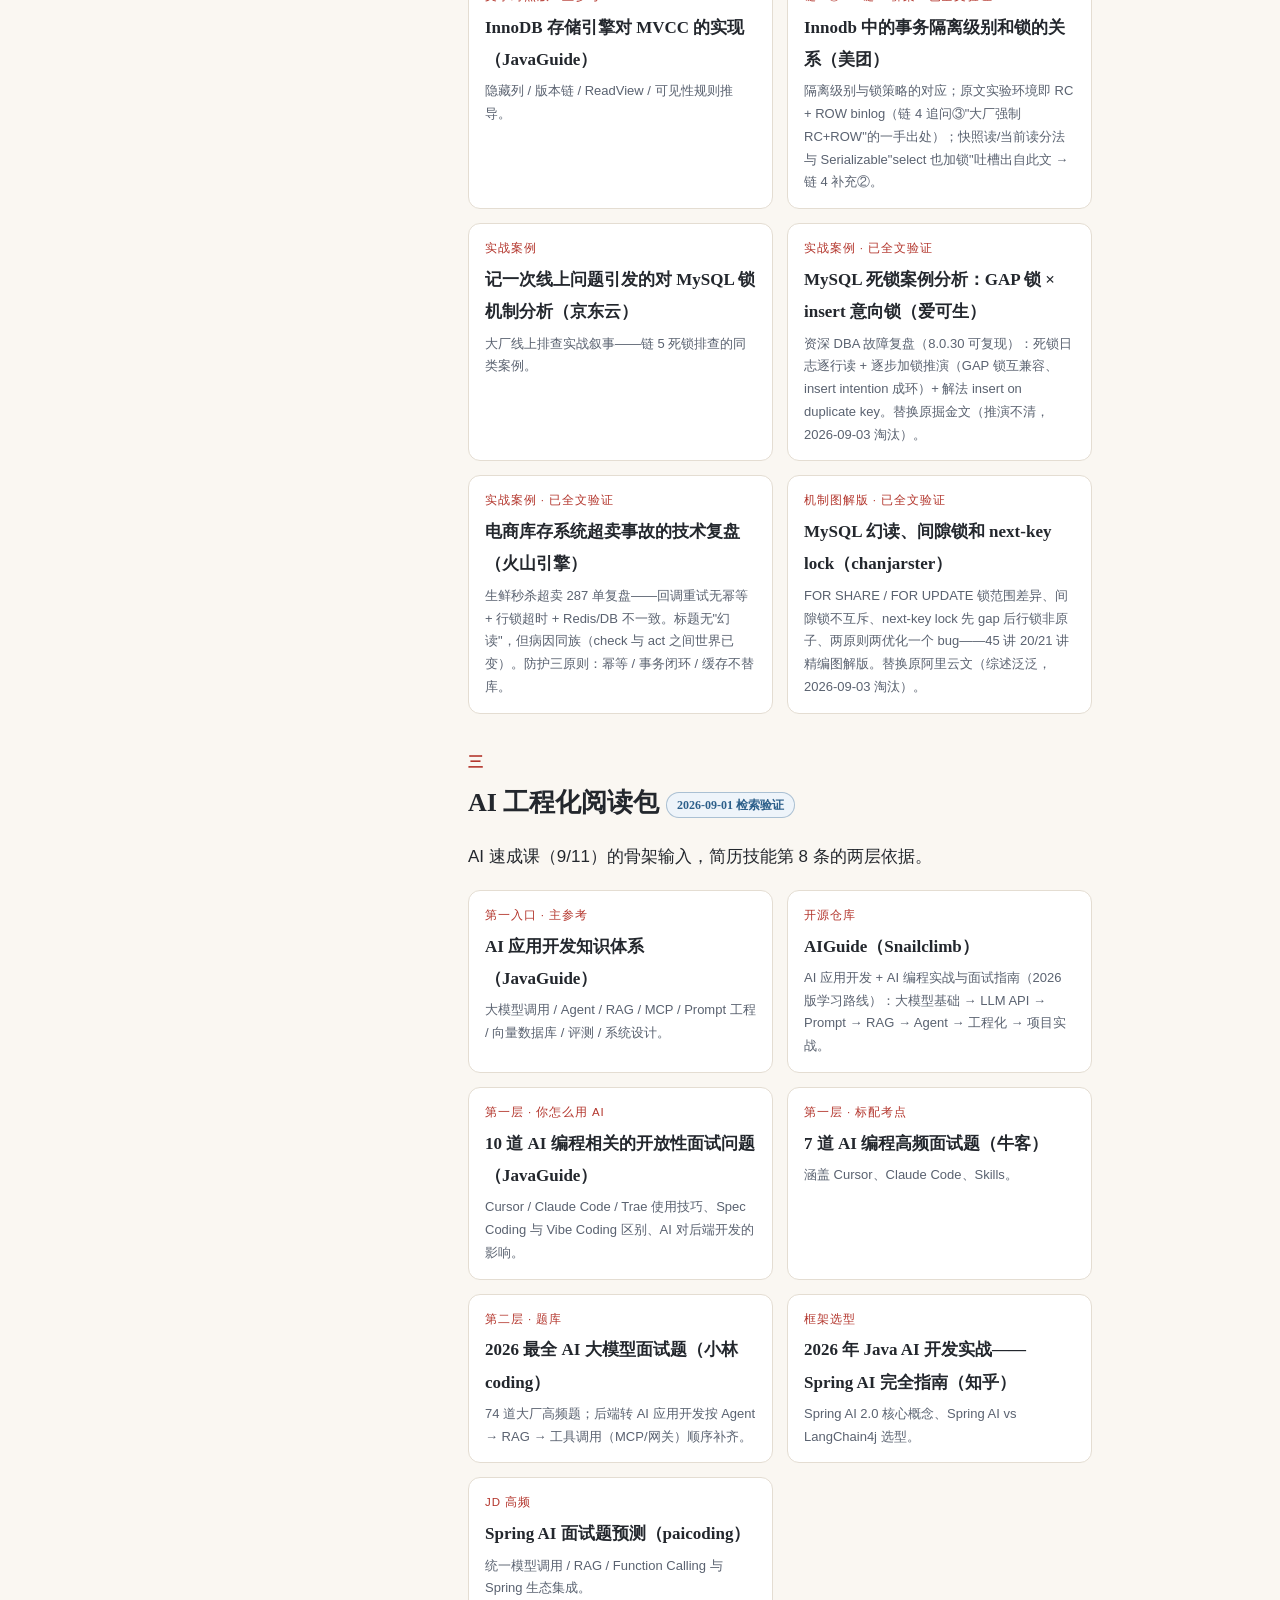
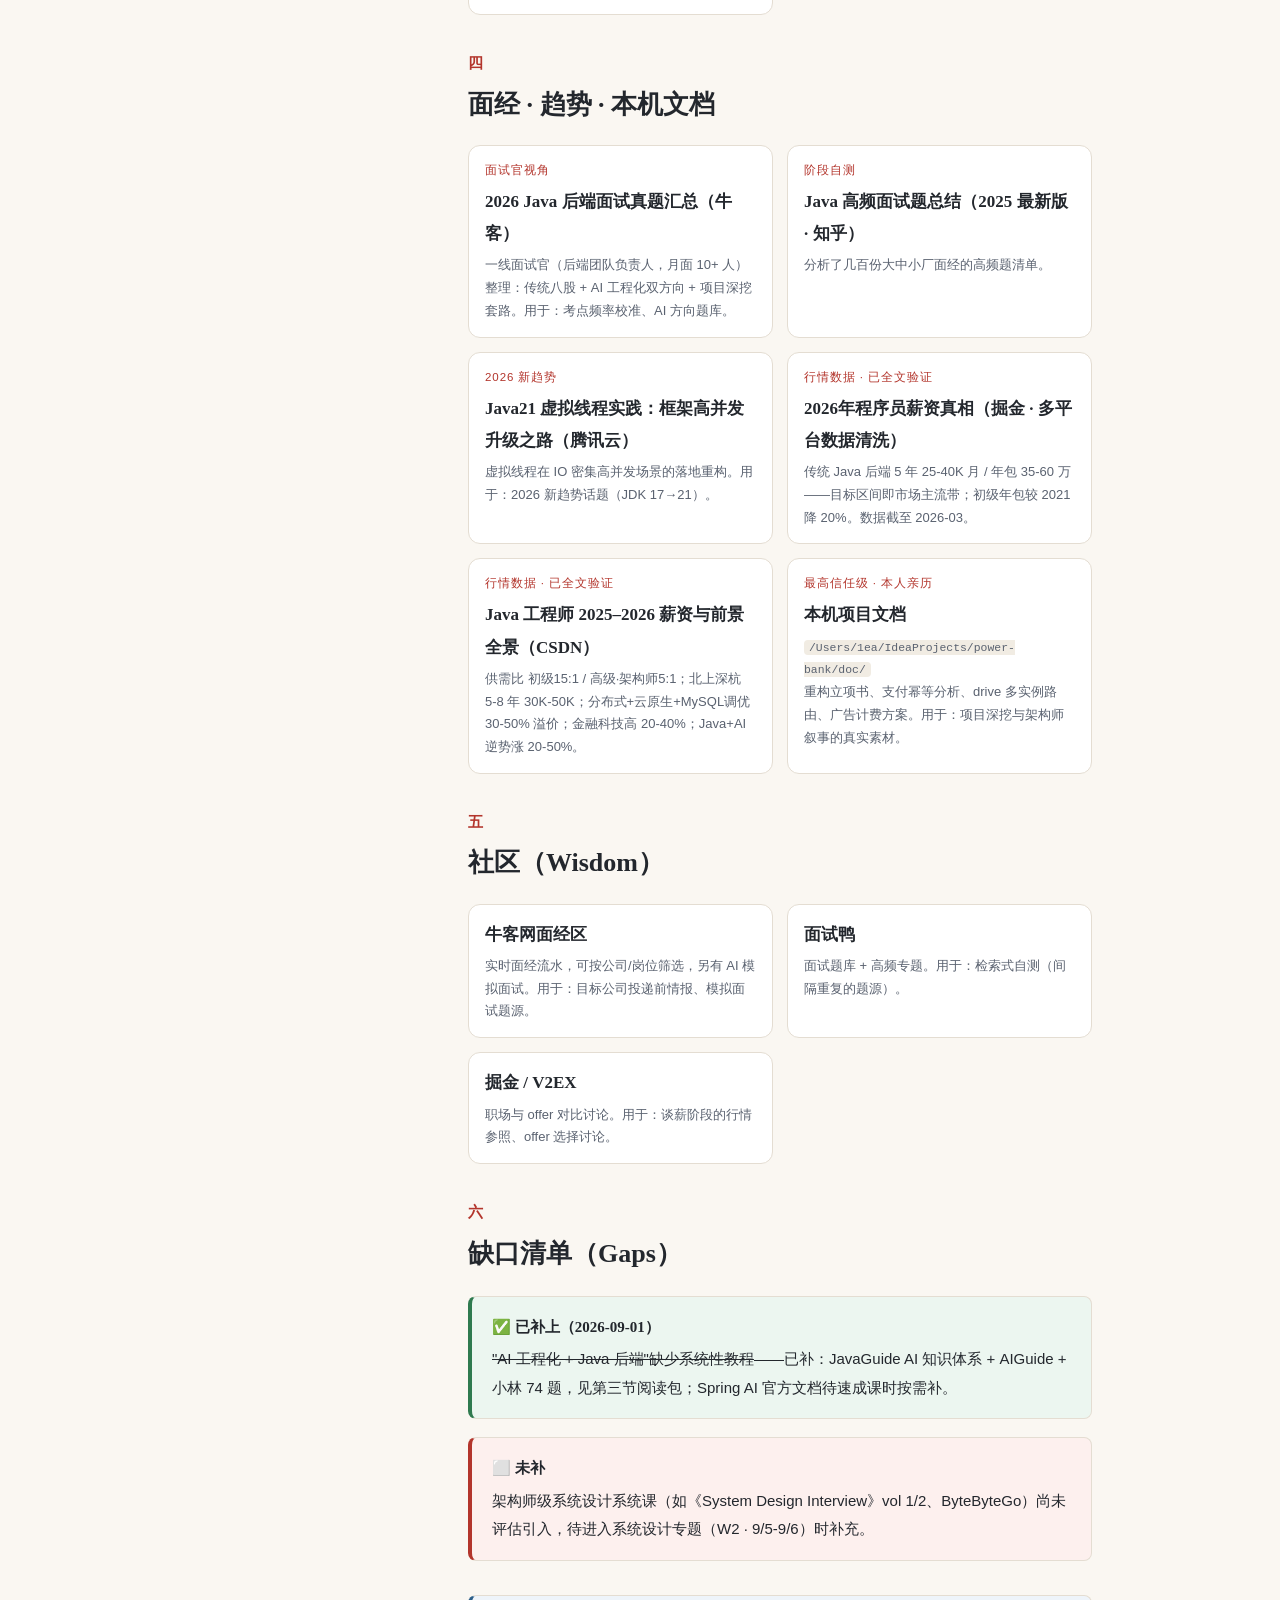
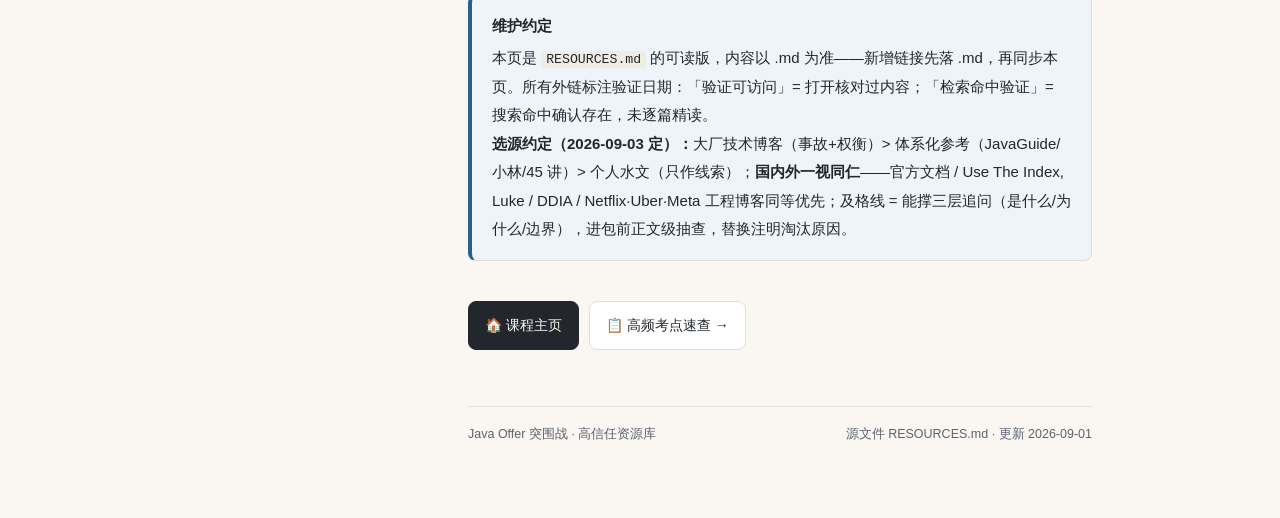
==== commit 27179d7f: "链 5 补强：AUTO-INC 配角定位+三弹药卡（自增空洞/ROW binlog/号段模式，对接分布式 ID 与系统设计专项）+ 小林锁篇 6 篇阅读指南（必读2/快读2/选读1/可跳1，MDL 事" ====
--- a/resources.html
+++ b/resources.html
@@ -47,6 +47,12 @@
           · <a href="https://www.xiaolincoding.com/mysql/transaction/mvcc.html" target="_blank">事务隔离级别是怎么实现的？</a>——版本链 / ReadView 全图解，链 4 追问①；可见性三段切割 + 时序推演已沉淀为补充③（2026-09-03）<br>
           · <a href="https://www.xiaolincoding.com/mysql/transaction/phantom.html" target="_blank">可重复读完全解决幻读了吗？</a>——快照读 vs 当前读，链 4 追问②（2026-09-01 检索验证）
         </div>
+        <div class="d" style="margin-top:6px">
+          锁篇（05）逐篇判定（2026-09-07，读序 ②→⑤→⑥→①三节→③，详见第 2 课"链 5 阅读指南"）：<br>
+          · 必读：<a href="https://xiaolincoding.com/mysql/lock/how_to_lock.html" target="_blank">是怎么加锁的</a>（两原则两优化案例推演）｜<a href="https://xiaolincoding.com/mysql/lock/deadlock.html" target="_blank">死锁了怎么办</a>（隐式锁转换+排查方法论）<br>
+          · 快读：<a href="https://xiaolincoding.com/mysql/lock/show_lock.html" target="_blank">字节死锁面试题</a>（模拟考）｜<a href="https://xiaolincoding.com/mysql/lock/lock_index.html" target="_blank">update 没加索引锁全表？</a>（锁全表 ≠ 表锁）<br>
+          · 选读三节：<a href="https://xiaolincoding.com/mysql/lock/mysql_lock.html" target="_blank">有哪些锁</a>——只读全局锁 / MDL / 意向锁；可跳：删除导致的幻读（框架现场推）
+        </div>
       </div>
       <a class="card" href="https://jums.gitbook.io/mysql-shi-zhan-45-jiang" target="_blank">
         <div class="n">深挖参考 · 用户指定</div>
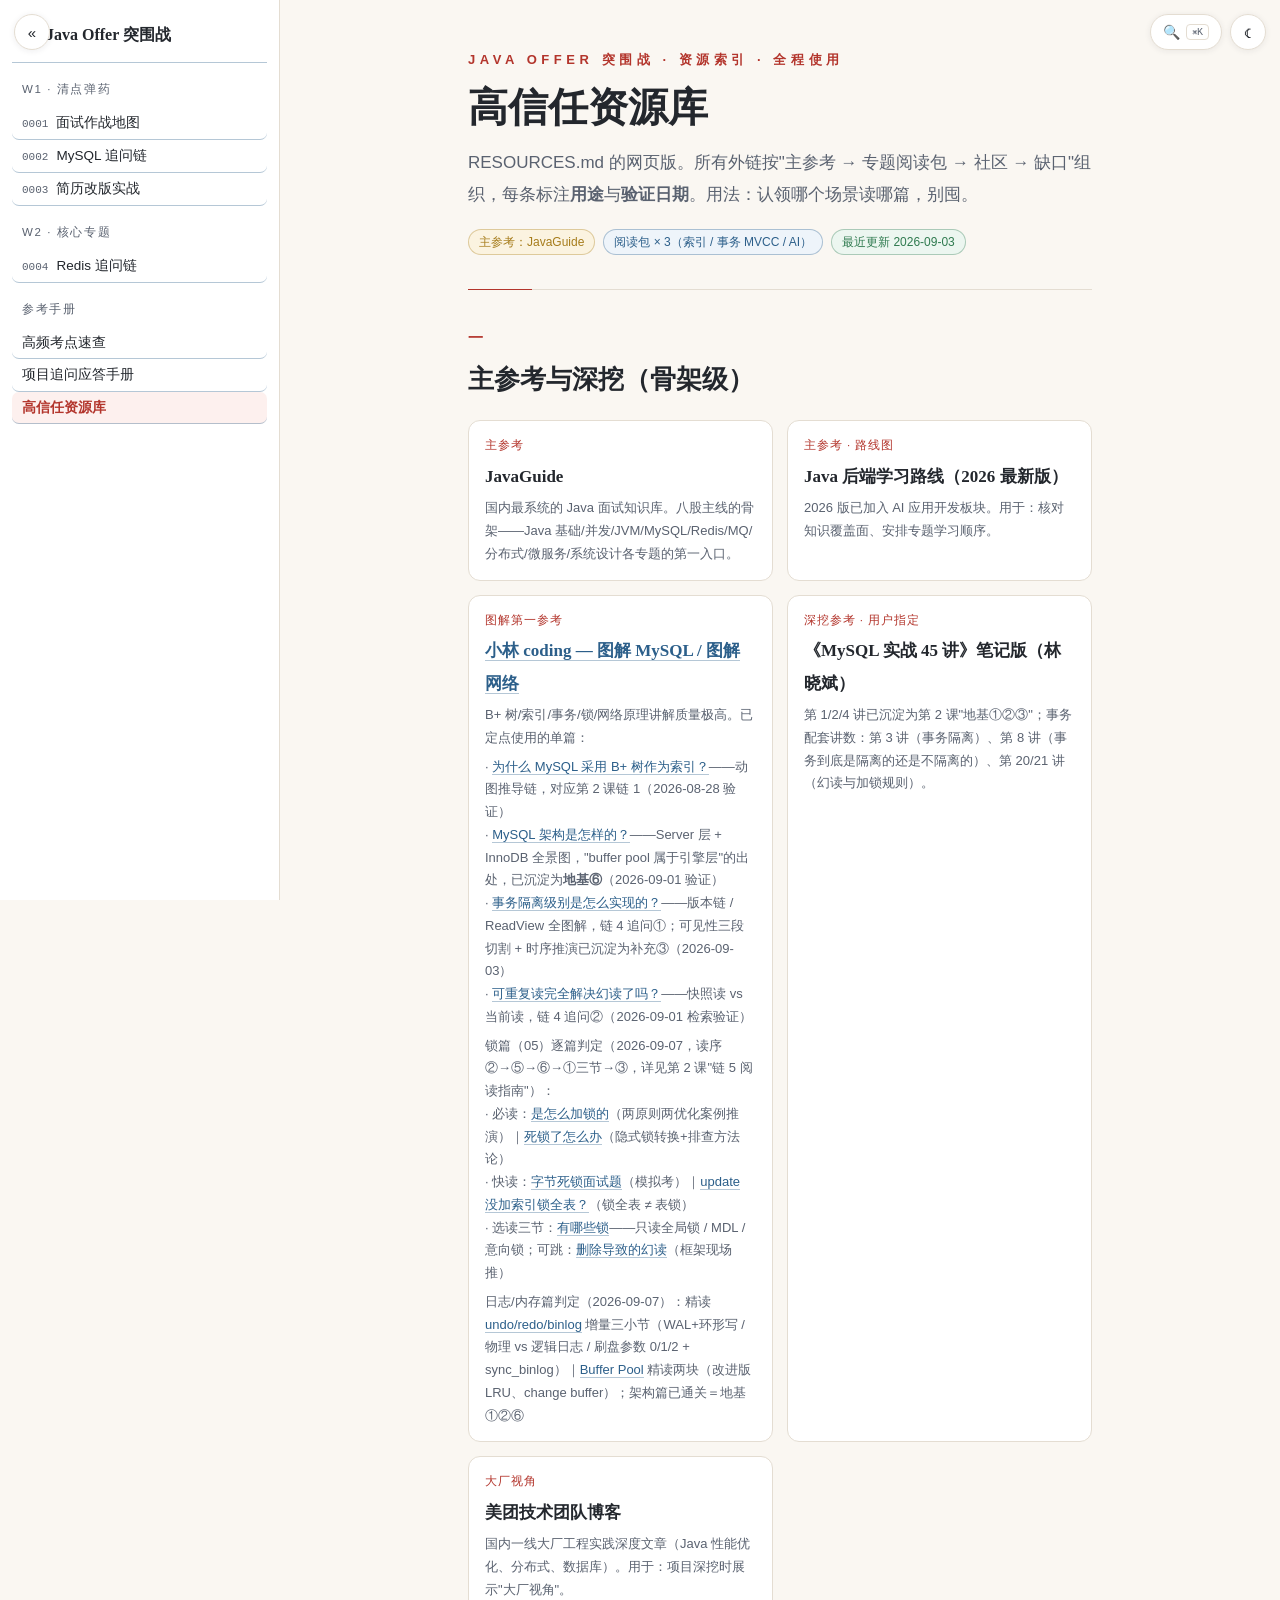
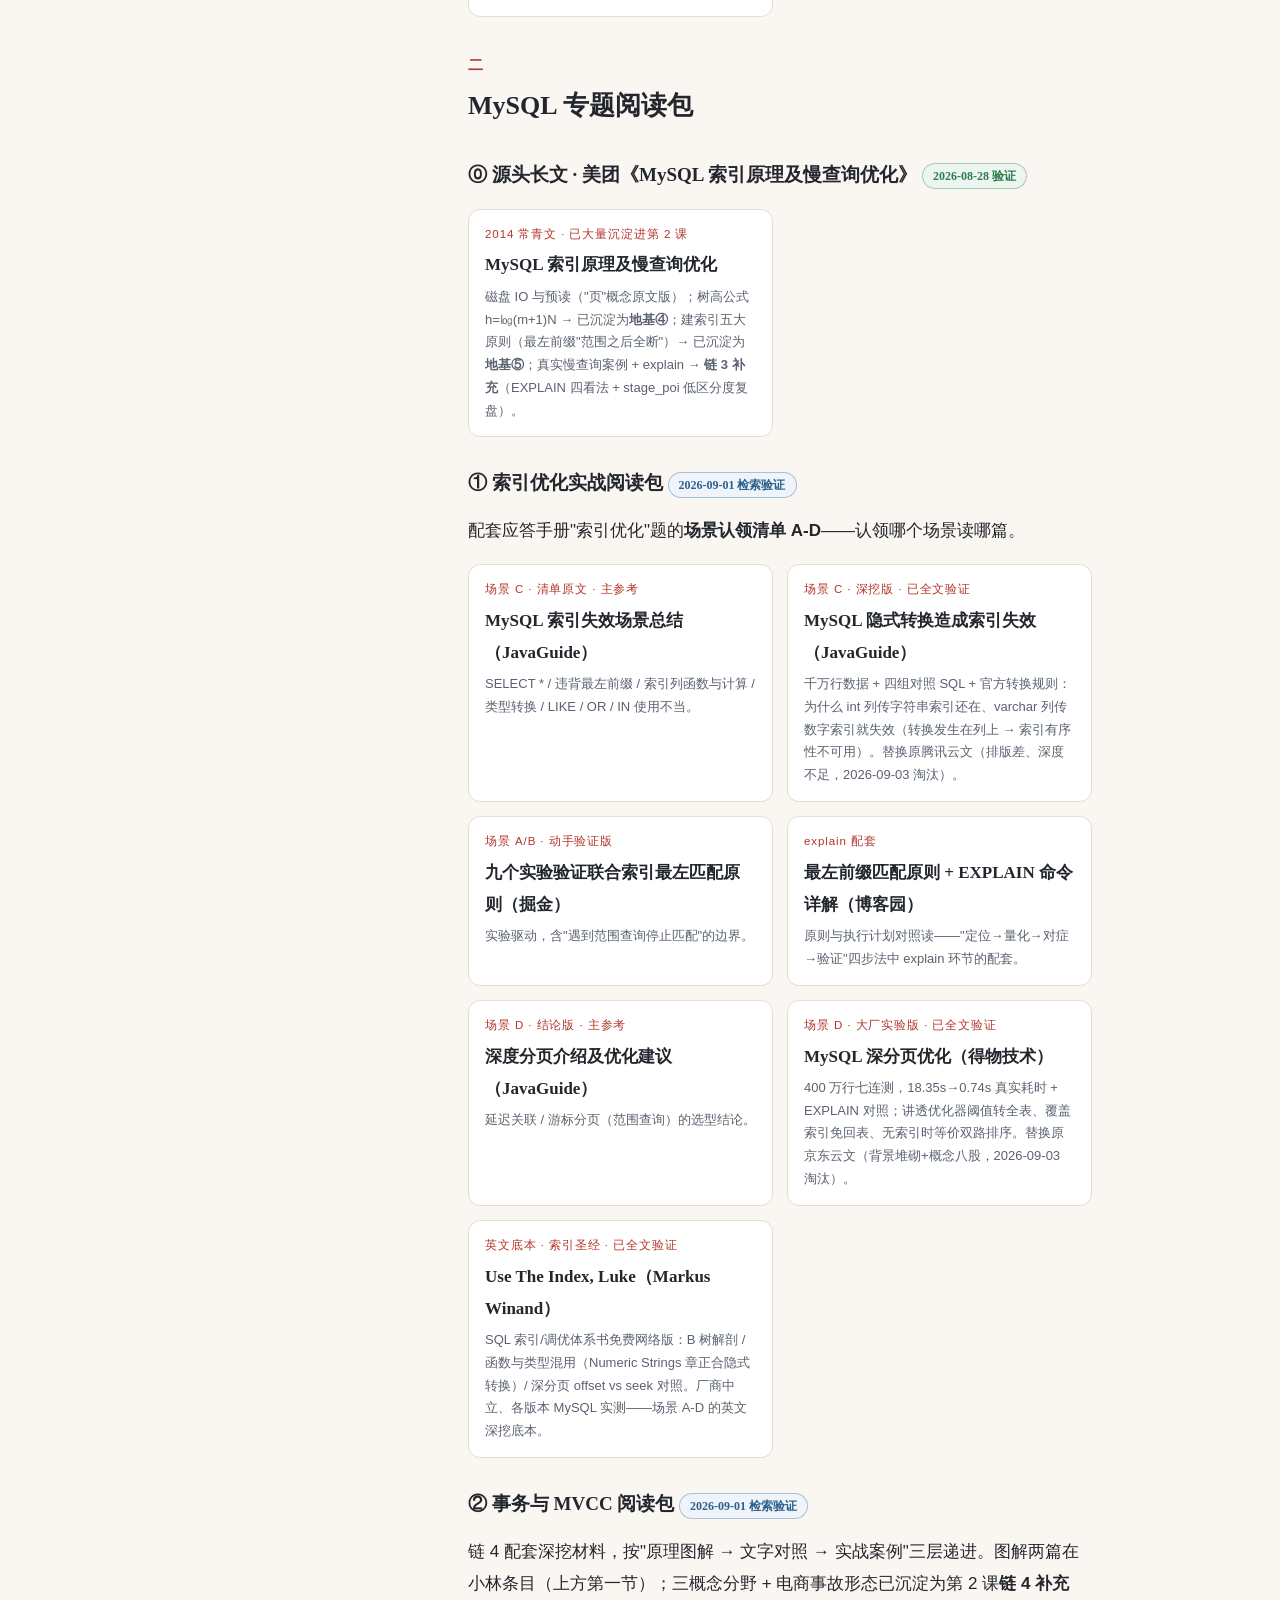
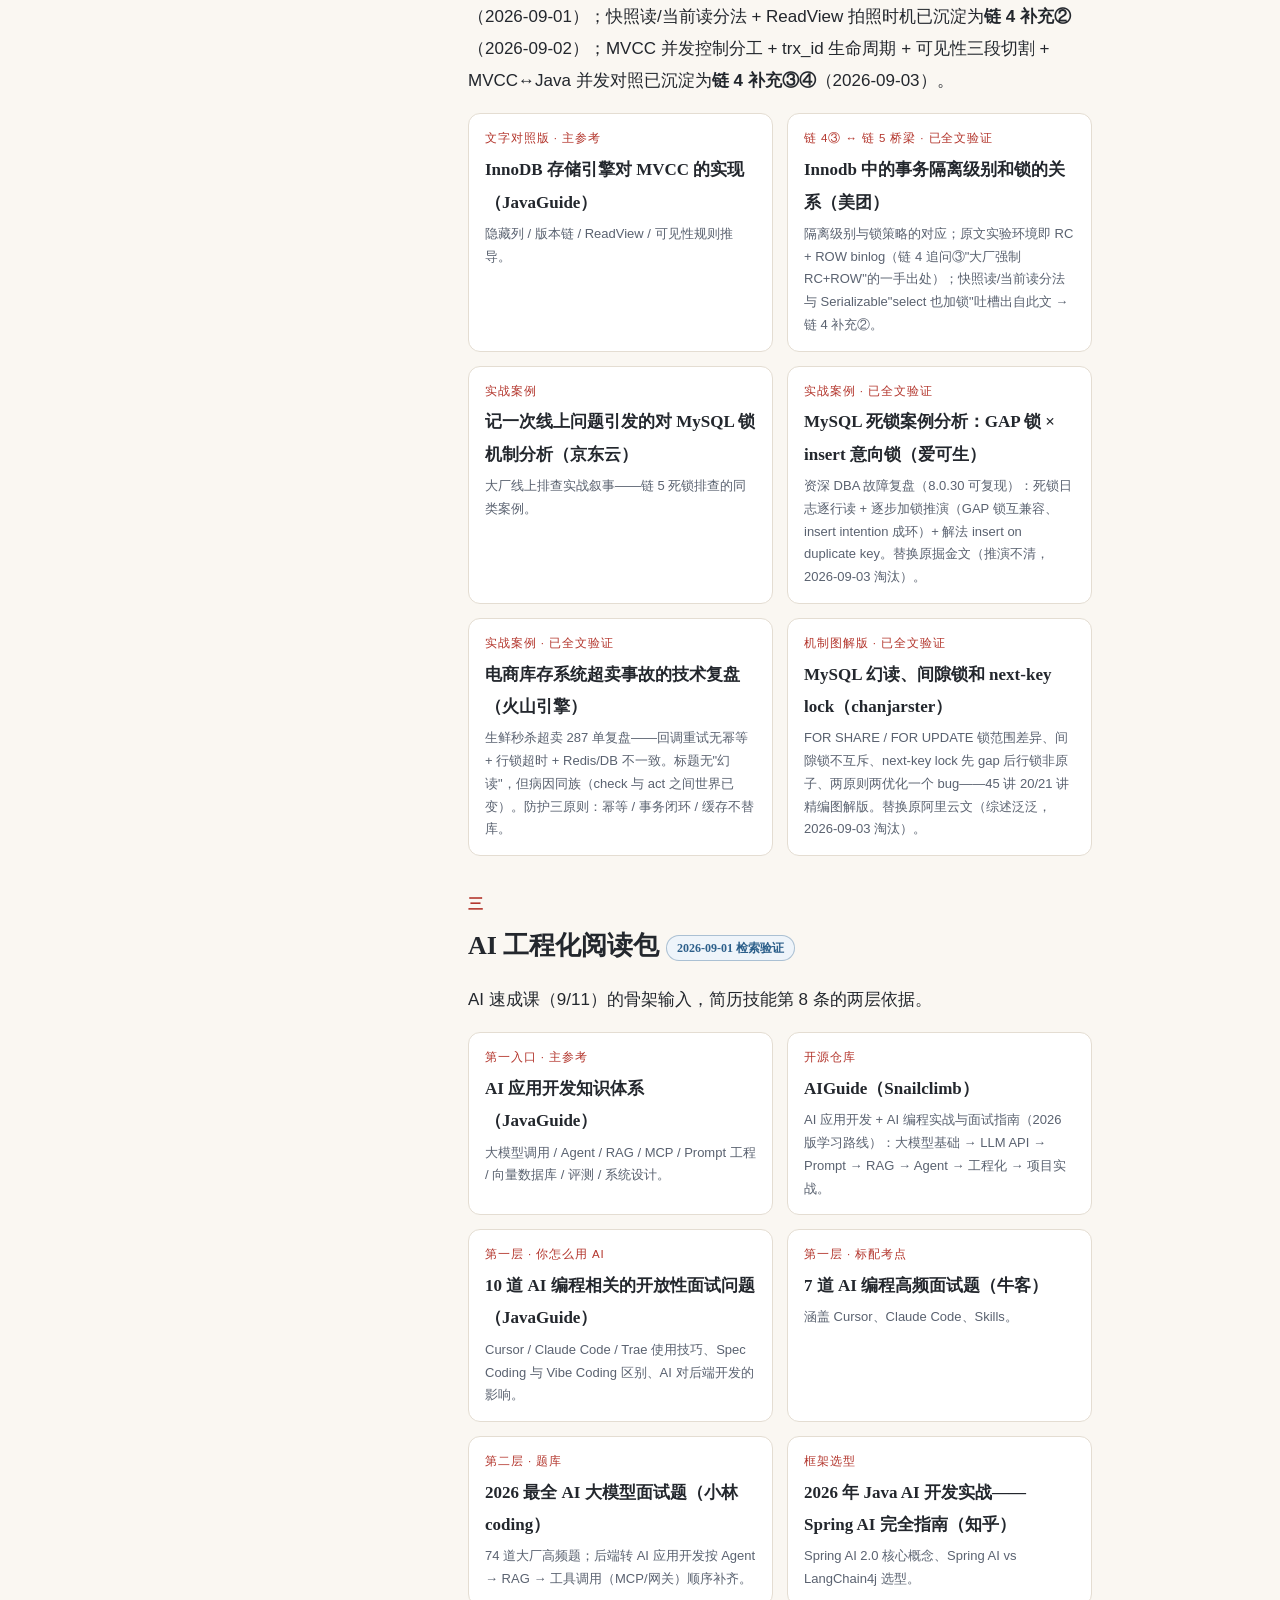
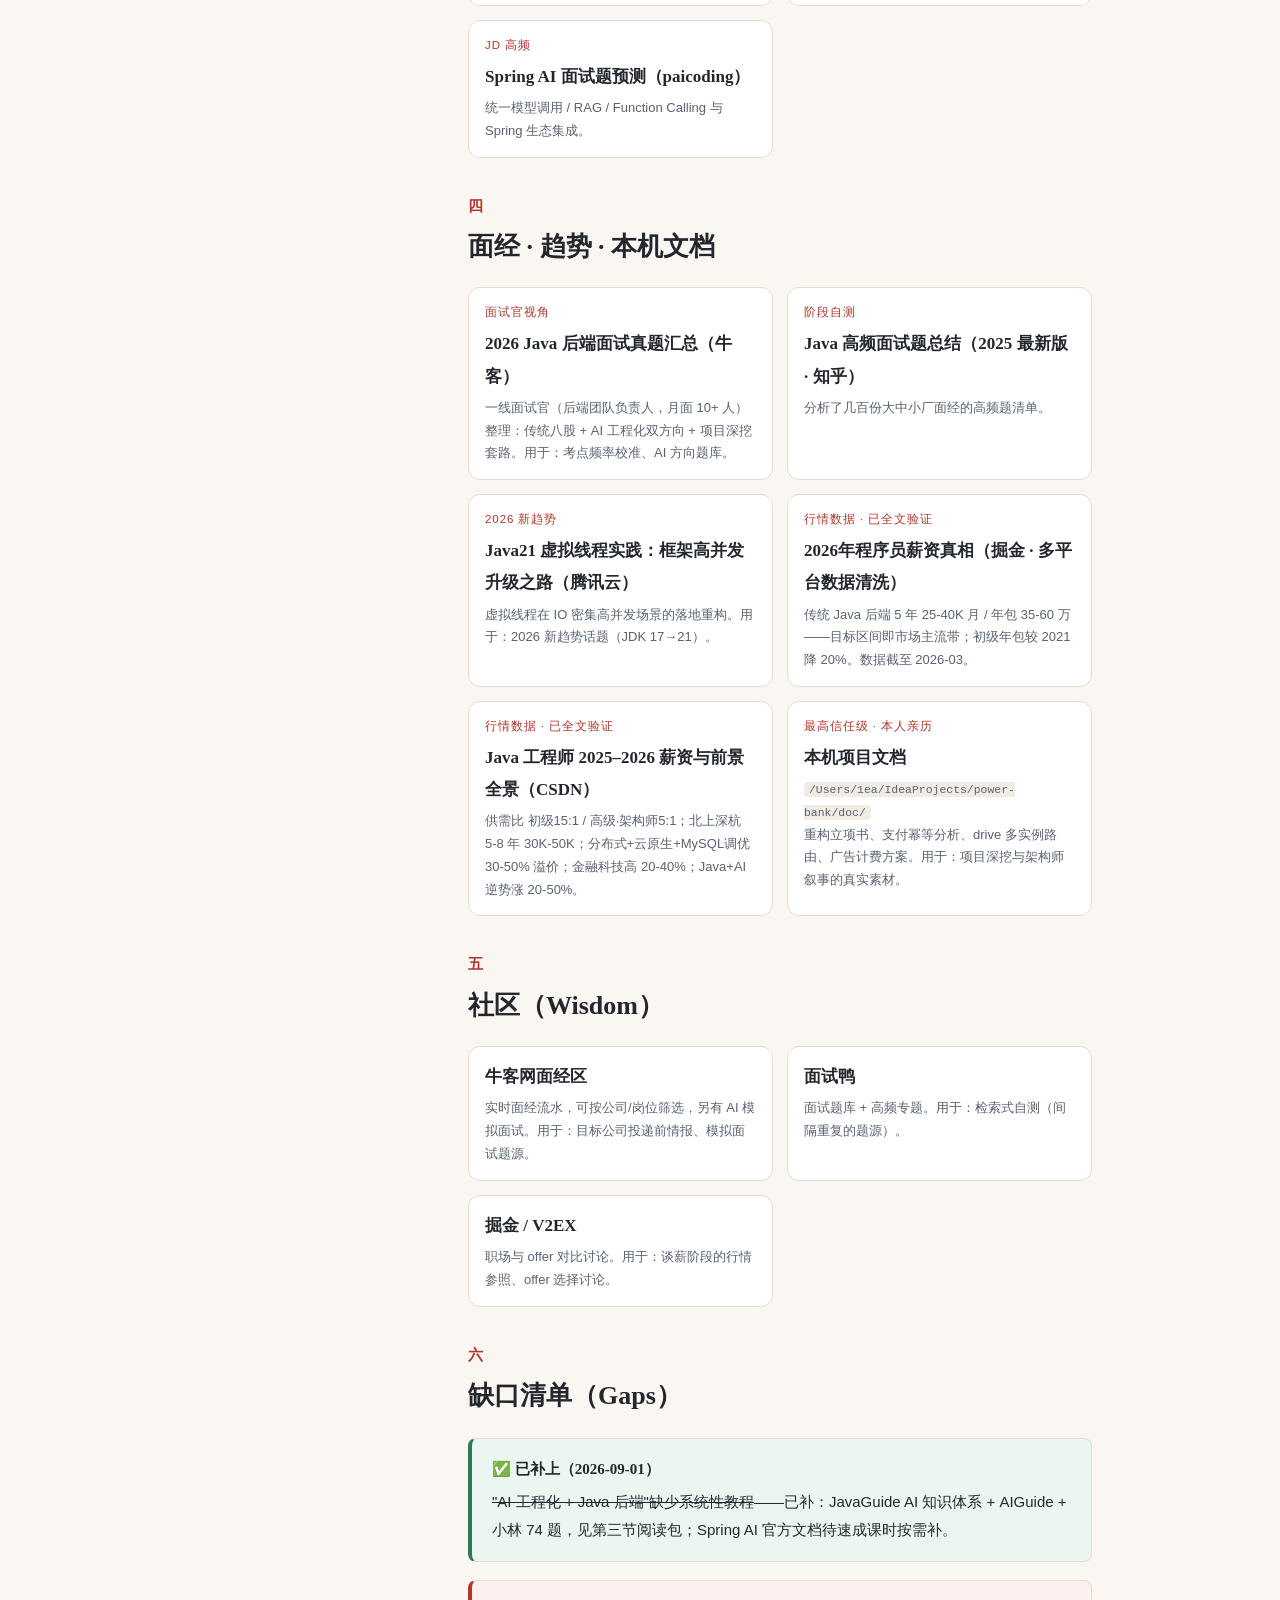
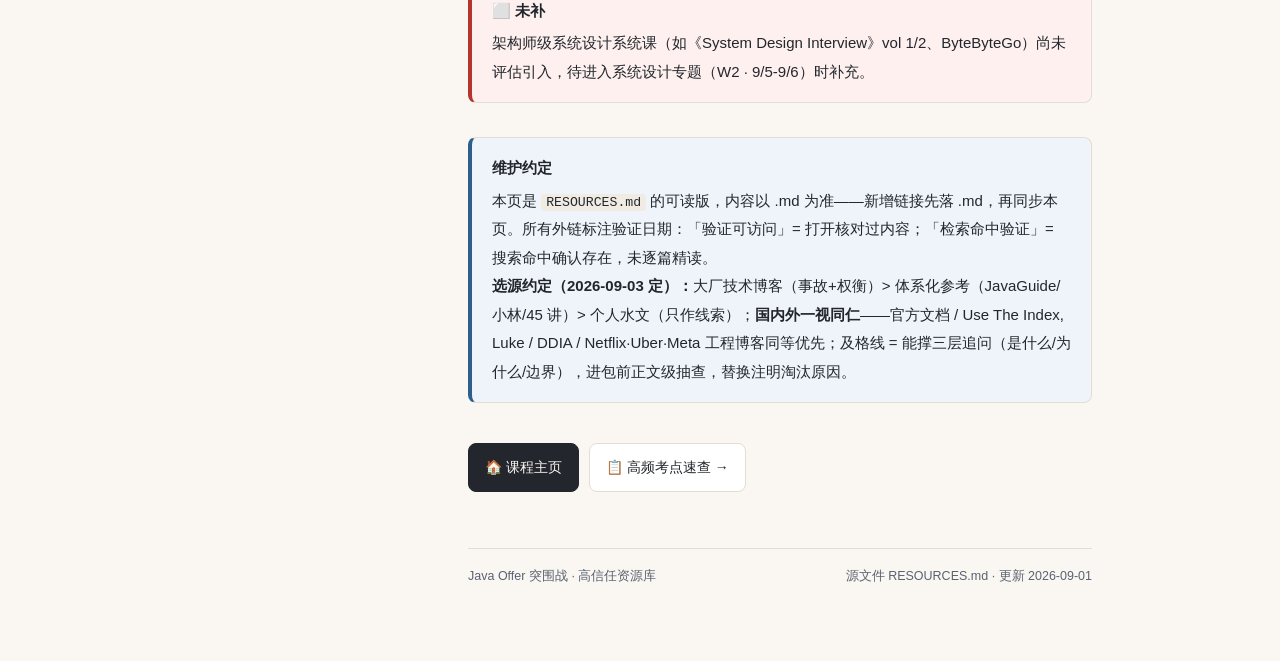
==== commit 975eb11f: "链 5 补充②加锁推演流水线（四步+退化心法+六格速查+死锁三步读法）+ 新开第 4 课 Redis 追问链（六链带实战锚点，侧栏 W2 分组）+ 计划盘 Redis 顺延 9/8-9/9 + 小林日" ====
--- a/resources.html
+++ b/resources.html
@@ -50,8 +50,11 @@
         <div class="d" style="margin-top:6px">
           锁篇（05）逐篇判定（2026-09-07，读序 ②→⑤→⑥→①三节→③，详见第 2 课"链 5 阅读指南"）：<br>
           · 必读：<a href="https://xiaolincoding.com/mysql/lock/how_to_lock.html" target="_blank">是怎么加锁的</a>（两原则两优化案例推演）｜<a href="https://xiaolincoding.com/mysql/lock/deadlock.html" target="_blank">死锁了怎么办</a>（隐式锁转换+排查方法论）<br>
-          · 快读：<a href="https://xiaolincoding.com/mysql/lock/show_lock.html" target="_blank">字节死锁面试题</a>（模拟考）｜<a href="https://xiaolincoding.com/mysql/lock/lock_index.html" target="_blank">update 没加索引锁全表？</a>（锁全表 ≠ 表锁）<br>
-          · 选读三节：<a href="https://xiaolincoding.com/mysql/lock/mysql_lock.html" target="_blank">有哪些锁</a>——只读全局锁 / MDL / 意向锁；可跳：删除导致的幻读（框架现场推）
+          · 快读：<a href="https://xiaolincoding.com/mysql/lock/show_lock.html" target="_blank">字节死锁面试题</a>（模拟考）｜<a href="https://xiaolincoding.com/mysql/lock/update_index.html" target="_blank">update 没加索引锁全表？</a>（锁全表 ≠ 表锁）<br>
+          · 选读三节：<a href="https://xiaolincoding.com/mysql/lock/mysql_lock.html" target="_blank">有哪些锁</a>——只读全局锁 / MDL / 意向锁；可跳：<a href="https://xiaolincoding.com/mysql/lock/lock_phantom.html" target="_blank">删除导致的幻读</a>（框架现场推）
+        </div>
+        <div class="d" style="margin-top:6px">
+          日志/内存篇判定（2026-09-07）：精读 <a href="https://www.xiaolincoding.com/mysql/log/how_update.html" target="_blank">undo/redo/binlog</a> 增量三小节（WAL+环形写 / 物理 vs 逻辑日志 / 刷盘参数 0/1/2 + sync_binlog）｜<a href="https://www.xiaolincoding.com/mysql/buffer_pool/buffer_pool.html" target="_blank">Buffer Pool</a> 精读两块（改进版 LRU、change buffer）；架构篇已通关＝地基①②⑥
         </div>
       </div>
       <a class="card" href="https://jums.gitbook.io/mysql-shi-zhan-45-jiang" target="_blank">
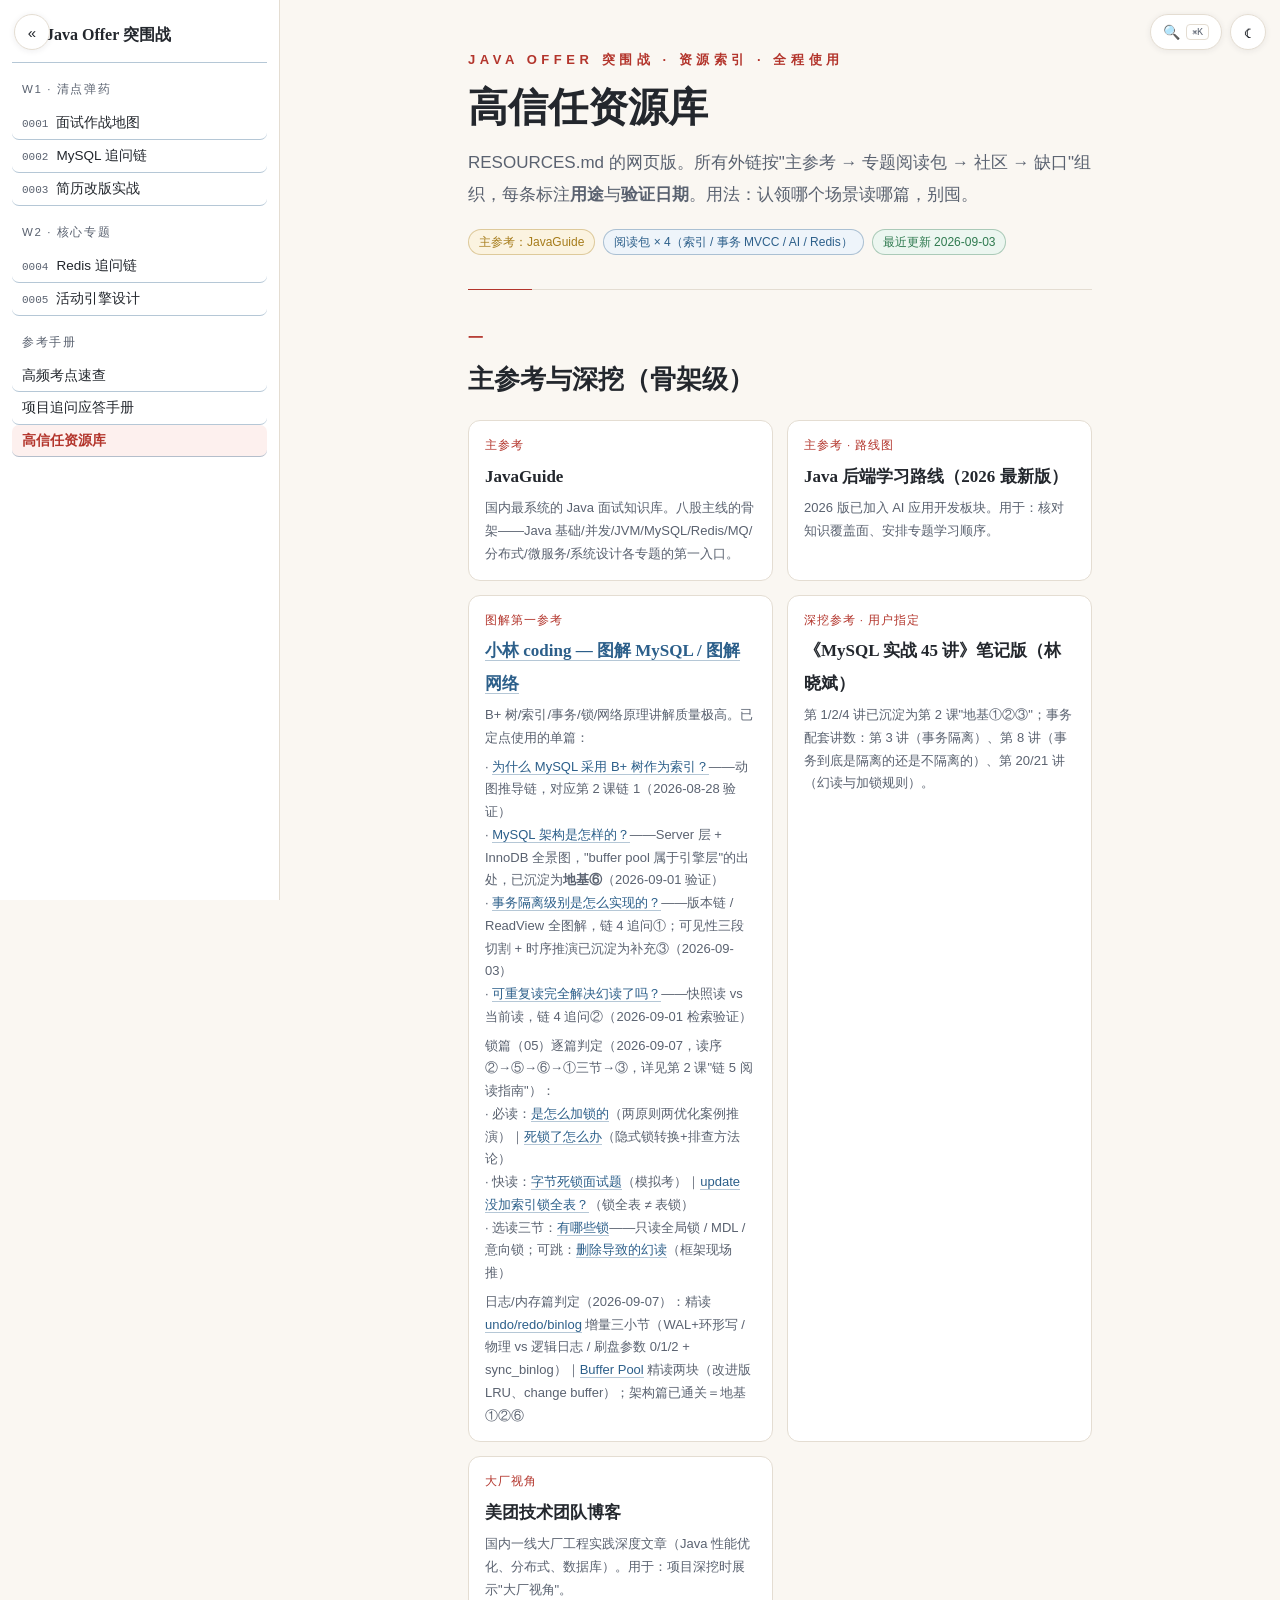
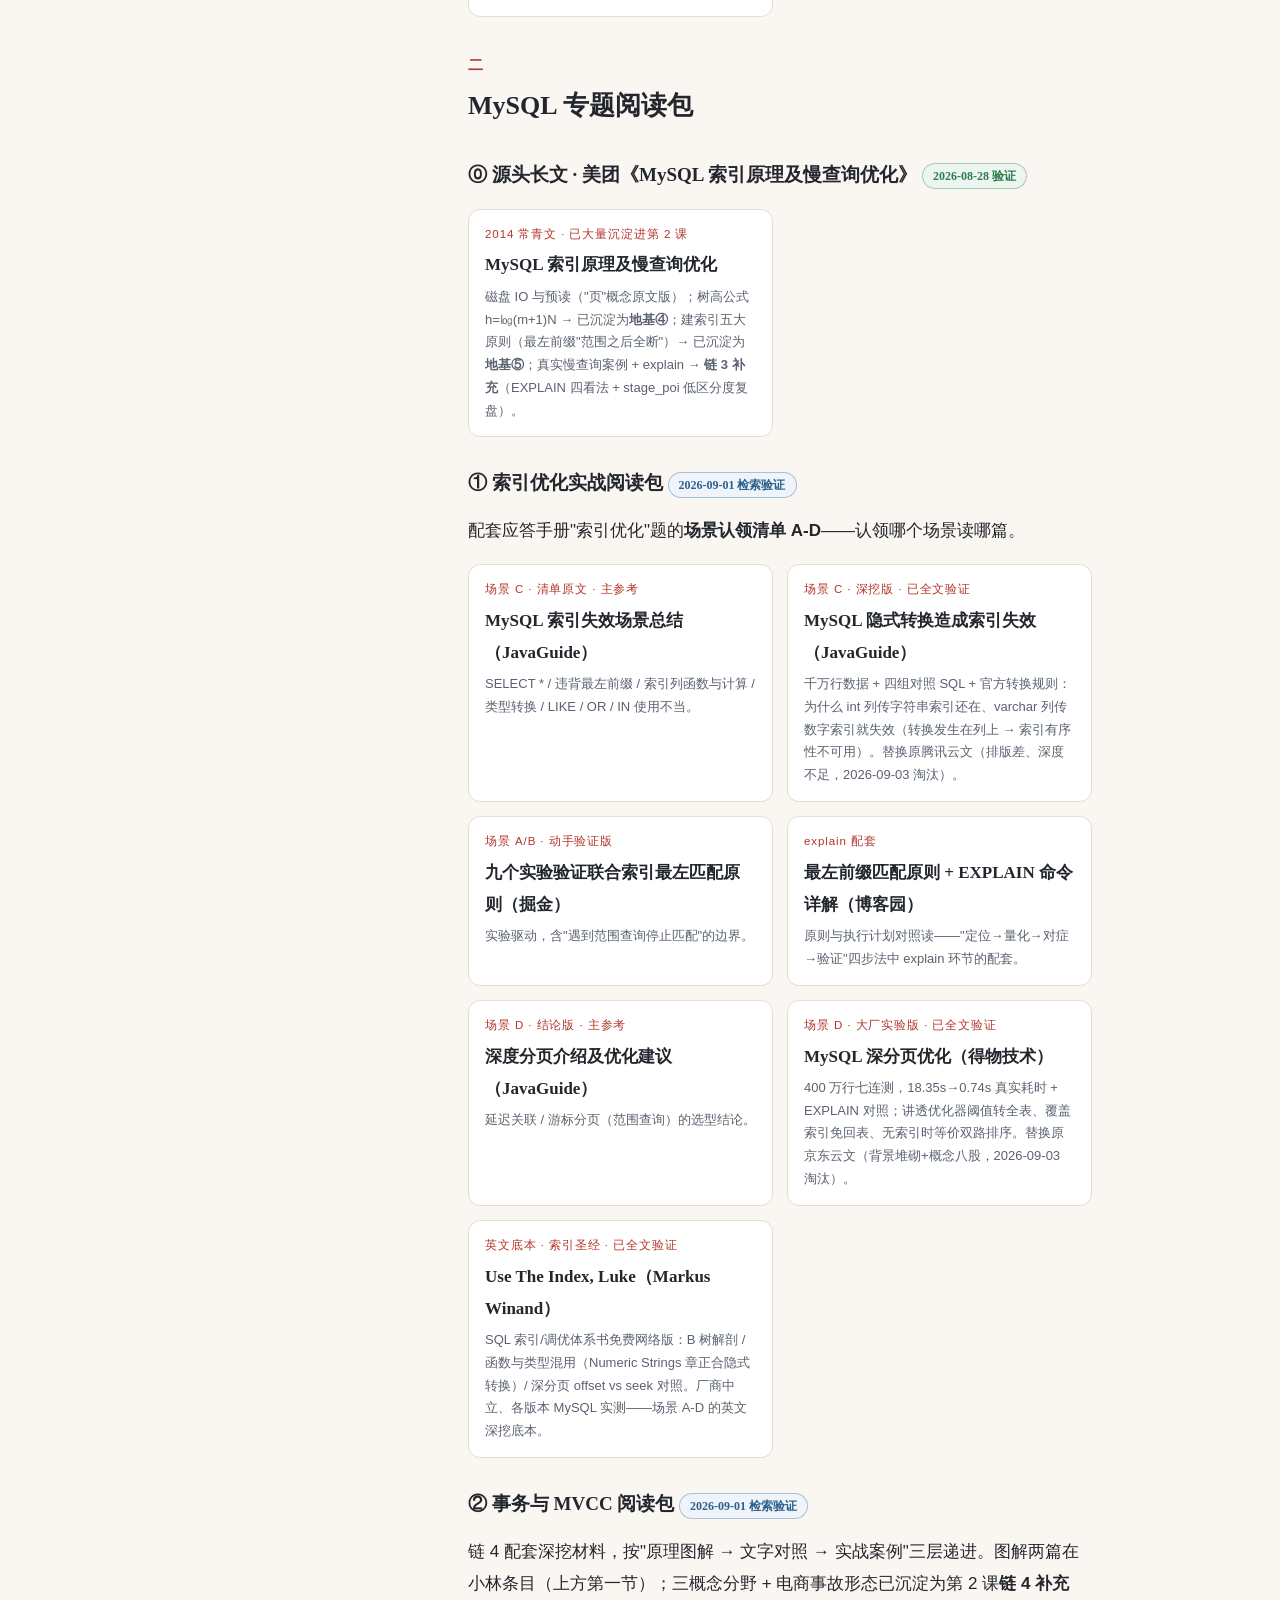
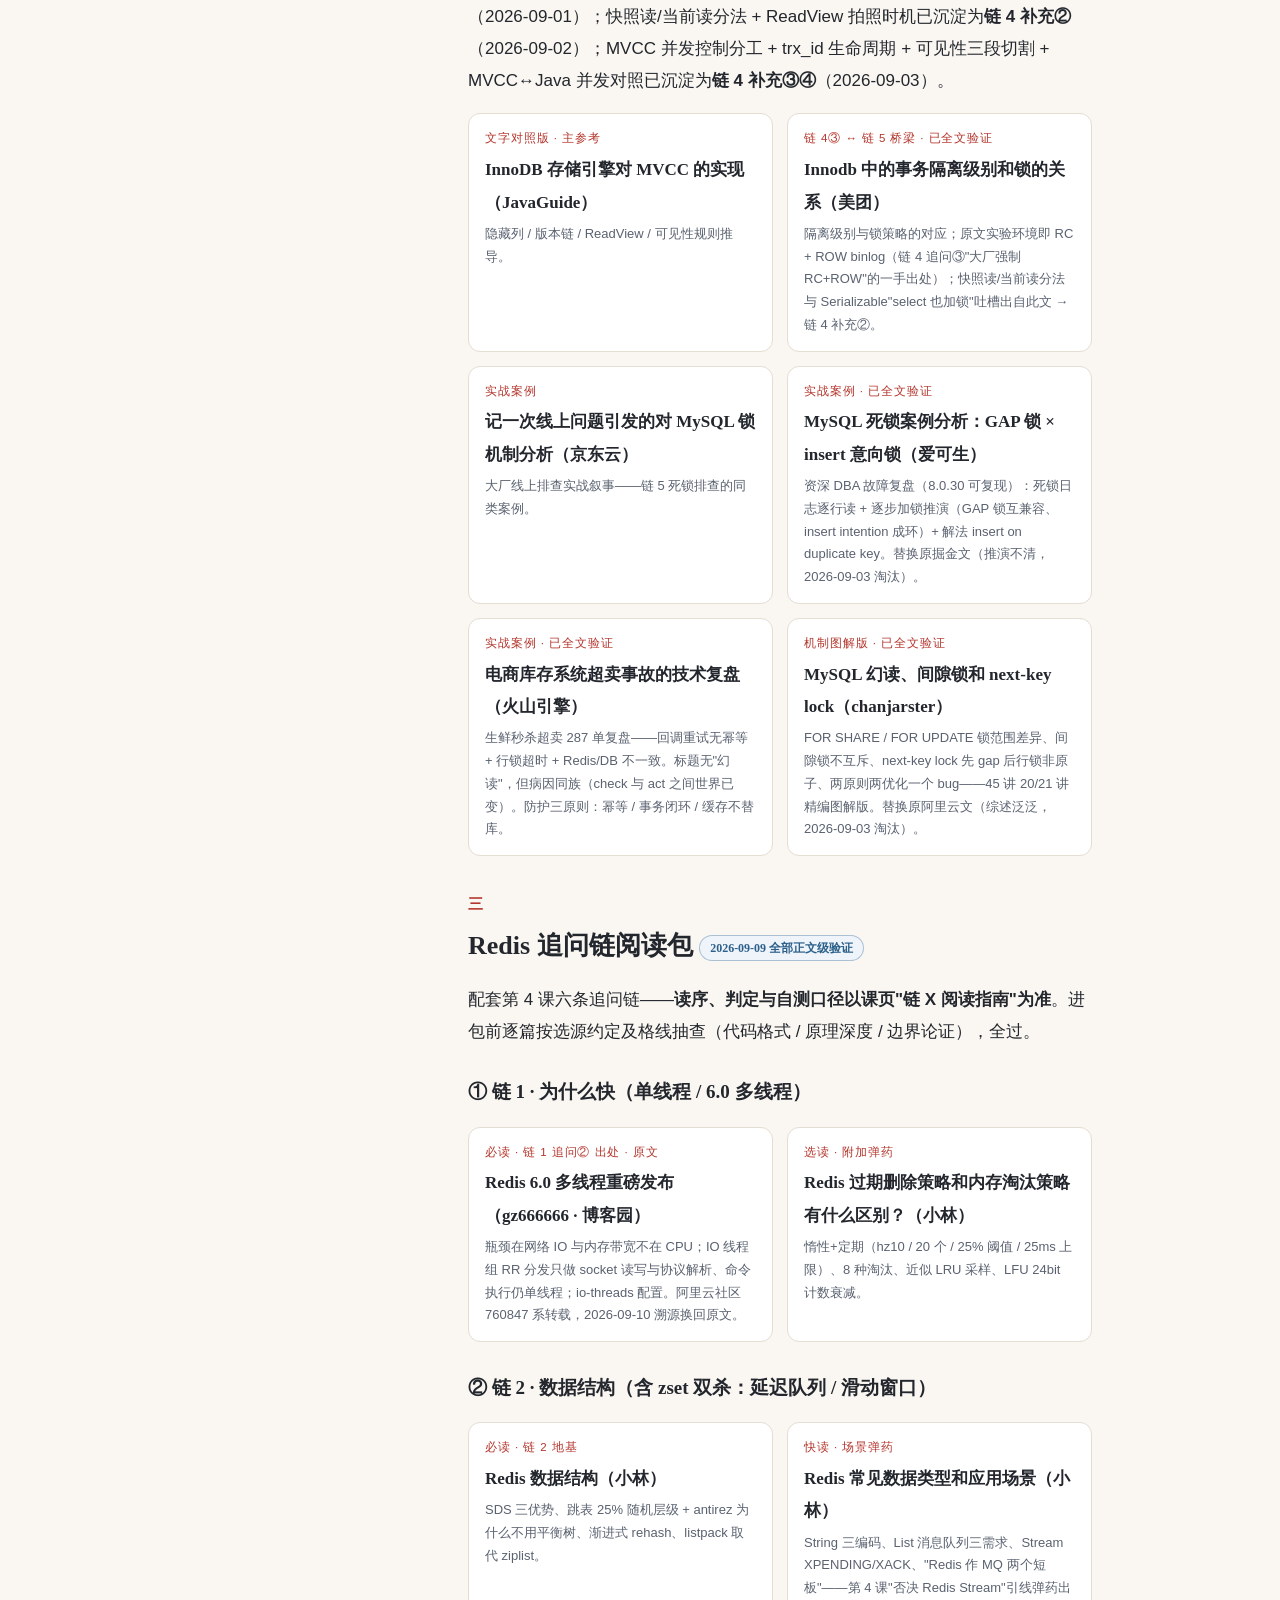
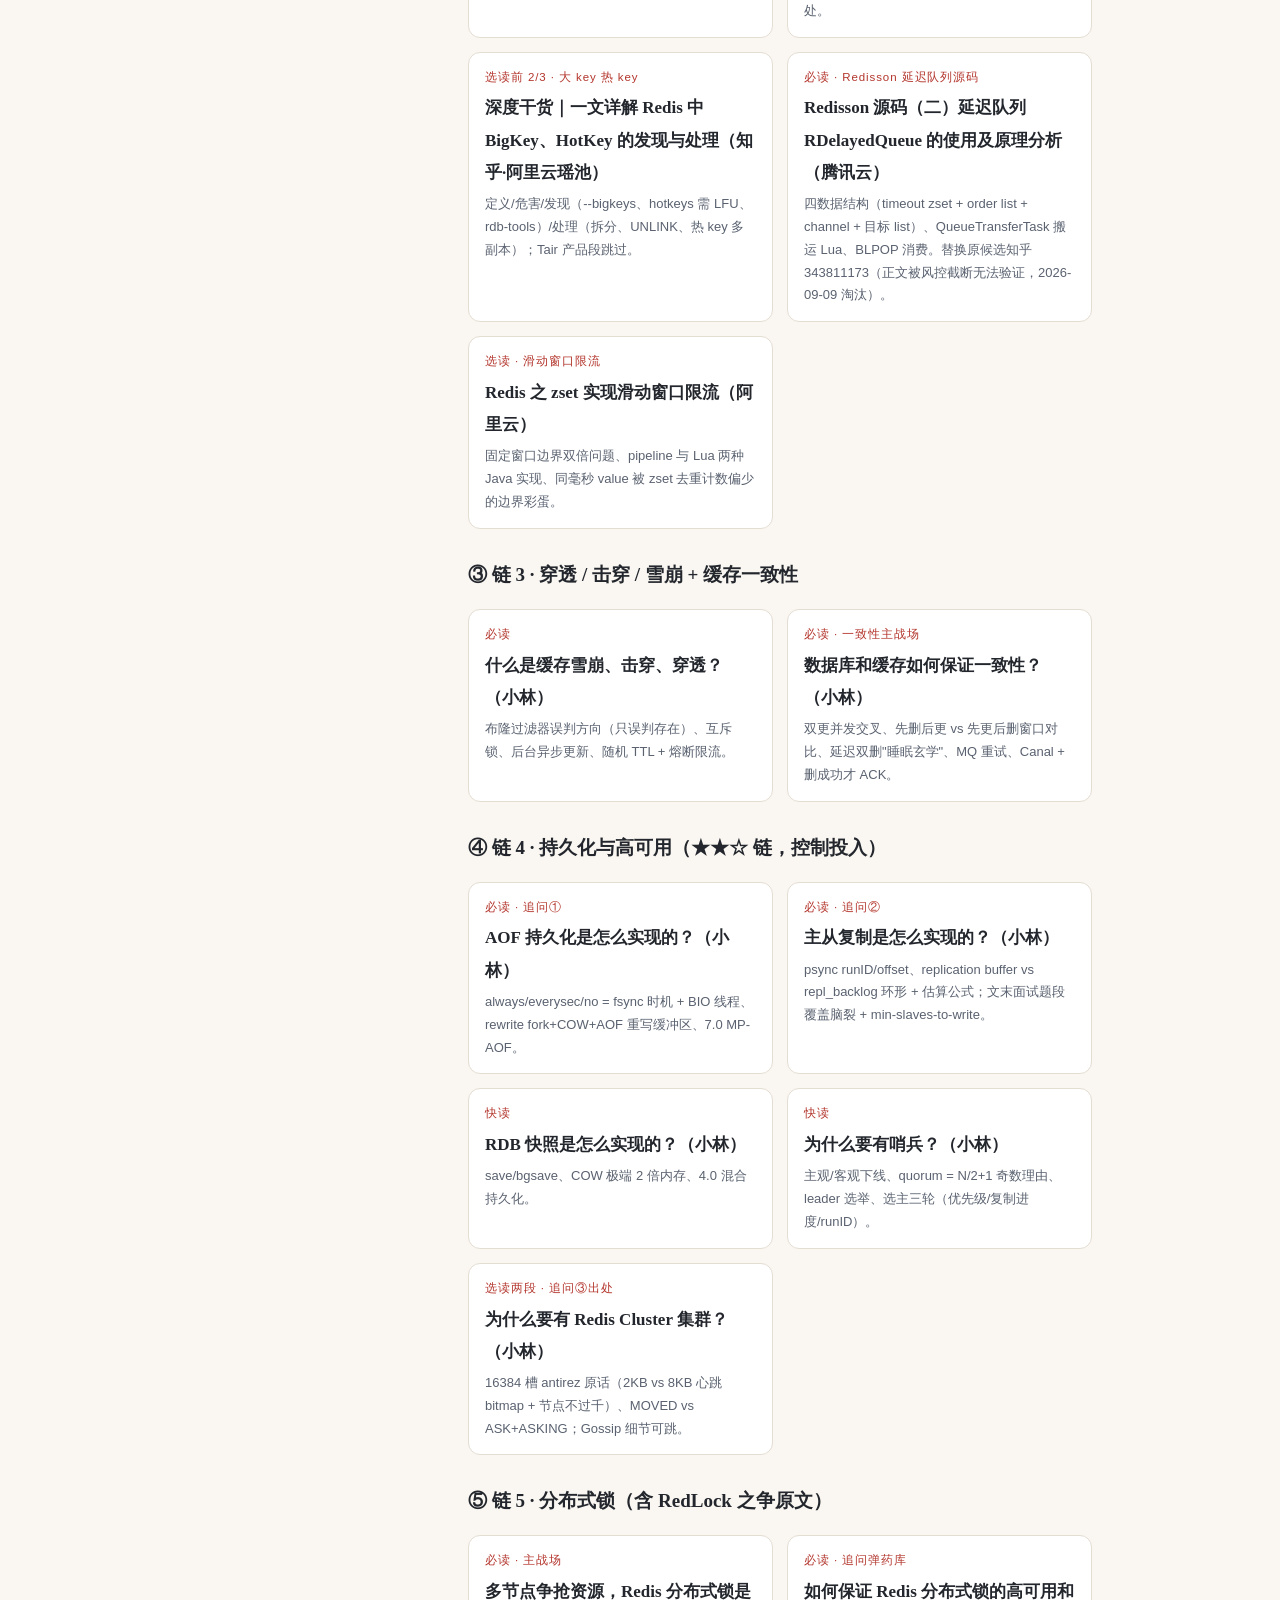
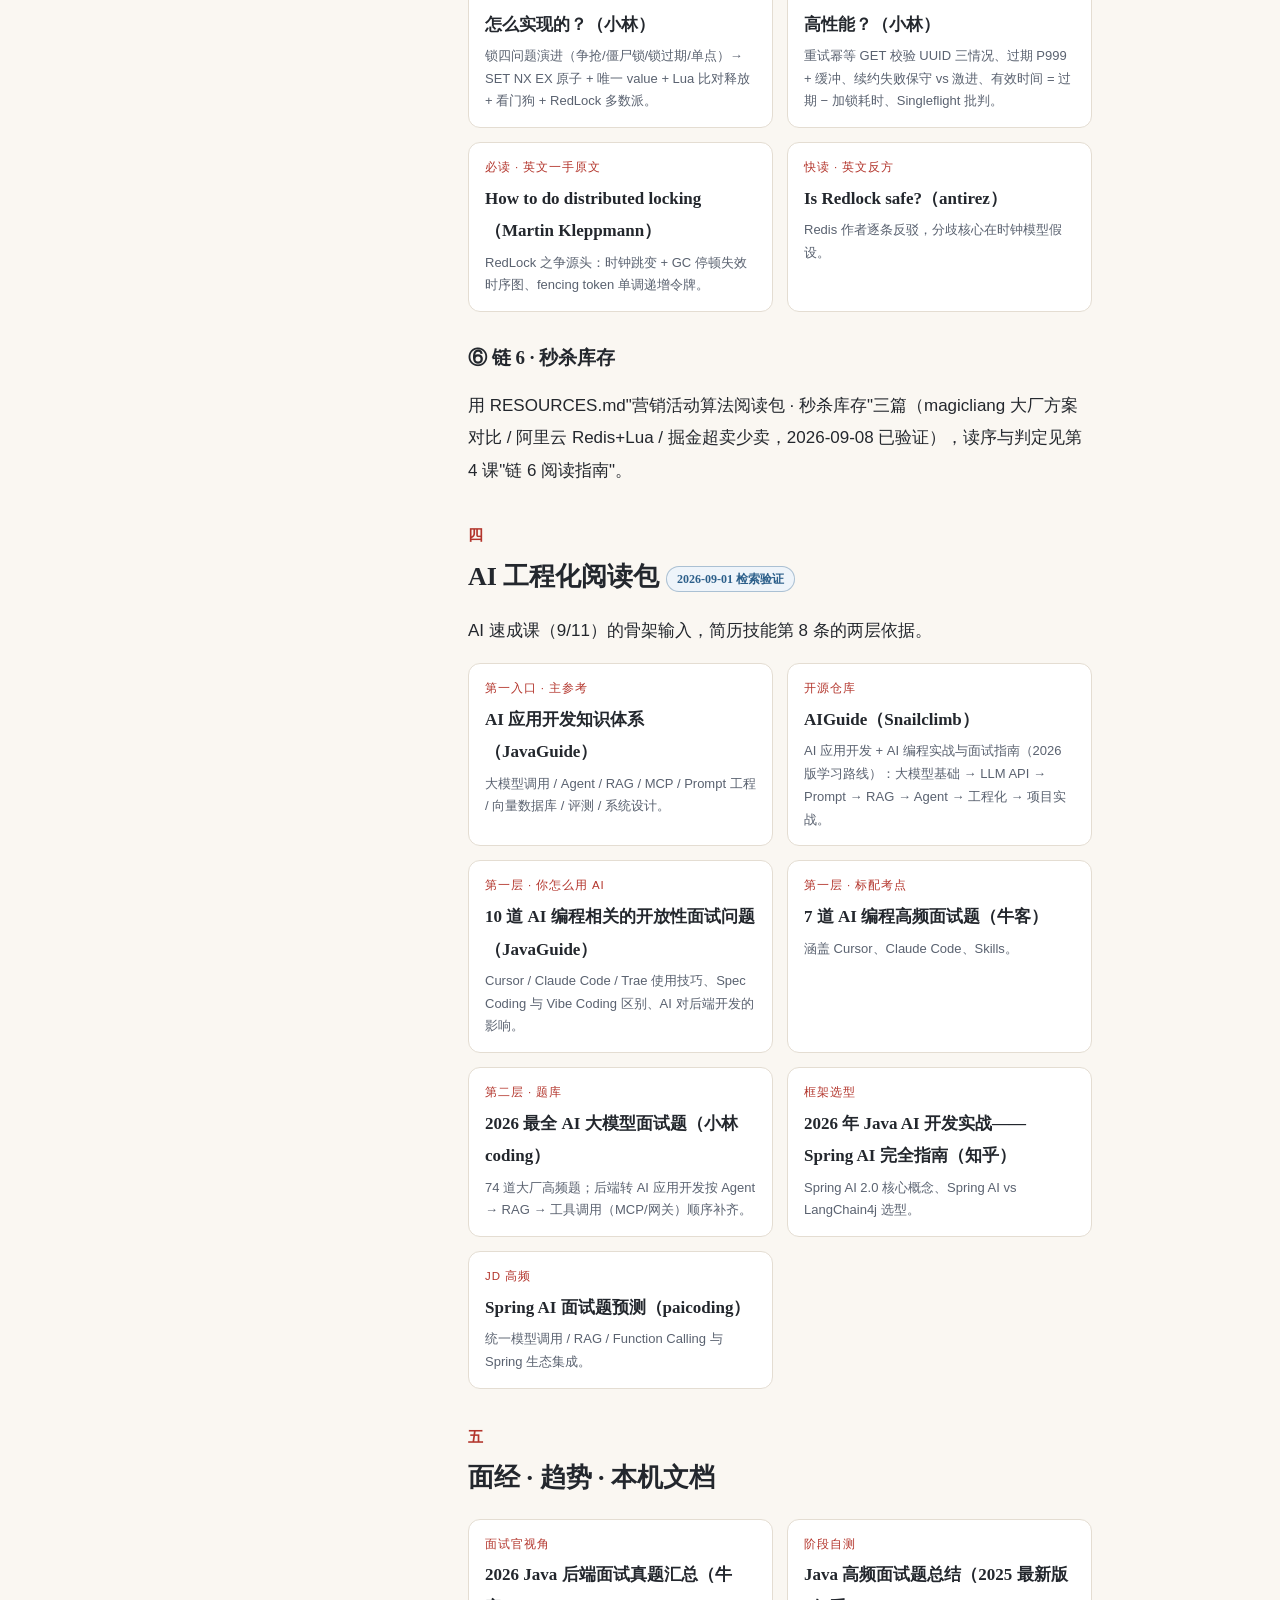
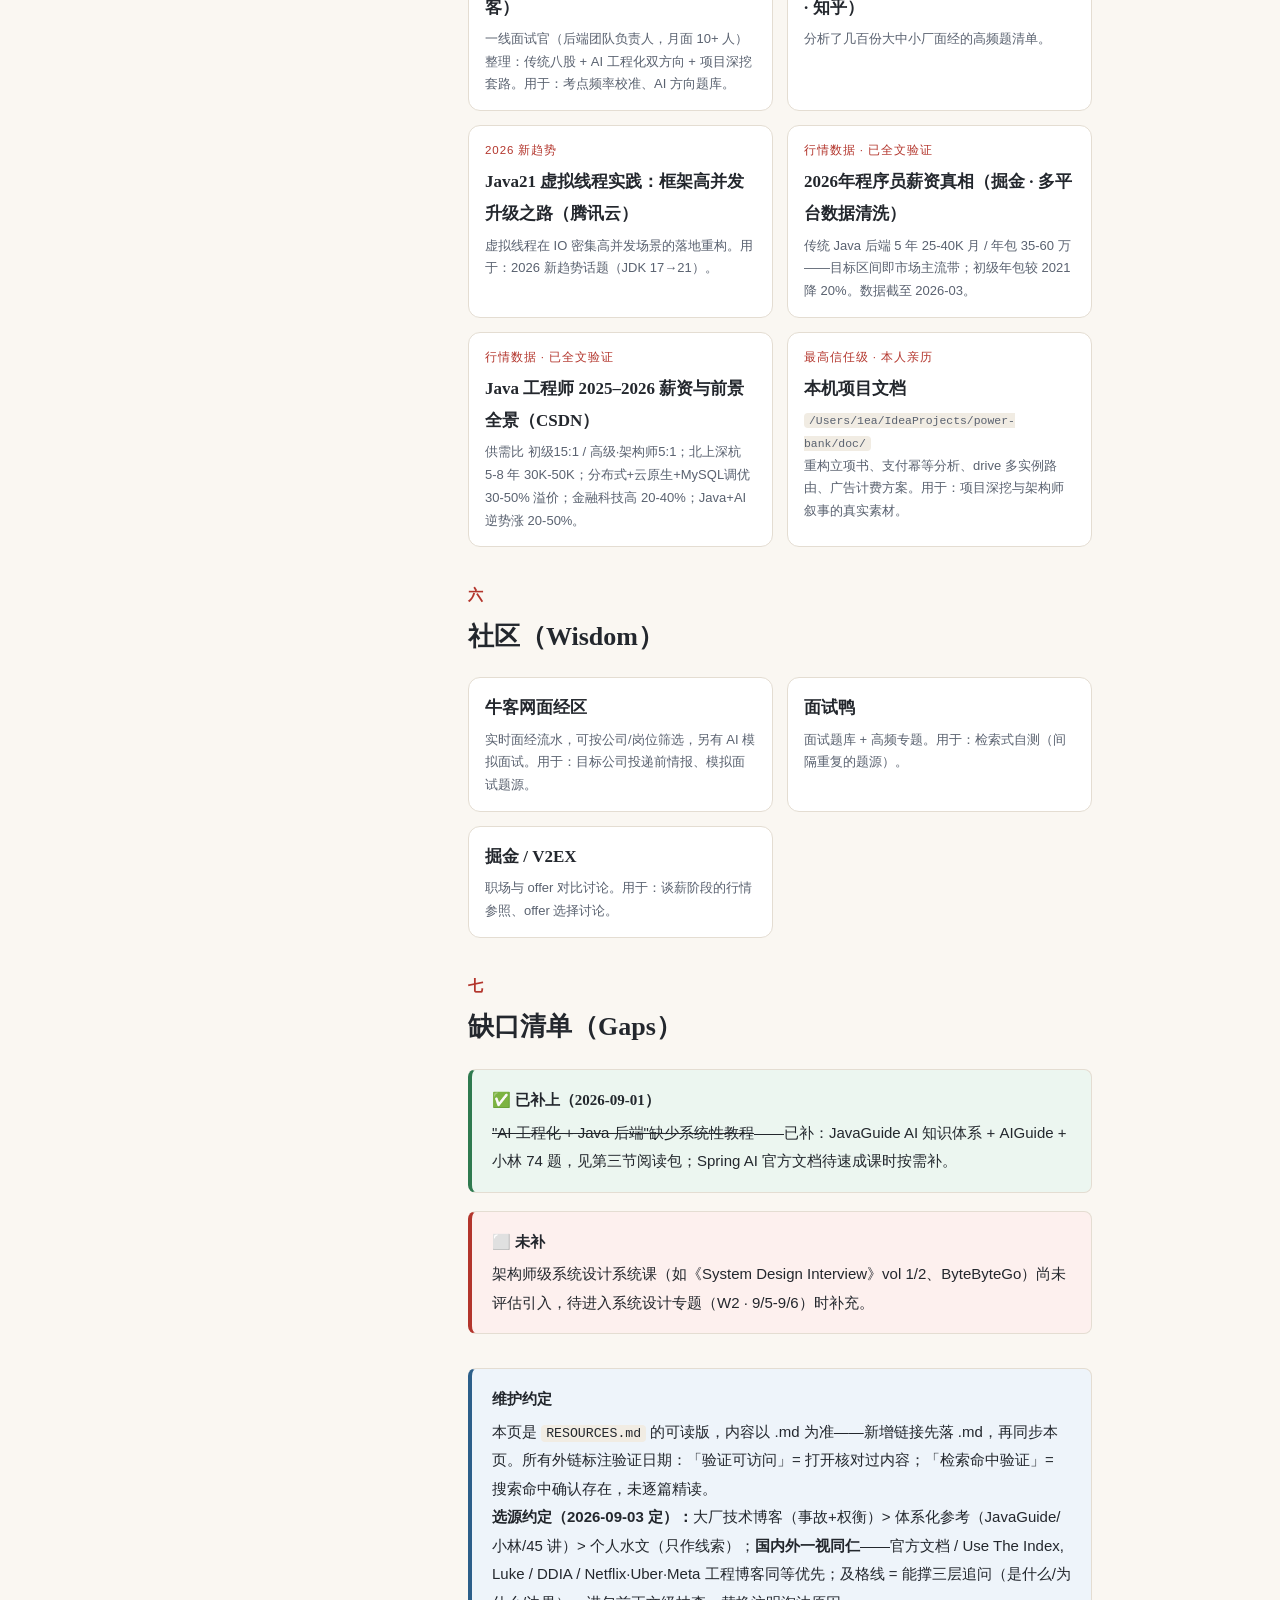
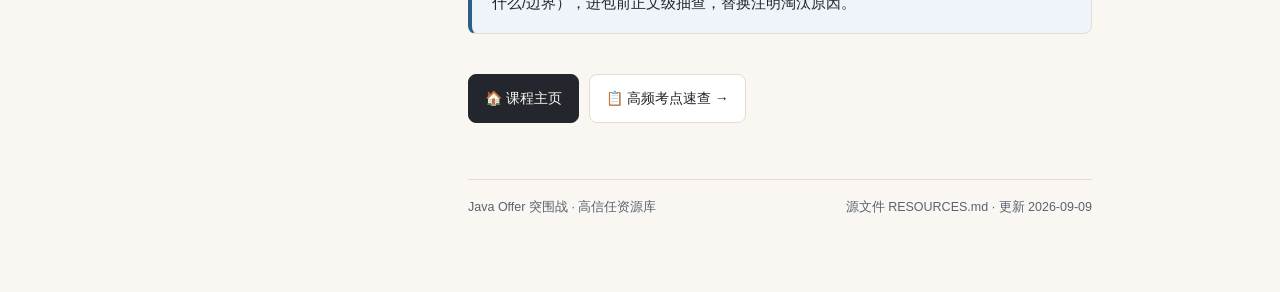
==== commit 6a2f8b17: "Redis 六链阅读包入册：0004 每链前挂 📖 阅读指南（必读/快读/选读+增量判定+自测口径，18 篇正文级验证全过、2 候选淘汰：知乎 343811173 风控截断/小林主线太浅）+RESOU" ====
--- a/resources.html
+++ b/resources.html
@@ -17,7 +17,7 @@
   <p class="subtitle">RESOURCES.md 的网页版。所有外链按"主参考 → 专题阅读包 → 社区 → 缺口"组织，每条标注<b>用途</b>与<b>验证日期</b>。用法：认领哪个场景读哪篇，别囤。</p>
   <div class="meta-badges">
     <span class="badge gold">主参考：JavaGuide</span>
-    <span class="badge blue">阅读包 × 3（索引 / 事务 MVCC / AI）</span>
+    <span class="badge blue">阅读包 × 4（索引 / 事务 MVCC / AI / Redis）</span>
     <span class="badge green">最近更新 2026-09-03</span>
   </div>
 
@@ -159,9 +159,128 @@
     </div>
   </section>
 
-  <!-- ==================== 三、AI 工程化阅读包 ==================== -->
-  <section>
-    <h2><span class="no">三</span>AI 工程化阅读包 <span class="badge blue" style="vertical-align:middle">2026-09-01 检索验证</span></h2>
+  <!-- ==================== 三、Redis 追问链阅读包 ==================== -->
+  <section>
+    <h2><span class="no">三</span>Redis 追问链阅读包 <span class="badge blue" style="vertical-align:middle">2026-09-09 全部正文级验证</span></h2>
+    <p class="lead">配套第 4 课六条追问链——<b>读序、判定与自测口径以课页"链 X 阅读指南"为准</b>。进包前逐篇按选源约定及格线抽查（代码格式 / 原理深度 / 边界论证），全过。</p>
+
+    <h3>① 链 1 · 为什么快（单线程 / 6.0 多线程）</h3>
+    <div class="cards">
+      <a class="card" href="https://www.cnblogs.com/gz666666/p/12901507.html" target="_blank">
+        <div class="n">必读 · 链 1 追问② 出处 · 原文</div>
+        <div class="t">Redis 6.0 多线程重磅发布（gz666666 · 博客园）</div>
+        <div class="d">瓶颈在网络 IO 与内存带宽不在 CPU；IO 线程组 RR 分发只做 socket 读写与协议解析、命令执行仍单线程；io-threads 配置。阿里云社区 760847 系转载，2026-09-10 溯源换回原文。</div>
+      </a>
+      <a class="card" href="https://xiaolincoding.com/redis/module/strategy.html" target="_blank">
+        <div class="n">选读 · 附加弹药</div>
+        <div class="t">Redis 过期删除策略和内存淘汰策略有什么区别？（小林）</div>
+        <div class="d">惰性+定期（hz10 / 20 个 / 25% 阈值 / 25ms 上限）、8 种淘汰、近似 LRU 采样、LFU 24bit 计数衰减。</div>
+      </a>
+    </div>
+
+    <h3>② 链 2 · 数据结构（含 zset 双杀：延迟队列 / 滑动窗口）</h3>
+    <div class="cards">
+      <a class="card" href="https://xiaolincoding.com/redis/data_struct/data_struct.html" target="_blank">
+        <div class="n">必读 · 链 2 地基</div>
+        <div class="t">Redis 数据结构（小林）</div>
+        <div class="d">SDS 三优势、跳表 25% 随机层级 + antirez 为什么不用平衡树、渐进式 rehash、listpack 取代 ziplist。</div>
+      </a>
+      <a class="card" href="https://xiaolincoding.com/redis/data_struct/command.html" target="_blank">
+        <div class="n">快读 · 场景弹药</div>
+        <div class="t">Redis 常见数据类型和应用场景（小林）</div>
+        <div class="d">String 三编码、List 消息队列三需求、Stream XPENDING/XACK、"Redis 作 MQ 两个短板"——第 4 课"否决 Redis Stream"引线弹药出处。</div>
+      </a>
+      <a class="card" href="https://zhuanlan.zhihu.com/p/405337501" target="_blank">
+        <div class="n">选读前 2/3 · 大 key 热 key</div>
+        <div class="t">深度干货｜一文详解 Redis 中 BigKey、HotKey 的发现与处理（知乎·阿里云瑶池）</div>
+        <div class="d">定义/危害/发现（--bigkeys、hotkeys 需 LFU、rdb-tools）/处理（拆分、UNLINK、热 key 多副本）；Tair 产品段跳过。</div>
+      </a>
+      <a class="card" href="https://cloud.tencent.com/developer/article/2393347" target="_blank">
+        <div class="n">必读 · Redisson 延迟队列源码</div>
+        <div class="t">Redisson 源码（二）延迟队列 RDelayedQueue 的使用及原理分析（腾讯云）</div>
+        <div class="d">四数据结构（timeout zset + order list + channel + 目标 list）、QueueTransferTask 搬运 Lua、BLPOP 消费。替换原候选知乎 343811173（正文被风控截断无法验证，2026-09-09 淘汰）。</div>
+      </a>
+      <a class="card" href="https://developer.aliyun.com/article/830956" target="_blank">
+        <div class="n">选读 · 滑动窗口限流</div>
+        <div class="t">Redis 之 zset 实现滑动窗口限流（阿里云）</div>
+        <div class="d">固定窗口边界双倍问题、pipeline 与 Lua 两种 Java 实现、同毫秒 value 被 zset 去重计数偏少的边界彩蛋。</div>
+      </a>
+    </div>
+
+    <h3>③ 链 3 · 穿透 / 击穿 / 雪崩 + 缓存一致性</h3>
+    <div class="cards">
+      <a class="card" href="https://xiaolincoding.com/redis/cluster/cache_problem.html" target="_blank">
+        <div class="n">必读</div>
+        <div class="t">什么是缓存雪崩、击穿、穿透？（小林）</div>
+        <div class="d">布隆过滤器误判方向（只误判存在）、互斥锁、后台异步更新、随机 TTL + 熔断限流。</div>
+      </a>
+      <a class="card" href="https://xiaolincoding.com/redis/architecture/mysql_redis_consistency.html" target="_blank">
+        <div class="n">必读 · 一致性主战场</div>
+        <div class="t">数据库和缓存如何保证一致性？（小林）</div>
+        <div class="d">双更并发交叉、先删后更 vs 先更后删窗口对比、延迟双删"睡眠玄学"、MQ 重试、Canal + 删成功才 ACK。</div>
+      </a>
+    </div>
+
+    <h3>④ 链 4 · 持久化与高可用（★★☆ 链，控制投入）</h3>
+    <div class="cards">
+      <a class="card" href="https://xiaolincoding.com/redis/storage/aof.html" target="_blank">
+        <div class="n">必读 · 追问①</div>
+        <div class="t">AOF 持久化是怎么实现的？（小林）</div>
+        <div class="d">always/everysec/no = fsync 时机 + BIO 线程、rewrite fork+COW+AOF 重写缓冲区、7.0 MP-AOF。</div>
+      </a>
+      <a class="card" href="https://xiaolincoding.com/redis/cluster/master_slave_replication.html" target="_blank">
+        <div class="n">必读 · 追问②</div>
+        <div class="t">主从复制是怎么实现的？（小林）</div>
+        <div class="d">psync runID/offset、replication buffer vs repl_backlog 环形 + 估算公式；文末面试题段覆盖脑裂 + min-slaves-to-write。</div>
+      </a>
+      <a class="card" href="https://xiaolincoding.com/redis/storage/rdb.html" target="_blank">
+        <div class="n">快读</div>
+        <div class="t">RDB 快照是怎么实现的？（小林）</div>
+        <div class="d">save/bgsave、COW 极端 2 倍内存、4.0 混合持久化。</div>
+      </a>
+      <a class="card" href="https://xiaolincoding.com/redis/cluster/sentinel.html" target="_blank">
+        <div class="n">快读</div>
+        <div class="t">为什么要有哨兵？（小林）</div>
+        <div class="d">主观/客观下线、quorum = N/2+1 奇数理由、leader 选举、选主三轮（优先级/复制进度/runID）。</div>
+      </a>
+      <a class="card" href="https://xiaolincoding.com/redis/cluster/cluster.html" target="_blank">
+        <div class="n">选读两段 · 追问③出处</div>
+        <div class="t">为什么要有 Redis Cluster 集群？（小林）</div>
+        <div class="d">16384 槽 antirez 原话（2KB vs 8KB 心跳 bitmap + 节点不过千）、MOVED vs ASK+ASKING；Gossip 细节可跳。</div>
+      </a>
+    </div>
+
+    <h3>⑤ 链 5 · 分布式锁（含 RedLock 之争原文）</h3>
+    <div class="cards">
+      <a class="card" href="https://xiaolincoding.com/redis/module/setnx.html" target="_blank">
+        <div class="n">必读 · 主战场</div>
+        <div class="t">多节点争抢资源，Redis 分布式锁是怎么实现的？（小林）</div>
+        <div class="d">锁四问题演进（争抢/僵尸锁/锁过期/单点）→ SET NX EX 原子 + 唯一 value + Lua 比对释放 + 看门狗 + RedLock 多数派。</div>
+      </a>
+      <a class="card" href="https://xiaolincoding.com/redis/cluster/redlock.html" target="_blank">
+        <div class="n">必读 · 追问弹药库</div>
+        <div class="t">如何保证 Redis 分布式锁的高可用和高性能？（小林）</div>
+        <div class="d">重试幂等 GET 校验 UUID 三情况、过期 P999 + 缓冲、续约失败保守 vs 激进、有效时间 = 过期 − 加锁耗时、Singleflight 批判。</div>
+      </a>
+      <a class="card" href="https://martin.kleppmann.com/2016/02/08/how-to-do-distributed-locking.html" target="_blank">
+        <div class="n">必读 · 英文一手原文</div>
+        <div class="t">How to do distributed locking（Martin Kleppmann）</div>
+        <div class="d">RedLock 之争源头：时钟跳变 + GC 停顿失效时序图、fencing token 单调递增令牌。</div>
+      </a>
+      <a class="card" href="https://antirez.com/news/101" target="_blank">
+        <div class="n">快读 · 英文反方</div>
+        <div class="t">Is Redlock safe?（antirez）</div>
+        <div class="d">Redis 作者逐条反驳，分歧核心在时钟模型假设。</div>
+      </a>
+    </div>
+
+    <h3>⑥ 链 6 · 秒杀库存</h3>
+    <p class="lead">用 RESOURCES.md"营销活动算法阅读包 · 秒杀库存"三篇（magicliang 大厂方案对比 / 阿里云 Redis+Lua / 掘金超卖少卖，2026-09-08 已验证），读序与判定见第 4 课"链 6 阅读指南"。</p>
+  </section>
+
+  <!-- ==================== 四、AI 工程化阅读包 ==================== -->
+  <section>
+    <h2><span class="no">四</span>AI 工程化阅读包 <span class="badge blue" style="vertical-align:middle">2026-09-01 检索验证</span></h2>
     <p class="lead">AI 速成课（9/11）的骨架输入，简历技能第 8 条的两层依据。</p>
     <div class="cards">
       <a class="card" href="https://javaguide.cn/ai/" target="_blank">
@@ -202,9 +321,9 @@
     </div>
   </section>
 
-  <!-- ==================== 四、面经 / 趋势 / 本机文档 ==================== -->
-  <section>
-    <h2><span class="no">四</span>面经 · 趋势 · 本机文档</h2>
+  <!-- ==================== 五、面经 / 趋势 / 本机文档 ==================== -->
+  <section>
+    <h2><span class="no">五</span>面经 · 趋势 · 本机文档</h2>
     <div class="cards">
       <a class="card" href="https://www.nowcoder.com/discuss/864594486704291840" target="_blank">
         <div class="n">面试官视角</div>
@@ -239,9 +358,9 @@
     </div>
   </section>
 
-  <!-- ==================== 五、社区 ==================== -->
-  <section>
-    <h2><span class="no">五</span>社区（Wisdom）</h2>
+  <!-- ==================== 六、社区 ==================== -->
+  <section>
+    <h2><span class="no">六</span>社区（Wisdom）</h2>
     <div class="cards">
       <a class="card" href="https://www.nowcoder.com/" target="_blank">
         <div class="t">牛客网面经区</div>
@@ -258,9 +377,9 @@
     </div>
   </section>
 
-  <!-- ==================== 六、缺口 ==================== -->
-  <section>
-    <h2><span class="no">六</span>缺口清单（Gaps）</h2>
+  <!-- ==================== 七、缺口 ==================== -->
+  <section>
+    <h2><span class="no">七</span>缺口清单（Gaps）</h2>
     <div class="callout green">
       <span class="ttl">✅ 已补上（2026-09-01）</span>
       <del>"AI 工程化 + Java 后端"缺少系统性教程</del>——已补：JavaGuide AI 知识体系 + AIGuide + 小林 74 题，见第三节阅读包；Spring AI 官方文档待速成课时按需补。
@@ -284,7 +403,7 @@
 
   <footer class="site">
     <span>Java Offer 突围战 · 高信任资源库</span>
-    <span>源文件 RESOURCES.md · 更新 2026-09-01</span>
+    <span>源文件 RESOURCES.md · 更新 2026-09-09</span>
   </footer>
 </main>
 </body>
